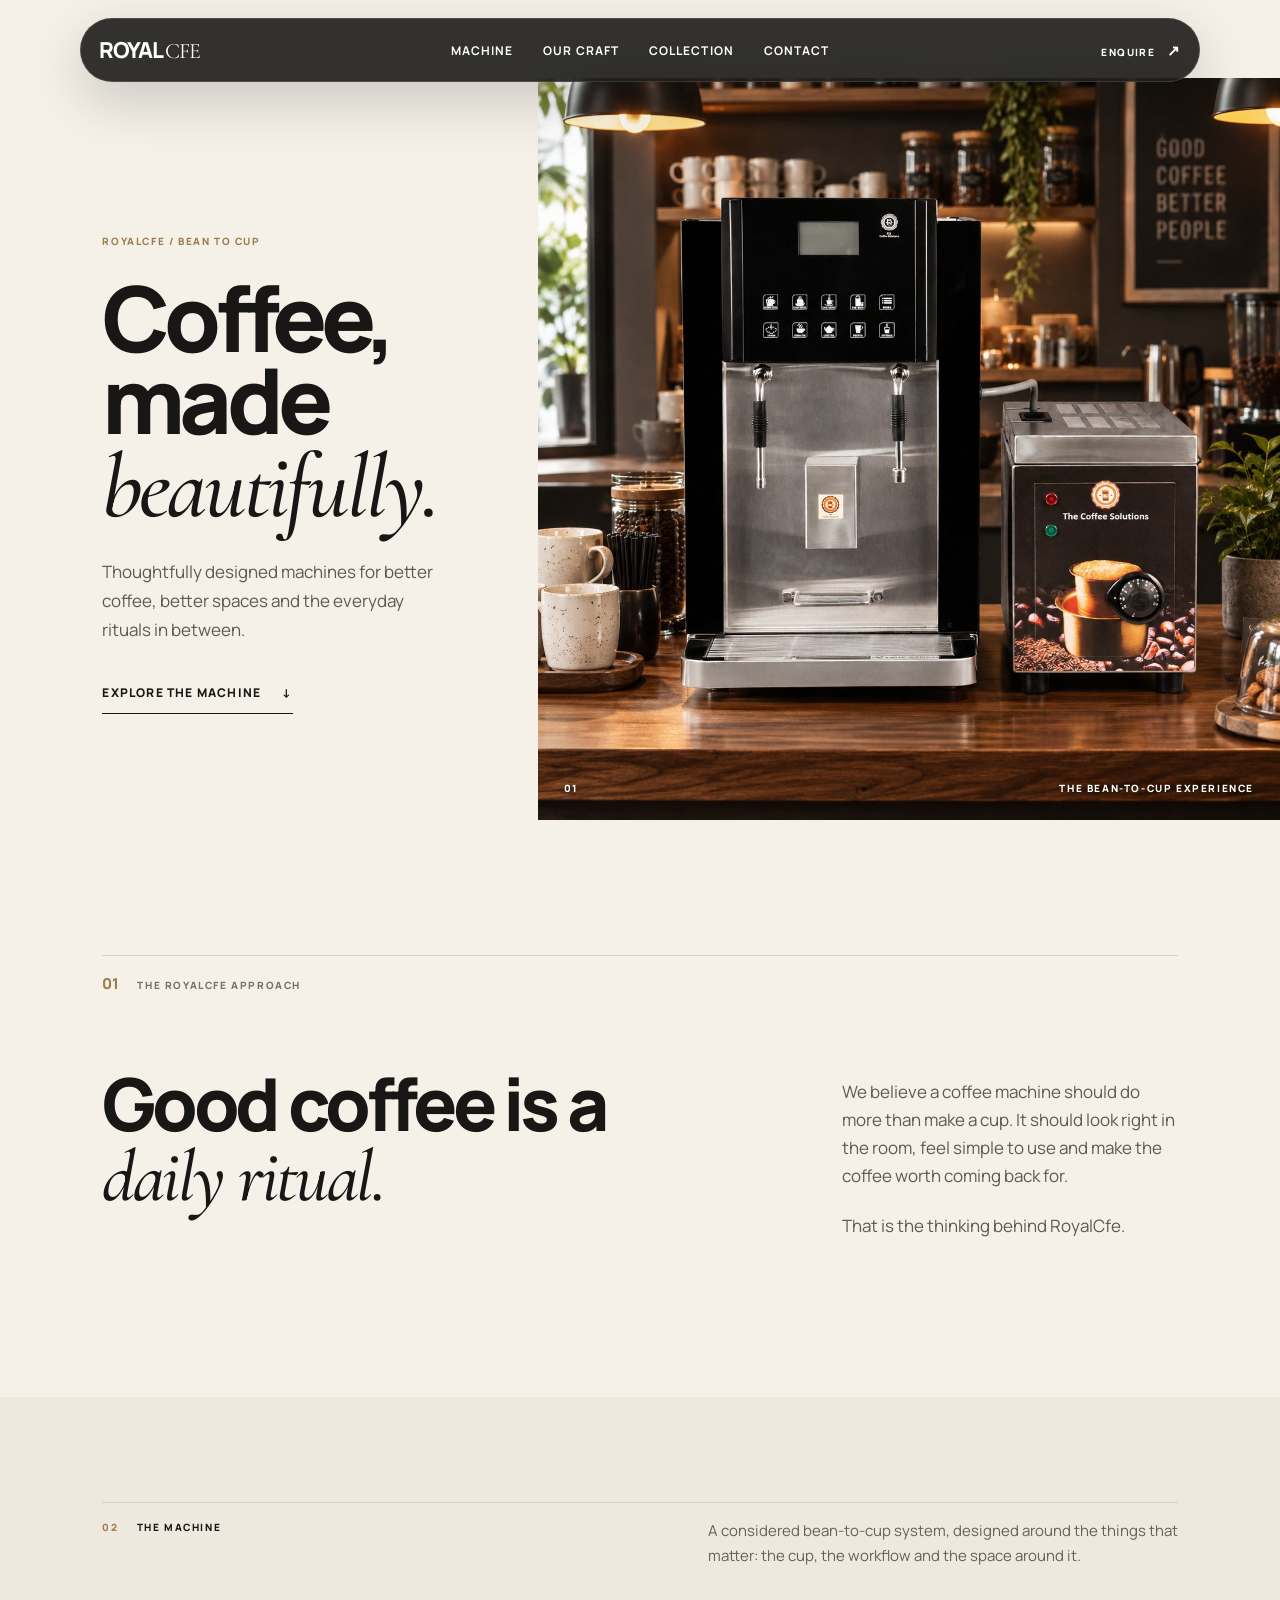
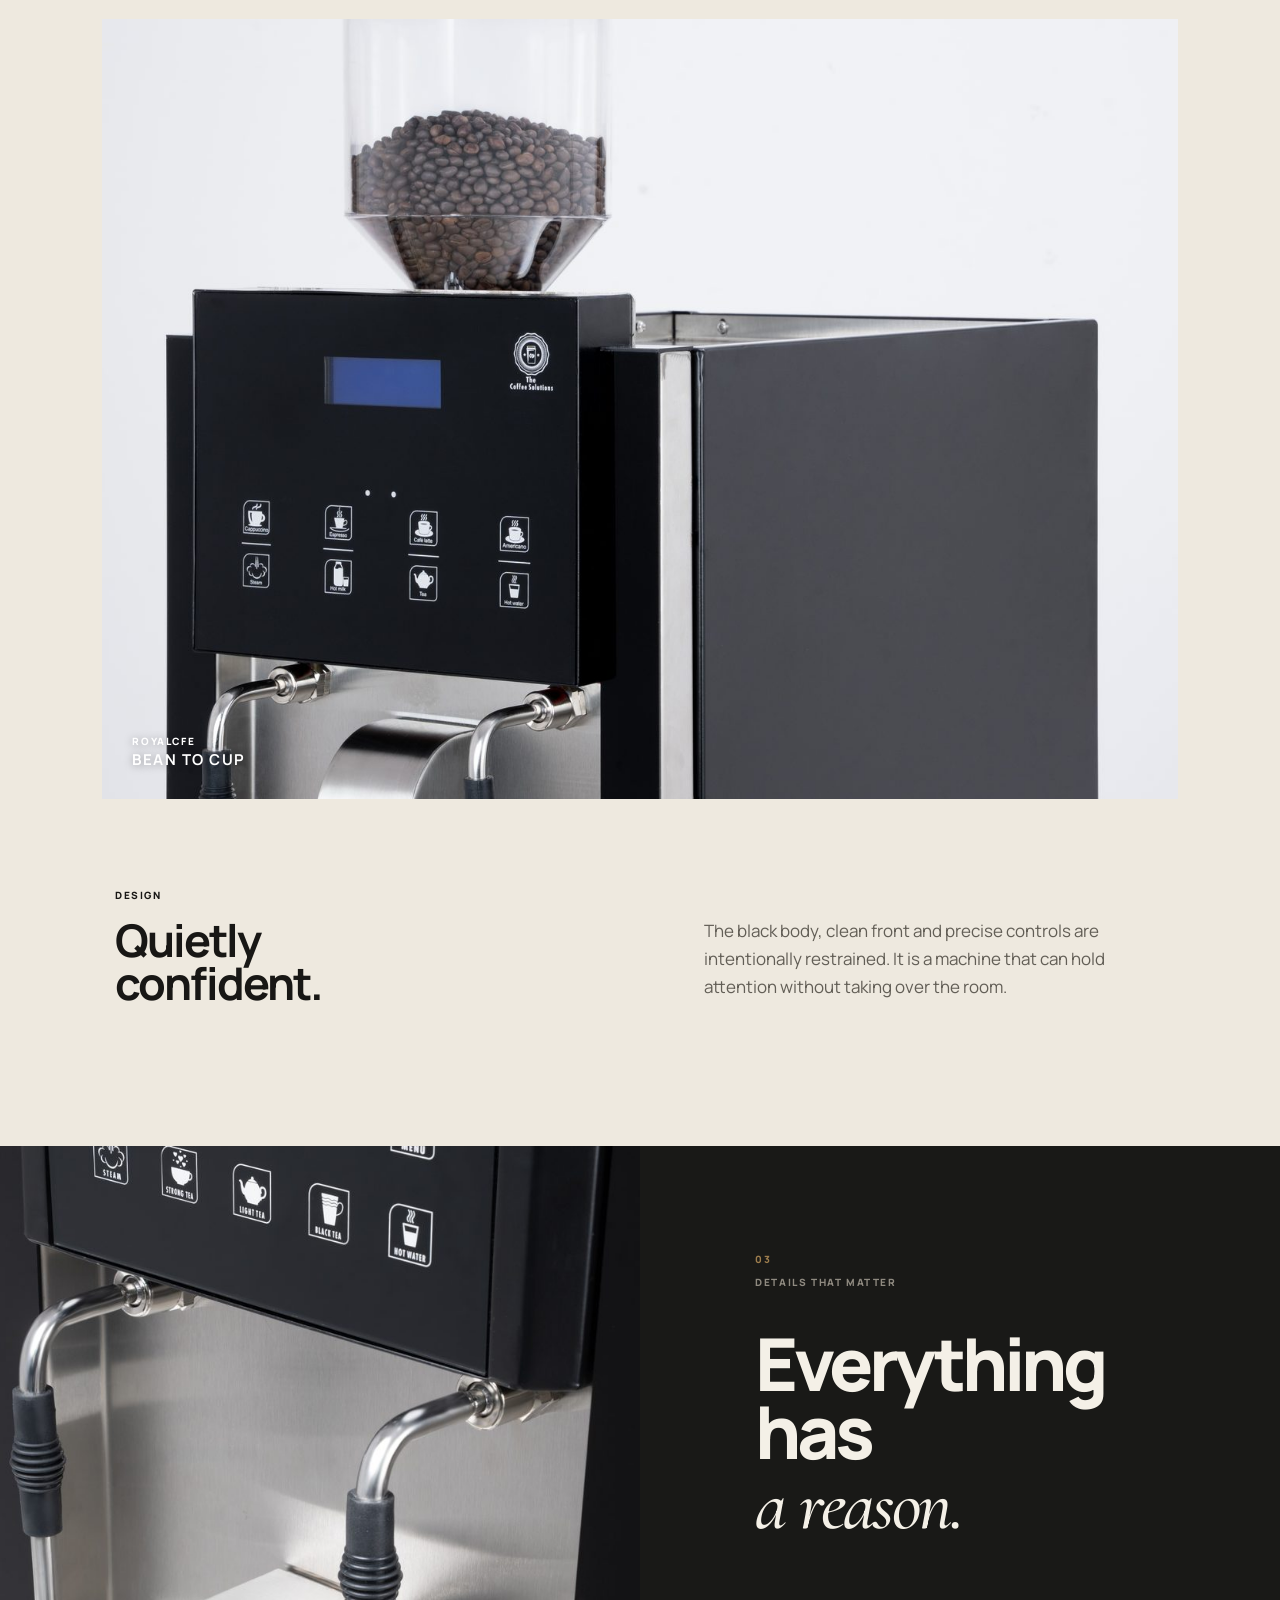
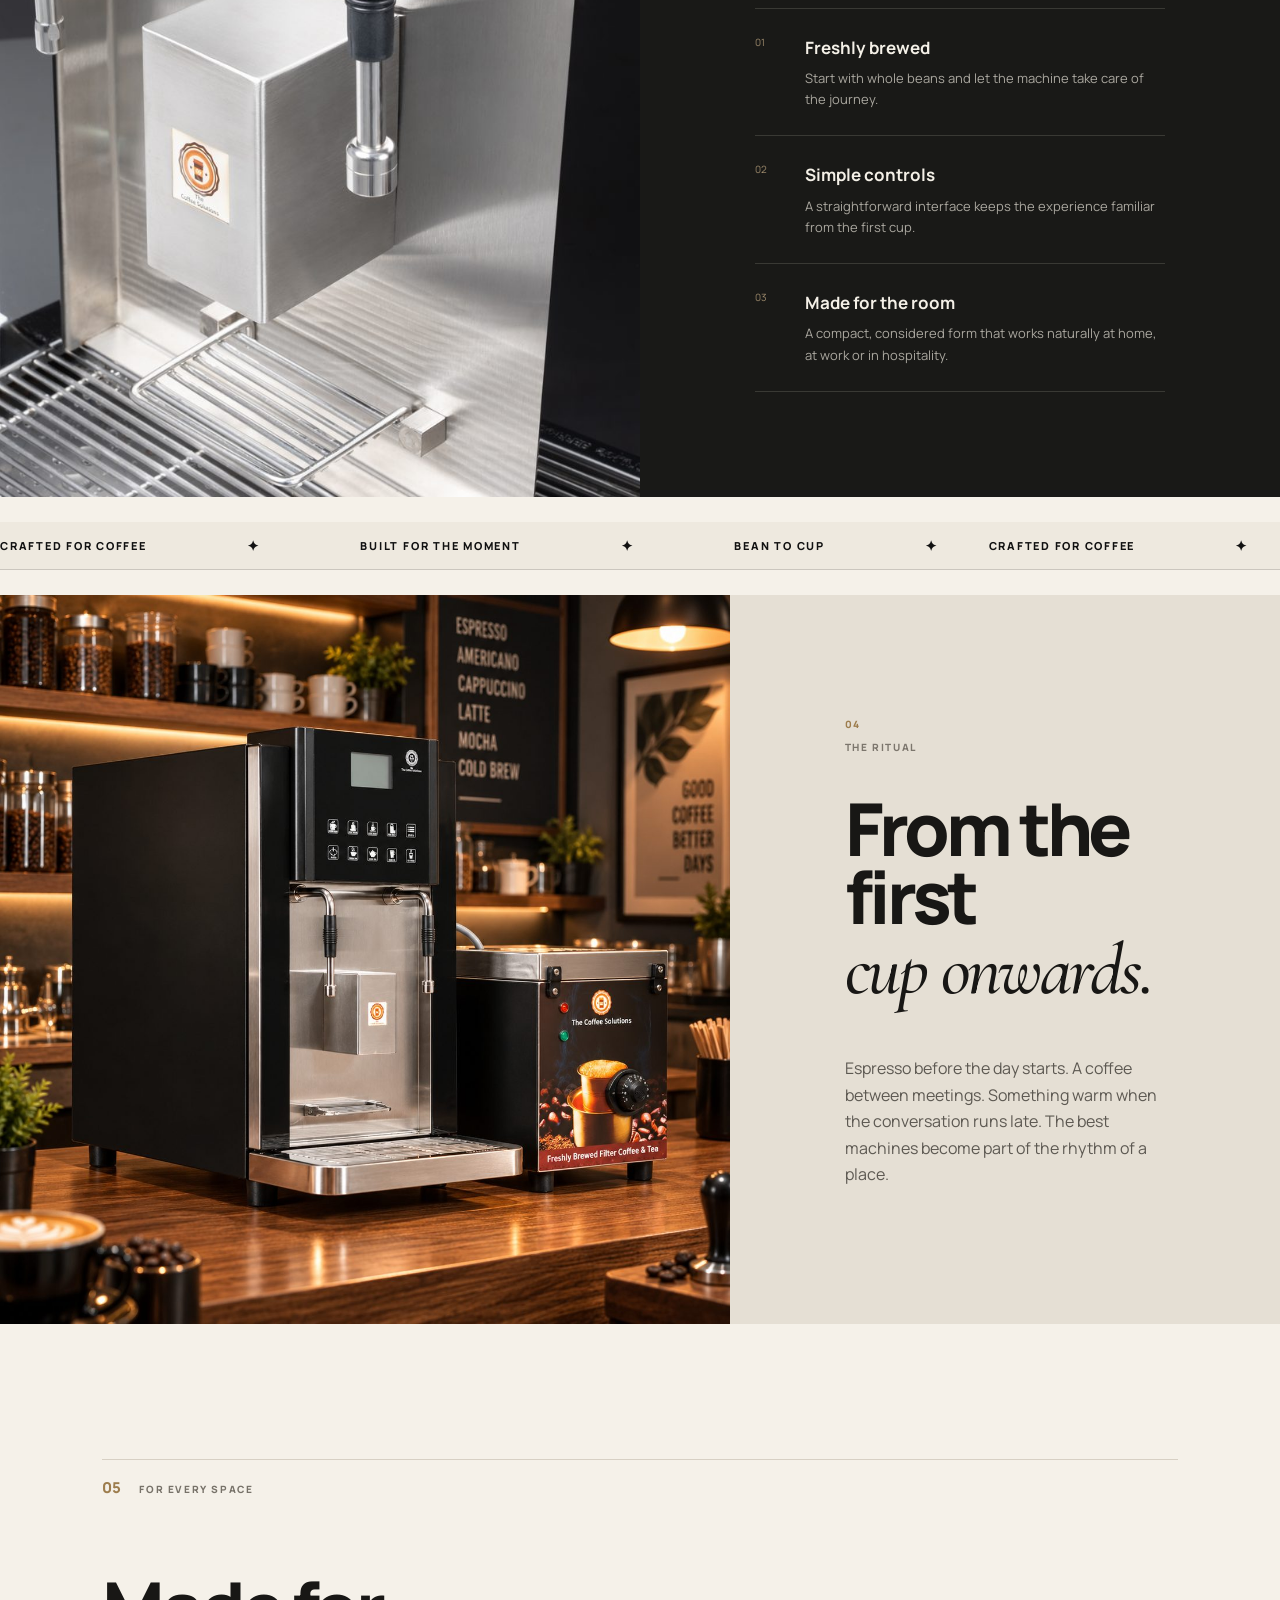
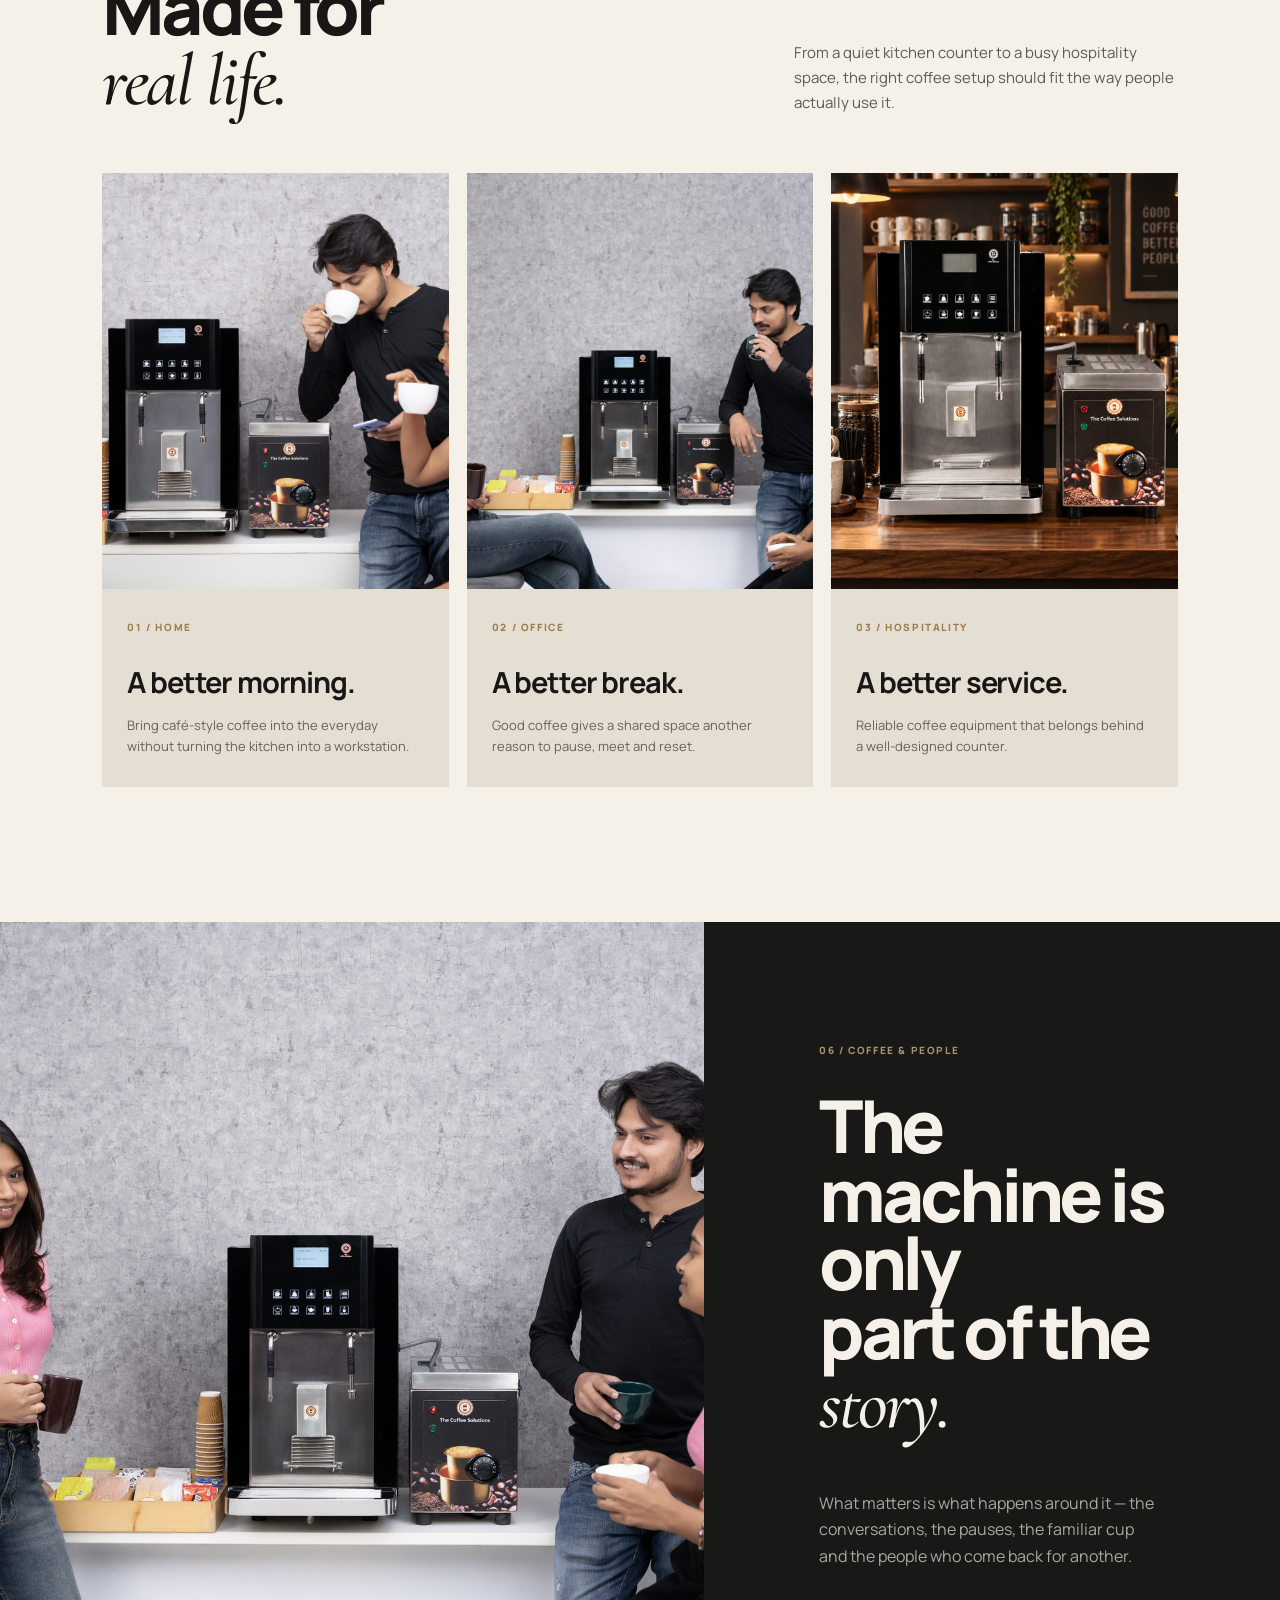
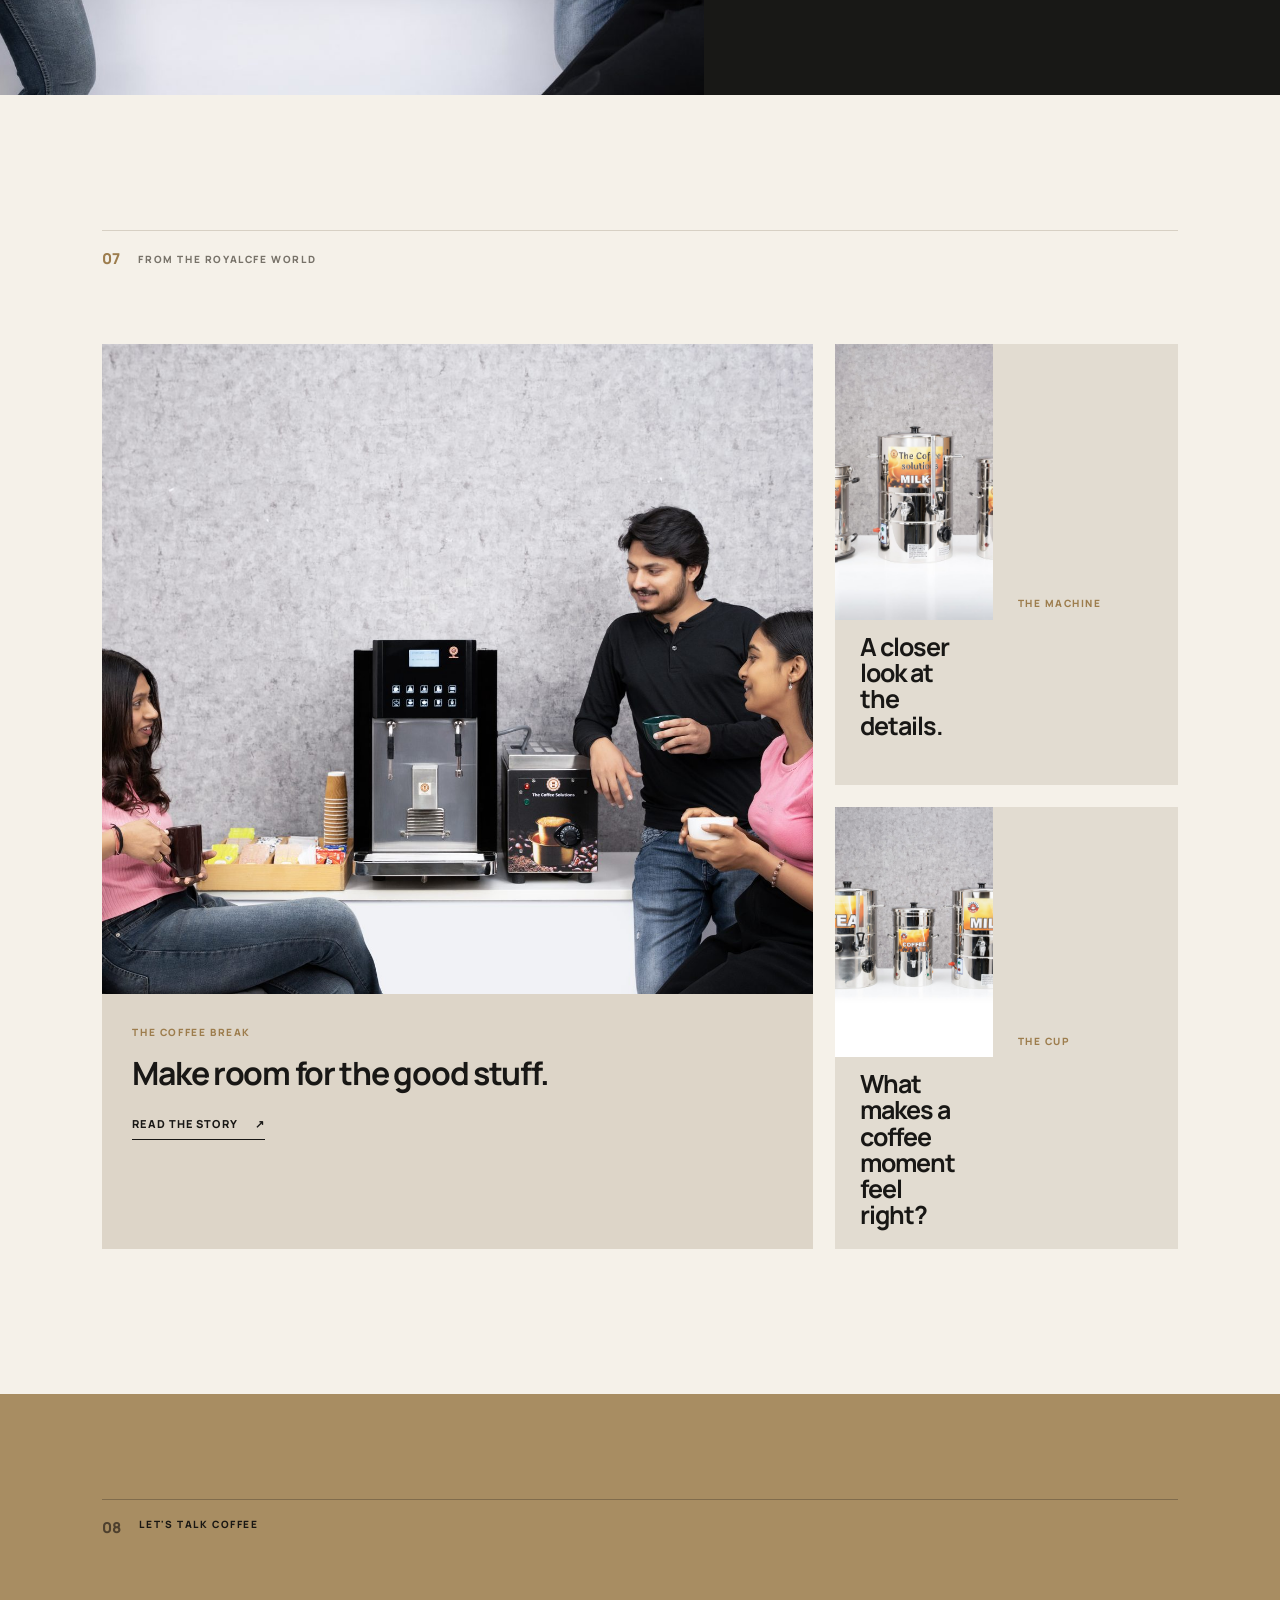
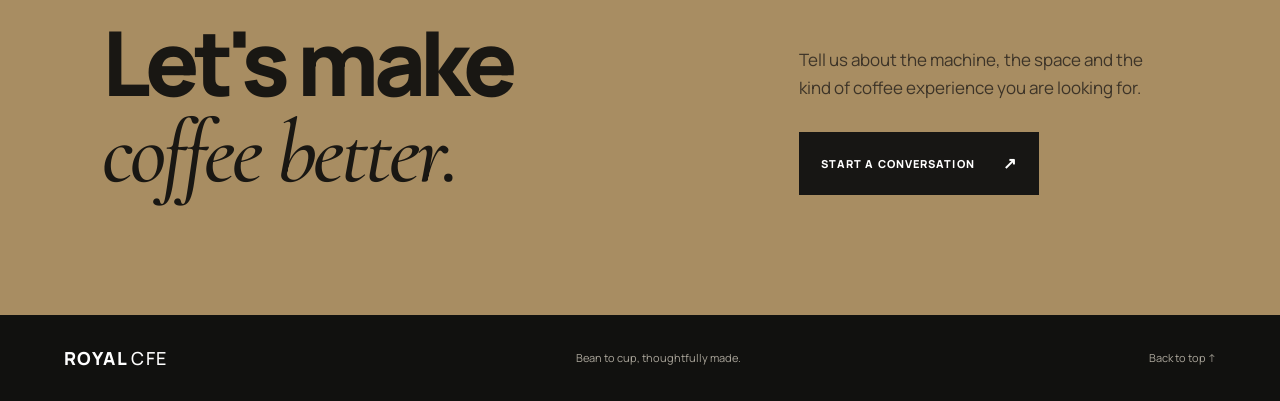
==== index.html @ 47248005 "Add files via upload" ====
<!doctype html>
<html lang="en">
<head>
  <meta charset="utf-8">
  <meta name="viewport" content="width=device-width,initial-scale=1">
  <meta name="description" content="RoyalCfe coffee machines — thoughtfully designed bean-to-cup machines for home, office and hospitality.">
  <title>RoyalCfe — Coffee, made beautifully.</title>
  <link rel="preconnect" href="https://fonts.googleapis.com">
  <link rel="preconnect" href="https://fonts.gstatic.com" crossorigin>
  <link href="https://fonts.googleapis.com/css2?family=Cormorant+Garamond:ital,wght@0,500;0,600;1,500;1,600&family=Manrope:wght@400;500;600;700;800&display=swap" rel="stylesheet">
  <link rel="stylesheet" href="styles.css">
</head>
<body>
  <div class="scroll-progress" aria-hidden="true"></div>
  <div class="cursor-dot" aria-hidden="true"></div><div class="cursor-ring" aria-hidden="true"></div>
  <header class="header" id="top" data-header>
    <a class="logo magnetic" href="#top" aria-label="RoyalCfe home">ROYAL<span>CFE</span></a>
    <nav class="desktop-nav">
      <a href="#machine">Machine</a><a href="#story">Our craft</a><a href="#gallery">Collection</a><a href="#contact">Contact</a>
    </nav>
    <a class="header-cta magnetic" href="#contact">ENQUIRE <span>↗</span></a>
    <button class="menu" aria-label="Open menu" aria-expanded="false"><i></i><i></i></button>
    <nav class="mobile-nav"><a href="#machine">Machine</a><a href="#story">Our craft</a><a href="#gallery">Collection</a><a href="#contact">Contact</a></nav>
  </header>

  <main id="top">
    <section class="hero">
      <div class="hero-copy">
        <p class="eyebrow">ROYALCFE / BEAN TO CUP</p>
        <h1>Coffee, made<br><em>beautifully.</em></h1>
        <p class="hero-text">Thoughtfully designed machines for better coffee, better spaces and the everyday rituals in between.</p>
        <a class="under-link" href="#machine">Explore the machine <span>↓</span></a>
      </div>
      <div class="hero-media">
        <video autoplay muted loop playsinline poster="assets/images/3.jpg">
          <source src="assets/videos/01-Bean-to-cup.mp4" type="video/mp4">
        </video>
        <div class="hero-note"><span>01</span><span>THE BEAN-TO-CUP EXPERIENCE</span></div>
      </div>
    </section>

    <section class="intro" id="story">
      <div class="section-top"><span>01</span><p>THE ROYALCFE APPROACH</p></div>
      <div class="intro-grid">
        <h2>Good coffee is a<br><em>daily ritual.</em></h2>
        <div class="intro-copy">
          <p>We believe a coffee machine should do more than make a cup. It should look right in the room, feel simple to use and make the coffee worth coming back for.</p>
          <p>That is the thinking behind RoyalCfe.</p>
        </div>
      </div>
    </section>

    <section class="machine" id="machine">
      <div class="machine-head">
        <div><span class="section-number">02</span><p>THE MACHINE</p></div>
        <p class="machine-head-copy">A considered bean-to-cup system, designed around the things that matter: the cup, the workflow and the space around it.</p>
      </div>
      <div class="product-stage">
        <img src="assets/images/RoyalCfe-17-9-26-00021-copy.jpg" alt="RoyalCfe coffee machine">
        <div class="product-tag">ROYALCFE<br><strong>BEAN TO CUP</strong></div>
      </div>
      <div class="machine-bottom">
        <div><p class="small-label">DESIGN</p><h3>Quietly<br>confident.</h3></div>
        <p>The black body, clean front and precise controls are intentionally restrained. It is a machine that can hold attention without taking over the room.</p>
      </div>
    </section>

    <section class="details">
      <div class="details-image"><img src="assets/images/RoyalCfe-17-9-26-00011_1-copy.jpg" alt="Close view of RoyalCfe coffee machine"></div>
      <div class="details-copy">
        <span class="section-number">03</span><p class="small-label">DETAILS THAT MATTER</p>
        <h2>Everything has<br><em>a reason.</em></h2>
        <div class="detail-list">
          <div><span>01</span><h4>Freshly brewed</h4><p>Start with whole beans and let the machine take care of the journey.</p></div>
          <div><span>02</span><h4>Simple controls</h4><p>A straightforward interface keeps the experience familiar from the first cup.</p></div>
          <div><span>03</span><h4>Made for the room</h4><p>A compact, considered form that works naturally at home, at work or in hospitality.</p></div>
        </div>
      </div>
    </section>
    <br>
    <section class="ticker" aria-label="RoyalCfe highlights">
      <div class="ticker-track">
        <div class="ticker-group" aria-hidden="true">
          <span>CRAFTED FOR COFFEE</span><b>✦</b>
          <span>BUILT FOR THE MOMENT</span><b>✦</b>
          <span>BEAN TO CUP</span><b>✦</b>
        </div>
        <div class="ticker-group" aria-hidden="true">
          <span>CRAFTED FOR COFFEE</span><b>✦</b>
          <span>BUILT FOR THE MOMENT</span><b>✦</b>
          <span>BEAN TO CUP</span><b>✦</b>
        </div>
      </div>
    </section>
    <br>

    <section class="ritual">
      <div class="ritual-media"><video autoplay muted loop playsinline poster="assets/images/1.jpg"><source src="assets/videos/02-Coffee-and-Tea.mp4" type="video/mp4"></video></div>
      <div class="ritual-copy"><span class="section-number">04</span><p class="small-label">THE RITUAL</p><h2>From the first<br><em>cup onwards.</em></h2><p>Espresso before the day starts. A coffee between meetings. Something warm when the conversation runs late. The best machines become part of the rhythm of a place.</p></div>
    </section>

    <section class="range" id="spaces">
      <div class="section-top"><span>05</span><p>FOR EVERY SPACE</p></div>
      <div class="range-head"><h2>Made for<br><em>real life.</em></h2><p>From a quiet kitchen counter to a busy hospitality space, the right coffee setup should fit the way people actually use it.</p></div>
      <div class="range-grid">
        <article><img src="assets/images/RoyalCfe-17-9-26-00029-copy-2.jpg" alt="RoyalCfe in a hospitality setting"><div><span>01 / HOME</span><h3>A better morning.</h3><p>Bring café-style coffee into the everyday without turning the kitchen into a workstation.</p></div></article>
        <article><img src="assets/images/RoyalCfe-17-9-26-00025-copy.jpg" alt="People enjoying coffee around RoyalCfe machine"><div><span>02 / OFFICE</span><h3>A better break.</h3><p>Good coffee gives a shared space another reason to pause, meet and reset.</p></div></article>
        <article><img src="assets/images/3.jpg" alt="RoyalCfe machine in a cafe"><div><span>03 / HOSPITALITY</span><h3>A better service.</h3><p>Reliable coffee equipment that belongs behind a well-designed counter.</p></div></article>
      </div>
    </section>

    <section class="statement">
      <div class="statement-image"><img src="assets/images/RoyalCfe-17-9-26-00015_1-copy.jpg" alt="People with RoyalCfe coffee machine"></div>
      <div class="statement-copy"><p class="small-label">06 / COFFEE & PEOPLE</p><h2>The machine is only<br>part of the <em>story.</em></h2><p>What matters is what happens around it — the conversations, the pauses, the familiar cup and the people who come back for another.</p></div>
    </section>

    <section class="journal" id="journal">
      <div class="section-top"><span>07</span><p>FROM THE ROYALCFE WORLD</p></div>
      <div class="journal-grid">
        <article class="journal-main"><img src="assets/images/RoyalCfe-17-9-26-00027-copy-2.jpg" alt="People enjoying coffee"><div><span>THE COFFEE BREAK</span><h3>Make room for the good stuff.</h3><a href="#contact">Read the story <b>↗</b></a></div></article>
        <div class="journal-side"><article><img src="assets/images/RoyalCfe-17-9-26-00033-copy-2.jpg" alt="RoyalCfe coffee equipment"><span>THE MACHINE</span><h3>A closer look at the details.</h3></article><article><img src="assets/images/RoyalCfe-17-9-26-00037-copy-2.jpg" alt="Coffee and tea products"><span>THE CUP</span><h3>What makes a coffee moment feel right?</h3></article></div>
      </div>
    </section>

    <section class="contact" id="contact">
      <div class="contact-top"><span>08</span><p>LET'S TALK COFFEE</p></div>
      <div class="contact-grid"><h2>Let's make<br><em>coffee better.</em></h2><div><p>Tell us about the machine, the space and the kind of coffee experience you are looking for.</p><a class="contact-button" href="mailto:REPLACE_WITH_CLIENT_EMAIL">Start a conversation <span>↗</span></a></div></div>
    </section>
  </main>

  <footer><a class="logo" href="#top">ROYAL<span>CFE</span></a><p>Bean to cup, thoughtfully made.</p><a href="#top">Back to top ↑</a></footer>
  <script src="script.js"></script>
</body>
</html>
---- styles.css ----
:root {
  --cream: #f5f1e9;
  --paper: #eee9df;
  --ink: #181715;
  --muted: #777269;
  --line: #d7d0c4;
  --dark: #151514;
  --gold: #9d7d4d;
  --white: #fff;
}

* {
  box-sizing: border-box;
}

html {
  scroll-behavior: smooth;
}

body {
  margin: 0;
  background: var(--cream);
  color: var(--ink);
  font-family: Manrope, Arial, sans-serif;
  font-size: 15px;
  line-height: 1.65;
}

img,
video {
  display: block;
  width: 100%;
}

a {
  color: inherit;
}

.header {
  position: fixed;
  z-index: 100;
  top: 0;
  left: 0;
  width: 100%;
  background: rgba(245, 241, 233, .96);
  border-bottom: 1px solid var(--line);
  backdrop-filter: blur(10px);
}

.header-inner {
  height: 78px;
  max-width: 1440px;
  margin: auto;
  padding: 0 42px;
  display: flex;
  align-items: center;
  gap: 48px;
}

.logo {
  font-size: 18px;
  font-weight: 800;
  letter-spacing: .08em;
  text-decoration: none;
  line-height: 1;
}

.logo span {
  font-weight: 500;
  margin-left: 3px;
}

.desktop-nav {
  display: flex;
  gap: 31px;
  margin-left: auto;
}

.desktop-nav a,
.header-link {
  font-size: 12px;
  text-decoration: none;
}

.desktop-nav a {
  color: #514e48;
}

.desktop-nav a:hover {
  color: var(--ink);
}

.header-link {
  border-left: 1px solid var(--line);
  padding-left: 28px;
  font-weight: 700;
}

.header-link span {
  margin-left: 8px;
}

.menu,
.mobile-menu {
  display: none;
}

.hero {
  padding-top: 78px;
  min-height: 820px;
  display: grid;
  grid-template-columns: 42% 58%;
  background: var(--cream);
}

.hero-copy {
  padding: clamp(80px, 10vw, 155px) 8vw 80px 8vw;
  display: flex;
  flex-direction: column;
  justify-content: center;
}

.eyebrow,
.small-label,
.section-top p,
.section-number,
.hero-note,
.product-tag,
.machine-head>div p,
.range article>div span,
.journal article>div>span {
  font-size: 10px;
  letter-spacing: .16em;
  text-transform: uppercase;
  font-weight: 800;
}

.eyebrow {
  color: var(--gold);
  margin: 0 0 28px;
}

.hero h1 {
  font-size: clamp(62px, 7.1vw, 116px);
  line-height: .9;
  letter-spacing: -.065em;
  margin: 0 0 30px;
  font-weight: 800;
}

.hero h1 em,
h2 em {
  font-family: "Cormorant Garamond", Georgia, serif;
  font-weight: 500;
  letter-spacing: -.035em;
}

.hero-text {
  max-width: 460px;
  color: #5d5951;
  font-size: 17px;
  line-height: 1.7;
  margin: 0 0 38px;
}

.under-link {
  font-size: 12px;
  font-weight: 800;
  text-transform: uppercase;
  letter-spacing: .1em;
  text-decoration: none;
  border-bottom: 1px solid var(--ink);
  padding-bottom: 10px;
  width: max-content;
}

.under-link span {
  margin-left: 18px;
}

.hero-media {
  position: relative;
  min-height: 742px;
  overflow: hidden;
  background: #ddd7cd;
}

.hero-media video {
  height: 100%;
  object-fit: cover;
  object-position: center;
}

.hero-note {
  position: absolute;
  bottom: 24px;
  left: 26px;
  right: 26px;
  display: flex;
  justify-content: space-between;
  color: #fff;
  text-shadow: 0 1px 8px #000;
}

.intro,
.range,
.journal {
  max-width: 1440px;
  margin: auto;
  padding: 135px 8vw;
}

.section-top {
  display: flex;
  align-items: center;
  gap: 18px;
  border-top: 1px solid var(--line);
  padding-top: 16px;
  margin-bottom: 72px;
}

.section-top span,
.section-number {
  color: var(--gold);
  font-weight: 800;
}

.section-top p {
  margin: 0;
  color: var(--muted);
}

.intro-grid {
  display: grid;
  grid-template-columns: 1.3fr .7fr;
  gap: 9vw;
}

.intro h2,
.machine h2,
.details h2,
.ritual h2,
.range h2,
.statement h2,
.journal h2,
.contact h2 {
  font-size: clamp(48px, 5.7vw, 88px);
  line-height: .94;
  letter-spacing: -.06em;
  margin: 0;
  font-weight: 800;
}

.intro-copy {
  max-width: 500px;
  padding-top: 9px;
}

.intro-copy p {
  font-size: 17px;
  color: #5e5a53;
  margin: 0 0 22px;
}

.machine {
  background: var(--paper);
  padding: 105px 8vw 125px;
}

.machine-head {
  max-width: 1440px;
  margin: auto;
  display: flex;
  justify-content: space-between;
  gap: 80px;
  border-top: 1px solid var(--line);
  padding-top: 16px;
  margin-bottom: 50px;
}

.machine-head>div {
  display: flex;
  gap: 18px;
}

.machine-head>div p {
  margin: 0;
}

.machine-head-copy {
  max-width: 470px;
  color: #666158;
  margin: 0;
}

.product-stage {
  max-width: 1440px;
  margin: auto;
  height: min(65vw, 780px);
  position: relative;
  overflow: hidden;
  background: #ddd8cf;
}

.product-stage img {
  height: 100%;
  object-fit: cover;
  object-position: center;
}

.product-tag {
  position: absolute;
  left: 30px;
  bottom: 27px;
  color: #fff;
  line-height: 1.5;
  text-shadow: 0 1px 8px rgba(0, 0, 0, .35);
}

.product-tag strong {
  font-size: 15px;
  letter-spacing: .1em;
}

.machine-bottom {
  max-width: 1050px;
  margin: 78px auto 0;
  display: grid;
  grid-template-columns: 1fr 1fr;
  gap: 10vw;
}

.machine-bottom h3 {
  font-size: 45px;
  line-height: .95;
  letter-spacing: -.045em;
  margin: 16px 0;
}

.machine-bottom>p {
  color: #625e56;
  font-size: 17px;
  margin: 40px 0 0;
  max-width: 480px;
}

.details {
  display: grid;
  grid-template-columns: 50% 50%;
  background: #191917;
  color: #f4f0e7;
}

.details-image {
  min-height: 760px;
}

.details-image img {
  height: 100%;
  object-fit: cover;
}

.details-copy {
  padding: 105px 9vw;
}

.details-copy .section-number {
  display: block;
  margin-bottom: 7px;
}

.details-copy .small-label {
  color: #8f8a80;
  margin: 0 0 38px;
}

.details h2 {
  margin-bottom: 68px;
}

.detail-list {
  border-top: 1px solid #393934;
}

.detail-list>div {
  display: grid;
  grid-template-columns: 35px 1fr;
  column-gap: 15px;
  border-bottom: 1px solid #393934;
  padding: 25px 0;
}

.detail-list span {
  font-size: 10px;
  color: #9d8a6c;
}

.detail-list h4 {
  font-size: 17px;
  margin: 0 0 6px;
}

.detail-list p {
  grid-column: 2;
  color: #aaa79f;
  margin: 0;
  max-width: 430px;
  font-size: 13px;
}

.ritual {
  display: grid;
  grid-template-columns: 57% 43%;
  min-height: 720px;
  background: #e5dfd4;
}

.ritual-media {
  min-height: 600px;
}

.ritual-media video {
  height: 100%;
  object-fit: cover;
}

.ritual-copy {
  padding: 100px 9vw;
  display: flex;
  flex-direction: column;
  justify-content: center;
}

.ritual-copy .section-number {
  margin-bottom: 7px;
}

.ritual-copy .small-label {
  color: #7c766d;
  margin: 0 0 38px;
}

.ritual-copy h2 {
  margin-bottom: 35px;
}

.ritual-copy>p:last-child {
  max-width: 450px;
  color: #5d5952;
  font-size: 16px;
}

.range-head {
  display: grid;
  grid-template-columns: 1.2fr .8fr;
  gap: 9vw;
  align-items: end;
  margin-bottom: 58px;
}

.range-head>p {
  max-width: 450px;
  color: #5e5a53;
  margin: 0;
}

.range-grid {
  display: grid;
  grid-template-columns: repeat(3, 1fr);
  gap: 18px;
}

.range article {
  background: #e4ded3;
}

.range article img {
  aspect-ratio: 4/4.8;
  object-fit: cover;
}

.range article>div {
  padding: 25px 25px 30px;
}

.range article>div span {
  color: var(--gold);
}

.range article h3 {
  font-size: 29px;
  letter-spacing: -.04em;
  margin: 20px 0 8px;
}

.range article p {
  color: #676158;
  margin: 0;
  font-size: 13px;
}

.statement {
  display: grid;
  grid-template-columns: 55% 45%;
  background: #181816;
  color: #f5f1e9;
}

.statement-image {
  min-height: 730px;
}

.statement-image img {
  height: 100%;
  object-fit: cover;
}

.statement-copy {
  padding: 110px 9vw;
  display: flex;
  flex-direction: column;
  justify-content: center;
}

.statement-copy .small-label {
  color: #a89270;
}

.statement-copy h2 {
  margin: 22px 0 35px;
}

.statement-copy>p:last-child {
  max-width: 450px;
  color: #aaa79f;
  font-size: 16px;
}

.journal {
  padding-bottom: 145px;
}

.journal-grid {
  display: grid;
  grid-template-columns: 1.35fr .65fr;
  gap: 22px;
}

.journal-main {
  position: relative;
  background: #ddd5c8;
}

.journal-main img {
  height: 650px;
  object-fit: cover;
}

.journal-main>div {
  padding: 25px 30px 35px;
}

.journal-main span,
.journal-side span {
  font-size: 10px;
  letter-spacing: .15em;
  font-weight: 800;
  color: var(--gold);
}

.journal h3 {
  font-size: 32px;
  line-height: 1.05;
  letter-spacing: -.04em;
  margin: 14px 0 20px;
}

.journal-main a {
  font-size: 11px;
  text-transform: uppercase;
  letter-spacing: .1em;
  font-weight: 800;
  text-decoration: none;
  border-bottom: 1px solid var(--ink);
  padding-bottom: 8px;
}

.journal-main b {
  margin-left: 14px;
}

.journal-side {
  display: grid;
  grid-template-rows: 1fr 1fr;
  gap: 22px;
}

.journal-side article {
  display: grid;
  grid-template-columns: 46% 54%;
  background: #e2dcd1;
}

.journal-side img {
  height: 100%;
  min-height: 250px;
  object-fit: cover;
}

.journal-side article>span,
.journal-side article>h3 {
  margin-left: 25px;
  margin-right: 20px;
}

.journal-side article>span {
  align-self: end;
  margin-bottom: 8px;
}

.journal-side h3 {
  align-self: start;
  font-size: 25px;
}

.contact {
  background: #a88d62;
  color: #191713;
  padding: 105px 8vw 120px;
}

.contact-top {
  max-width: 1440px;
  margin: auto;
  border-top: 1px solid rgba(25, 23, 19, .28);
  padding-top: 16px;
  display: flex;
  gap: 18px;
}

.contact-top span {
  color: #4e402e;
  font-weight: 800;
}

.contact-top p {
  font-size: 10px;
  letter-spacing: .16em;
  font-weight: 800;
  margin: 0;
}

.contact-grid {
  max-width: 1100px;
  margin: 80px auto 0;
  display: grid;
  grid-template-columns: 1.2fr .8fr;
  gap: 10vw;
  align-items: end;
}

.contact h2 {
  font-size: clamp(58px, 7vw, 105px);
}

.contact-grid>div p {
  font-size: 17px;
  color: #3d3428;
  max-width: 410px;
  margin: 0 0 30px;
}

.contact-button {
  display: inline-flex;
  gap: 28px;
  align-items: center;
  background: #171614;
  color: #fff;
  text-decoration: none;
  padding: 18px 22px;
  text-transform: uppercase;
  letter-spacing: .1em;
  font-size: 11px;
  font-weight: 800;
}

.contact-button span {
  font-size: 16px;
}

footer {
  background: #11110f;
  color: #aaa59a;
  padding: 34px 5vw;
  display: flex;
  align-items: center;
  justify-content: space-between;
  font-size: 11px;
}

footer .logo {
  color: #fff;
}

footer a {
  text-decoration: none;
}

footer p {
  margin: 0;
}

.reveal {
  opacity: 0;
  transform: translateY(24px);
  transition: opacity .7s ease, transform .7s cubic-bezier(.2, .7, .2, 1);
}

.reveal.is-visible {
  opacity: 1;
  transform: none;
}

@media(max-width: 900px) {
  .header-inner {
    padding: 0 24px;
  }
  .desktop-nav,
  .header-link {
    display: none;
  }
  .menu {
    display: flex;
    margin-left: auto;
    background: none;
    border: 0;
    width: 34px;
    height: 34px;
    flex-direction: column;
    justify-content: center;
    gap: 6px;
    padding: 0;
  }
  .menu i {
    display: block;
    height: 1px;
    width: 24px;
    background: var(--ink);
  }
  .mobile-menu {
    display: none;
    padding: 25px 24px 30px;
    border-top: 1px solid var(--line);
    background: var(--cream);
  }
  .mobile-menu.open {
    display: grid;
    gap: 18px;
  }
  .mobile-menu a {
    text-decoration: none;
    font-size: 16px;
  }
  .hero {
    grid-template-columns: 1fr;
    padding-top: 78px;
  }
  .hero-copy {
    padding: 80px 8vw 55px;
  }
  .hero-media {
    min-height: 610px;
  }
  .intro,
  .range,
  .journal {
    padding: 100px 7vw;
  }
  .intro-grid,
  .range-head,
  .contact-grid {
    grid-template-columns: 1fr;
    gap: 35px;
  }
  .machine {
    padding: 85px 7vw 100px;
  }
  .machine-head,
  .machine-bottom {
    grid-template-columns: 1fr;
    display: grid;
    gap: 30px;
  }
  .product-stage {
    height: 600px;
  }
  .machine-bottom>p {
    margin-top: 0;
  }
  .details,
  .ritual,
  .statement {
    grid-template-columns: 1fr;
  }
  .details-image,
  .statement-image {
    min-height: 560px;
  }
  .details-copy,
  .ritual-copy,
  .statement-copy {
    padding: 80px 8vw;
  }
  .ritual-media {
    min-height: 500px;
  }
  .range-grid {
    grid-template-columns: 1fr;
  }
  .range article img {
    aspect-ratio: 1.25;
  }
  .journal-grid {
    grid-template-columns: 1fr;
  }
  .journal-side {
    grid-template-rows: auto;
  }
  .journal-side article {
    min-height: 260px;
  }
  .contact {
    padding: 90px 7vw 105px;
  }
}

@media(max-width: 600px) {
  body {
    font-size: 14px;
  }
  .header-inner {
    height: 68px;
  }
  .hero {
    padding-top: 68px;
  }
  .hero-copy {
    padding: 70px 7vw 45px;
  }
  .hero h1 {
    font-size: 58px;
  }
  .hero-text {
    font-size: 15px;
  }
  .hero-media {
    min-height: 500px;
  }
  .hero-note {
    left: 18px;
    right: 18px;
    bottom: 18px;
    font-size: 8px;
  }
  .intro,
  .range,
  .journal {
    padding: 80px 7vw;
  }
  .section-top {
    margin-bottom: 48px;
  }
  .intro h2,
  .machine h2,
  .details h2,
  .ritual h2,
  .range h2,
  .statement h2,
  .journal h2 {
    font-size: 50px;
  }
  .machine {
    padding: 75px 7vw 85px;
  }
  .machine-head {
    gap: 25px;
    margin-bottom: 35px;
  }
  .product-stage {
    height: 470px;
  }
  .machine-bottom {
    margin-top: 55px;
  }
  .machine-bottom h3 {
    font-size: 38px;
  }
  .details-image,
  .statement-image {
    min-height: 430px;
  }
  .details-copy,
  .ritual-copy,
  .statement-copy {
    padding: 70px 7vw;
  }
  .details h2 {
    margin-bottom: 45px;
  }
  .ritual-media {
    min-height: 390px;
  }
  .range-head {
    margin-bottom: 40px;
  }
  .range article h3 {
    font-size: 26px;
  }
  .statement-copy h2 {
    font-size: 48px;
  }
  .journal-main img {
    height: 430px;
  }
  .journal-main>div {
    padding: 22px;
  }
  .journal h3 {
    font-size: 27px;
  }
  .journal-side article {
    grid-template-columns: 42% 58%;
    min-height: 210px;
  }
  .journal-side img {
    min-height: 210px;
  }
  .journal-side article>span,
  .journal-side article>h3 {
    margin-left: 18px;
    margin-right: 14px;
  }
  .journal-side h3 {
    font-size: 20px;
  }
  .contact {
    padding: 75px 7vw 85px;
  }
  .contact-grid {
    margin-top: 55px;
  }
  .contact h2 {
    font-size: 57px;
  }
  footer {
    padding: 28px 7vw;
    gap: 15px;
    flex-wrap: wrap;
  }
  footer p {
    display: none;
  }
}

@media(prefers-reduced-motion: reduce) {
  html {
    scroll-behavior: auto;
  }
  .reveal {
    opacity: 1;
    transform: none;
    transition: none;
  }
}

/* V5-preserving enhancement layer: navbar + cursor + scroll only */
:root {
  --display: Manrope, Arial, sans-serif;
  --serif: "Cormorant Garamond", Georgia, serif;
  --ease: cubic-bezier(.16, 1, .3, 1);
}

.scroll-progress {
  position: fixed;
  left: 0;
  top: 0;
  width: 0;
  height: 3px;
  background: var(--gold);
  z-index: 1001;
  transition: width .08s linear;
}

.cursor-dot,
.cursor-ring {
  position: fixed;
  pointer-events: none;
  z-index: 10000;
  transform: translate(-50%, -50%);
  opacity: 0;
}

.cursor-dot {
  width: 5px;
  height: 5px;
  background: #fff;
  border-radius: 50%;
  mix-blend-mode: difference;
}

.cursor-ring {
  width: 34px;
  height: 34px;
  border: 1px solid rgba(255, 255, 255, .75);
  border-radius: 50%;
  transition: width .3s var(--ease), height .3s var(--ease), background .3s var(--ease);
}

.cursor-ring.active {
  width: 58px;
  height: 58px;
  background: rgba(255, 255, 255, .06);
}

.header {
  height: 64px;
  padding: 0 18px;
  position: fixed;
  left: 50%;
  top: 18px;
  transform: translateX(-50%);
  width: min(1120px, calc(100% - 32px));
  z-index: 1000;
  display: grid;
  grid-template-columns: 1fr auto 1fr;
  align-items: center;
  color: #fff;
  background: rgba(12, 12, 11, .84);
  border: 1px solid rgba(255, 255, 255, .12);
  border-radius: 999px;
  box-shadow: 0 18px 55px rgba(0, 0, 0, .18);
  backdrop-filter: blur(18px) saturate(1.2);
  -webkit-backdrop-filter: blur(18px) saturate(1.2);
  transition: top .45s var(--ease), width .45s var(--ease), background .45s var(--ease), box-shadow .45s var(--ease);
}

.header.scrolled {
  top: 12px;
  background: rgba(12, 12, 11, .94);
  box-shadow: 0 14px 45px rgba(0, 0, 0, .24);
}

.header .logo {
  font: 900 22px/1 var(--display);
  letter-spacing: -.06em;
  color: #fff;
  text-decoration: none;
}

.header .logo span {
  font-family: var(--serif);
  font-weight: 400;
  margin-left: 3px;
}

.header .desktop-nav {
  display: flex;
  gap: 30px;
  font: 700 9px var(--display);
  letter-spacing: .12em;
  text-transform: uppercase;
  margin: 0;
}

.header .desktop-nav a,
.header .header-cta {
  transition: opacity .25s;
  text-decoration: none;
  color: #fff;
}

.header .desktop-nav a:hover {
  opacity: .55;
}

.header .header-cta {
  justify-self: end;
  font: 800 10px var(--display);
  letter-spacing: .14em;
}

.header .header-cta span {
  font-size: 15px;
  margin-left: 8px;
}

.header .menu {
  display: none;
  background: none;
  border: 0;
  color: #fff;
}

.header .mobile-nav {
  display: none;
}

@media(max-width: 950px) {
  .header {
    grid-template-columns: 1fr auto;
  }
  .header .desktop-nav,
  .header .header-cta {
    display: none;
  }
  .header .menu {
    display: block;
    justify-self: end;
    width: 40px;
    height: 40px;
    position: relative;
    z-index: 101;
  }
  .header .menu i {
    display: block;
    width: 24px;
    height: 1px;
    background: #fff;
    margin: 6px 0;
    transition: .3s;
  }
  .header .mobile-nav {
    position: absolute;
    display: flex;
    visibility: hidden;
    opacity: 0;
    transform: translateY(-15px);
    left: 0;
    right: 0;
    top: 82px;
    padding: 30px 7vw 35px;
    background: rgba(18, 18, 16, .96);
    backdrop-filter: blur(18px);
    -webkit-backdrop-filter: blur(18px);
    flex-direction: column;
    gap: 22px;
    font: 800 12px var(--display);
    letter-spacing: .14em;
    text-transform: uppercase;
    transition: .35s var(--ease);
    border: 1px solid rgba(255, 255, 255, .08);
    border-radius: 28px;
  }
  .header .mobile-nav.open {
    visibility: visible;
    opacity: 1;
    transform: none;
  }
  .header .mobile-nav a {
    color: #fff;
    text-decoration: none;
  }
}

@media(max-width: 650px) {
  .header {
    height: 60px;
    top: 12px;
    width: calc(100% - 24px);
    padding: 0 15px;
  }
  .header.scrolled {
    top: 8px;
  }
  .header .mobile-nav {
    top: 70px;
  }
  .cursor-dot,
  .cursor-ring {
    display: none;
  }
  body {
    cursor: auto;
  }
}

@media(prefers-reduced-motion: reduce) {
  html {
    scroll-behavior: auto;
  }
  .cursor-dot,
  .cursor-ring {
    display: none;
  }

  .ticker-track {
    animation: none;
  }
}


.ticker {
  background: var(--warm, var(--paper));
  color: #111;
  overflow: hidden;
  border-bottom: 1px solid rgba(0, 0, 0, .15);
}

.ticker-track {
  width: max-content;
  display: flex;
  align-items: center;
  flex-wrap: nowrap;
  gap: 0;
  will-change: transform;
  animation: ticker 18s linear infinite;
}

.ticker-group {
  flex: 0 0 auto;
  display: flex;
  align-items: center;
  gap: 100px;
  padding: 14px 50px 14px 0;
  white-space: nowrap;
  font: 900 11px var(--display);
  letter-spacing: .16em;
}

.ticker b {
  flex: 0 0 auto;
  font-size: 14px;
}

@keyframes ticker {
  from {
    transform: translate3d(0, 0, 0);
  }
  to {
    transform: translate3d(-50%, 0, 0);
  }
}

@media (max-width: 650px) {
  .ticker-group {
    gap: 55px;
    padding-right: 28px;
    font-size: 10px;
  }

  .ticker-track {
    animation-duration: 14s;
  }
}
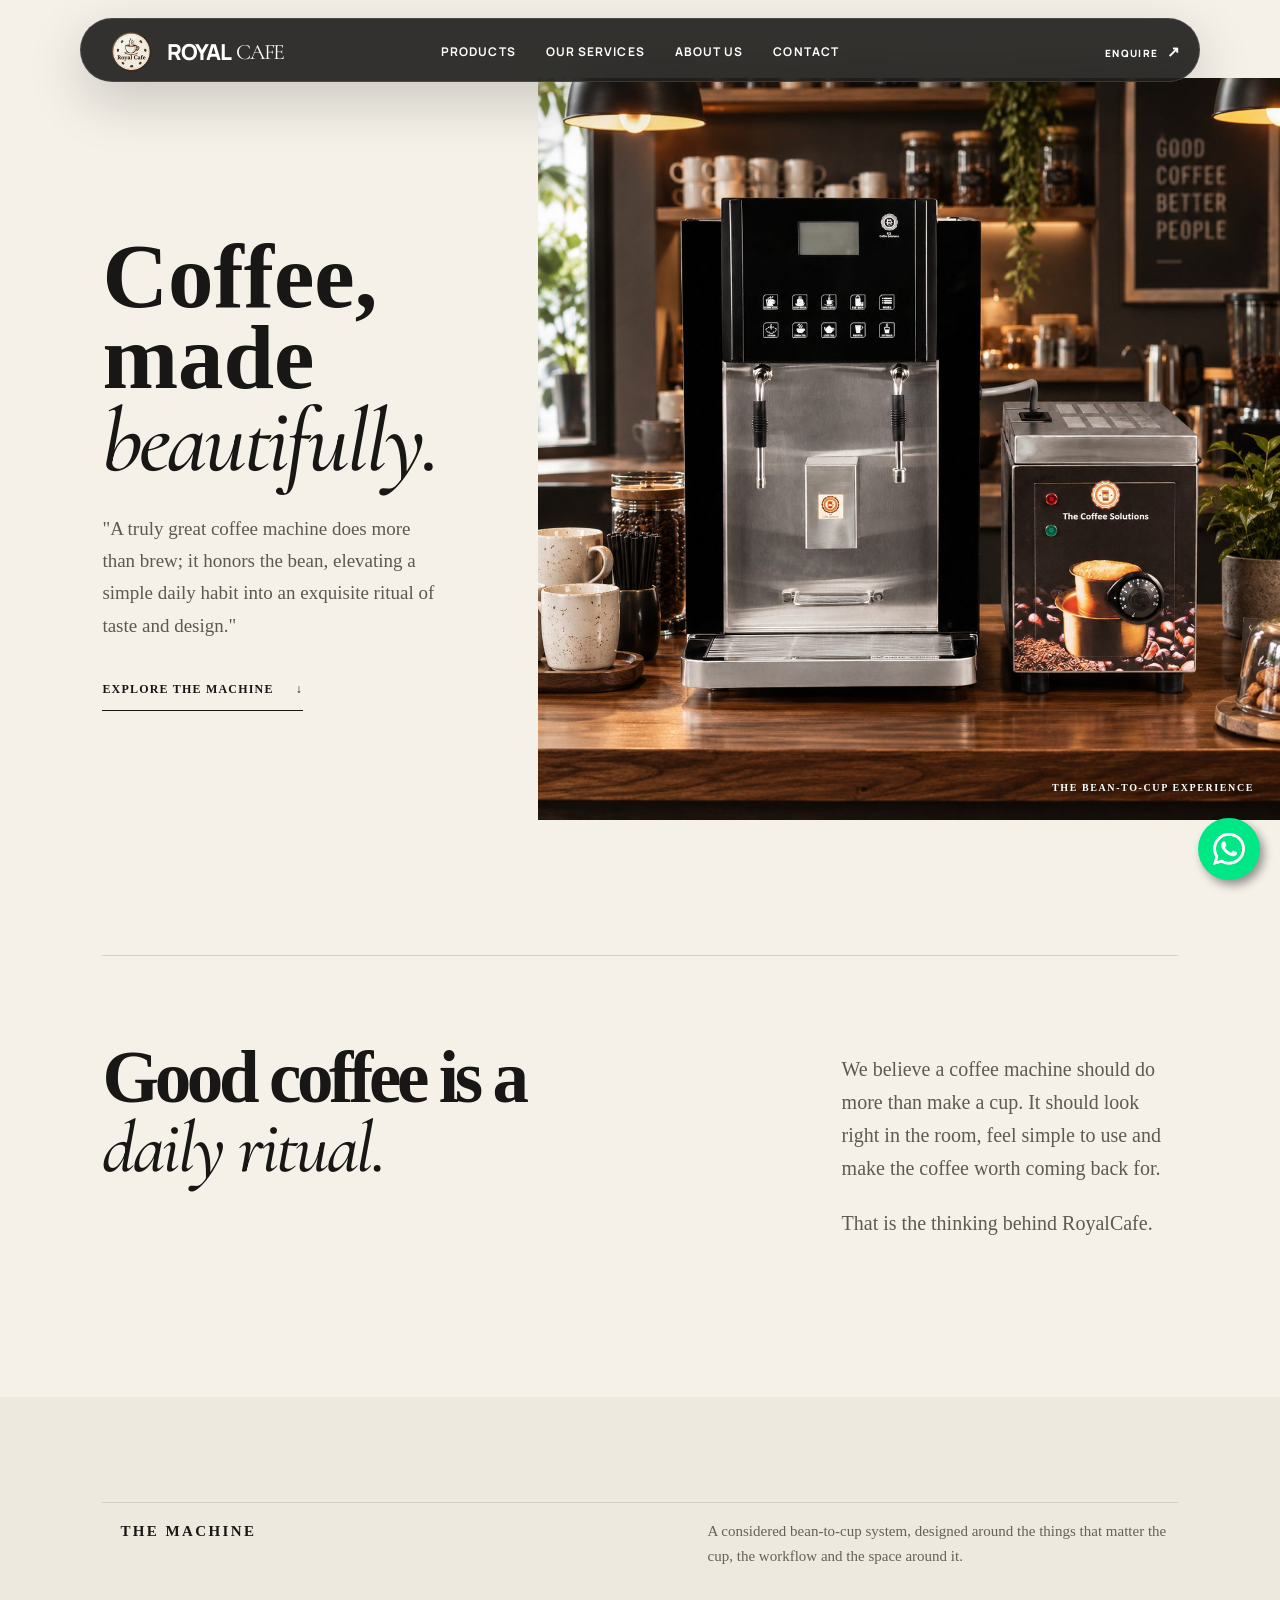
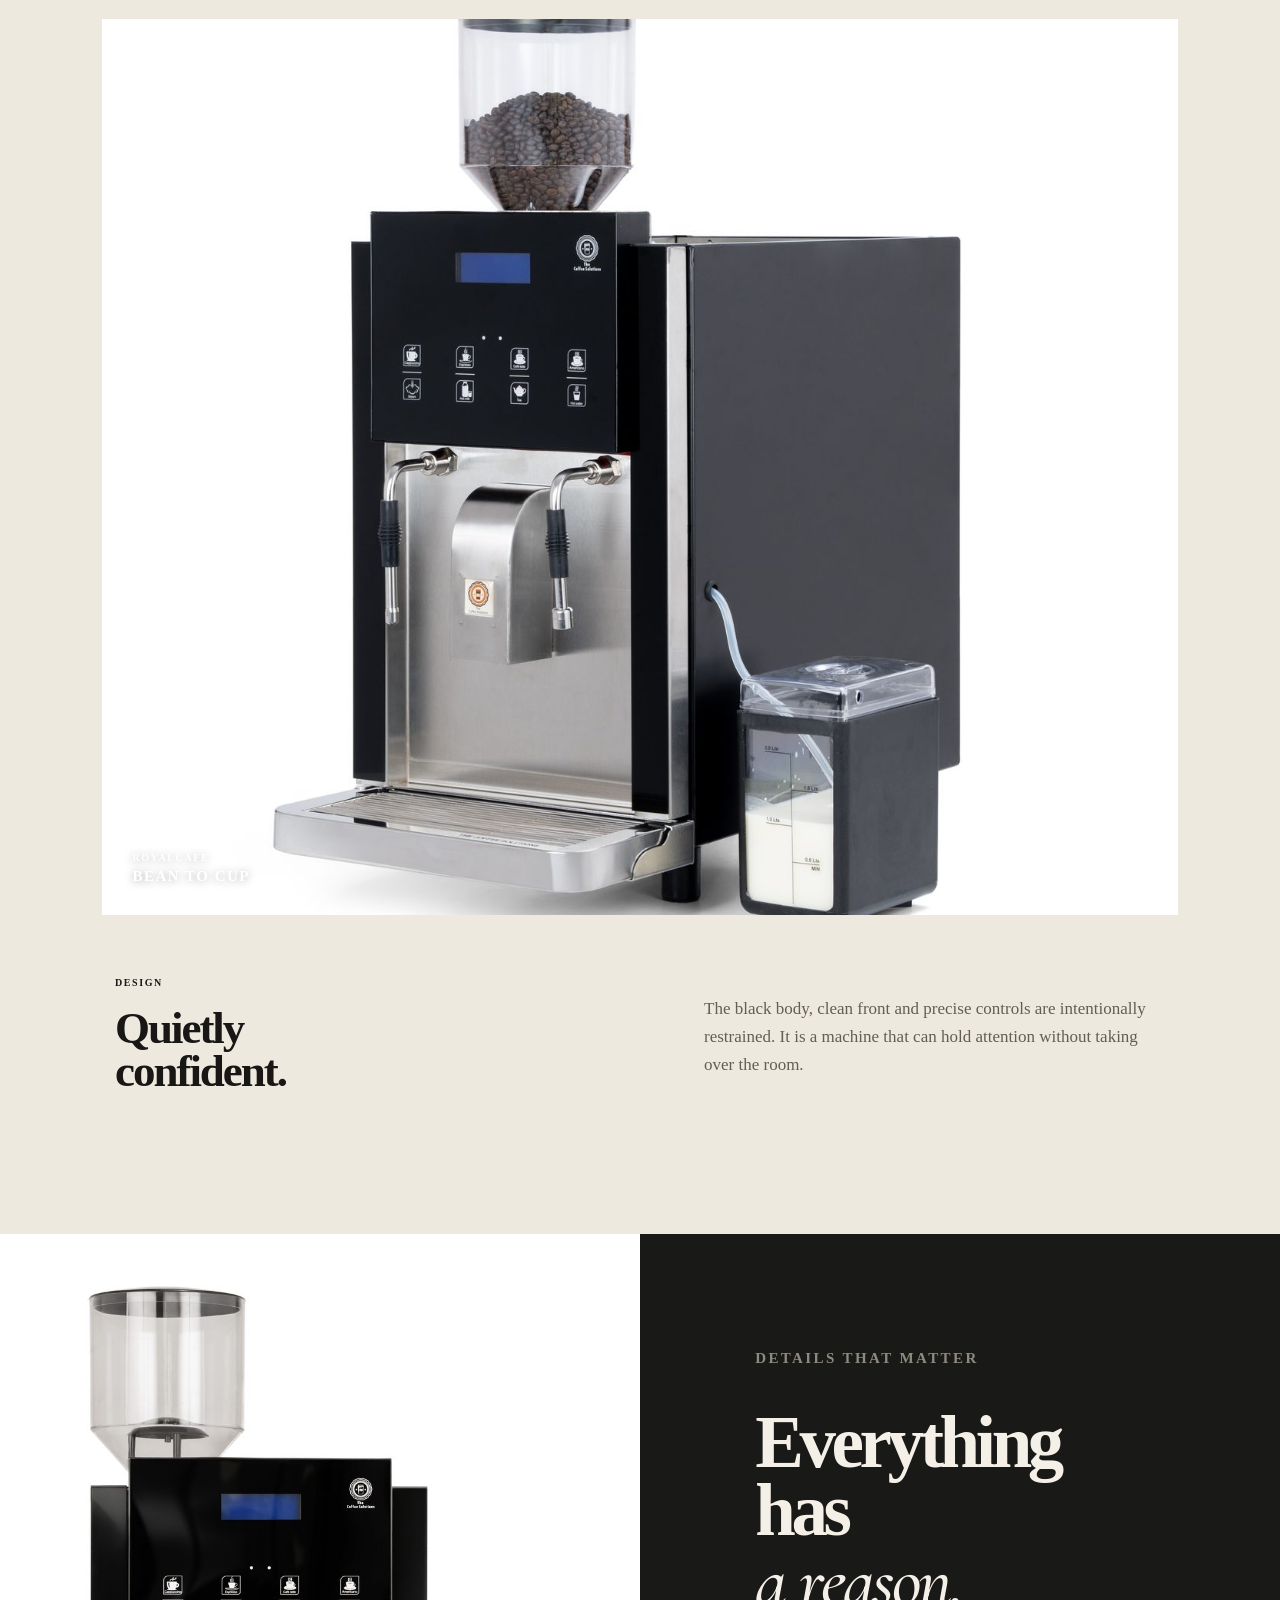
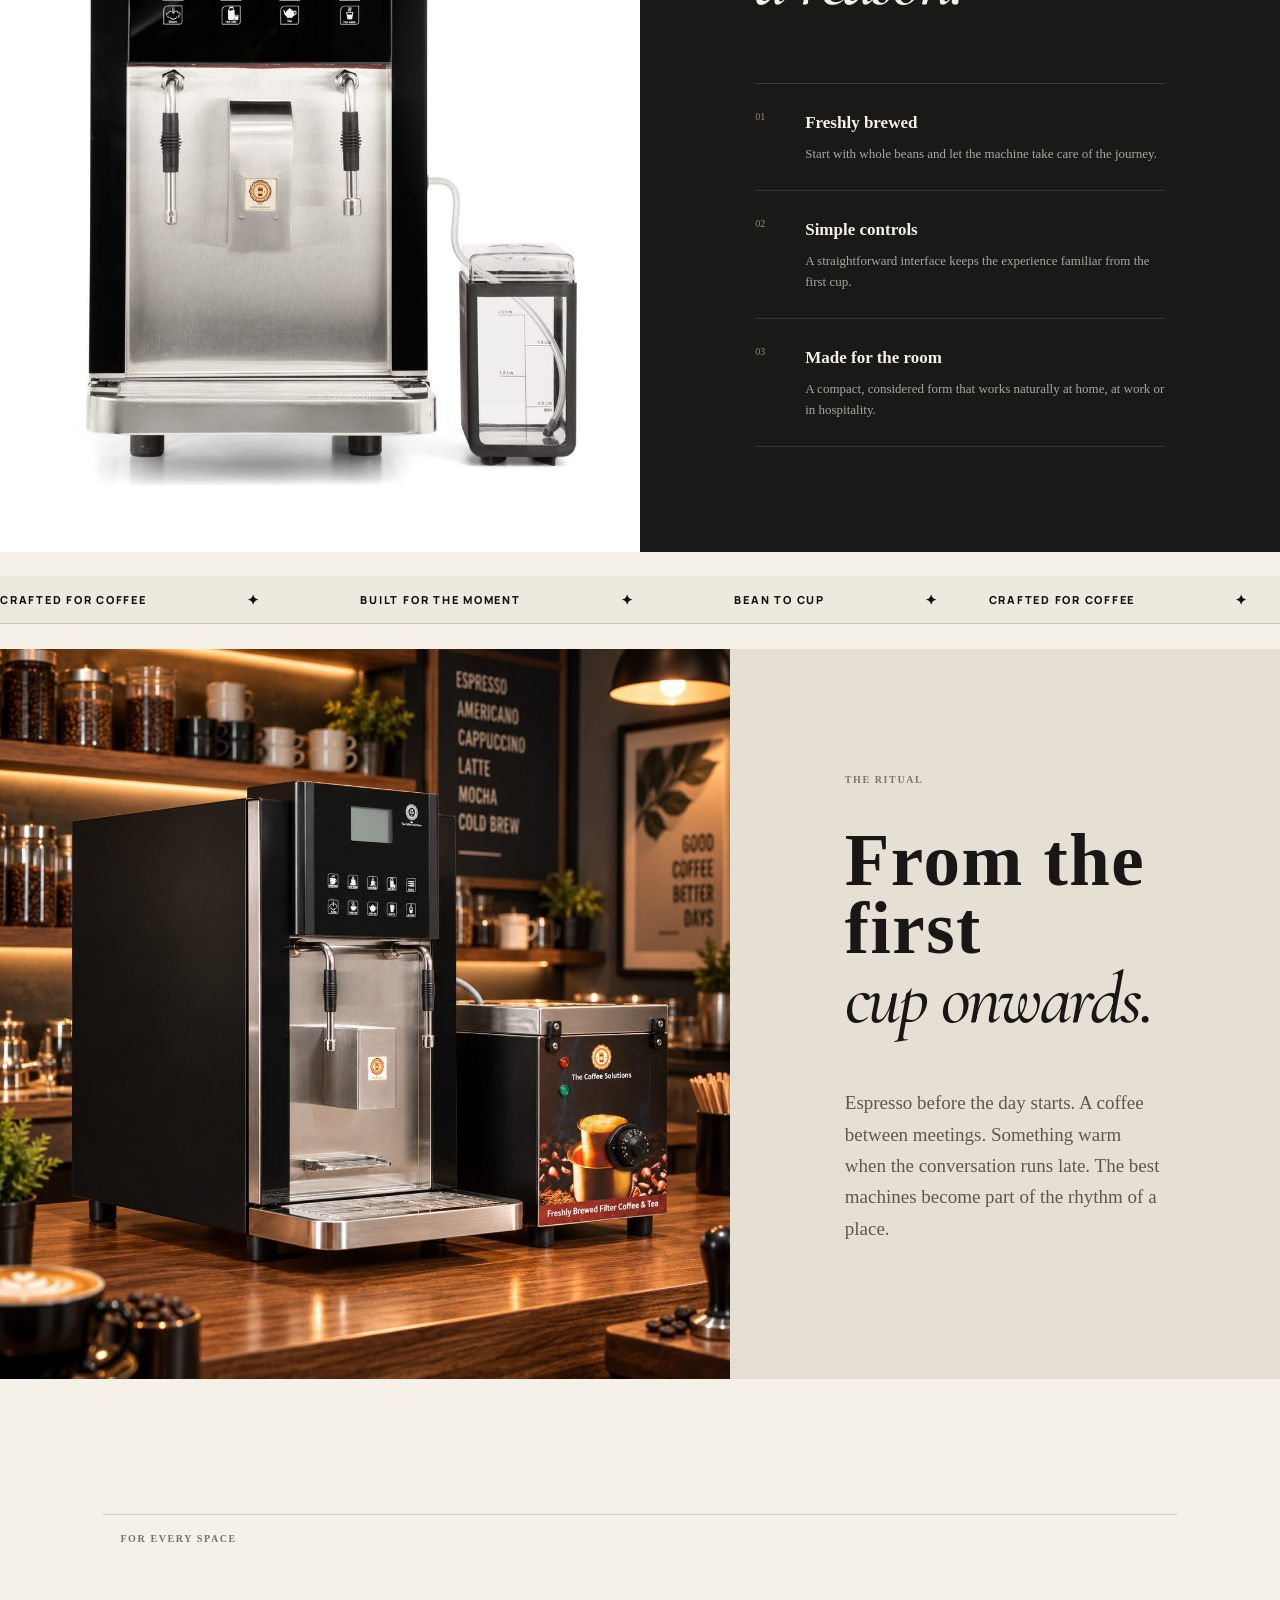
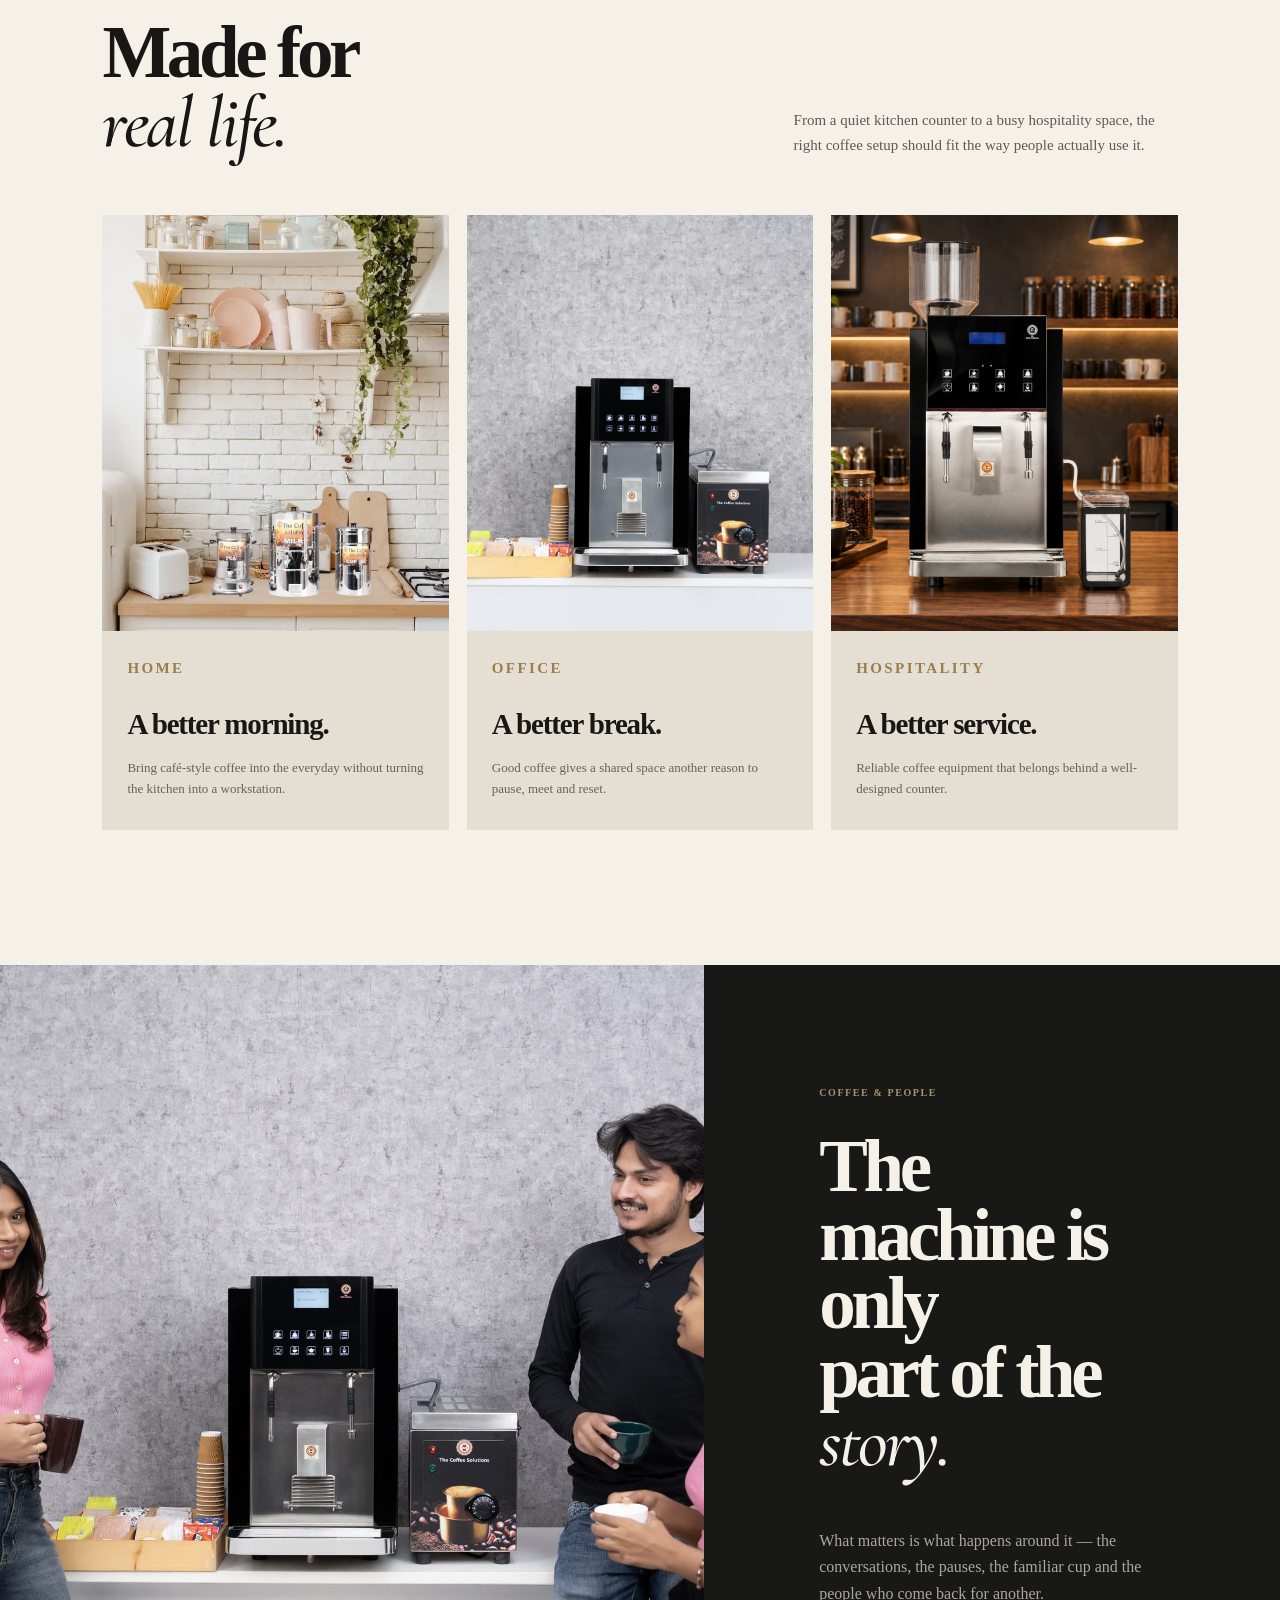
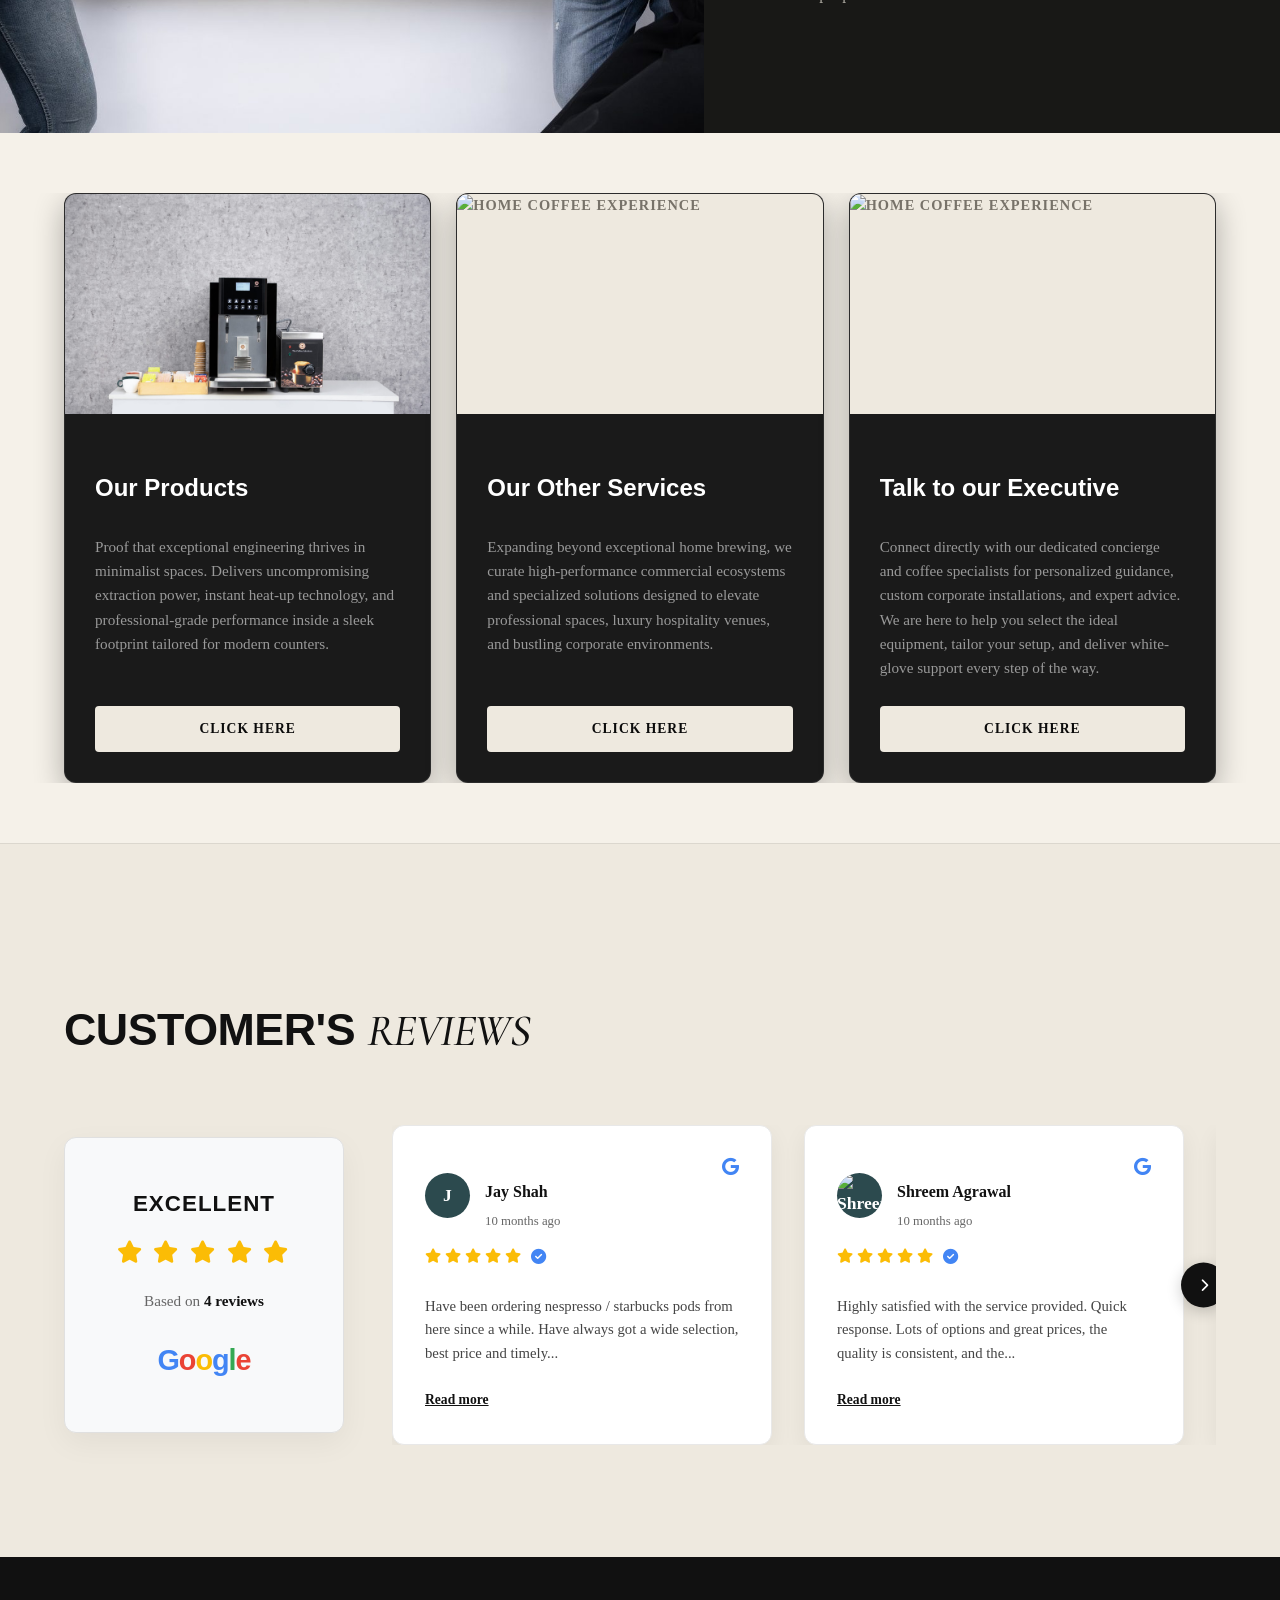
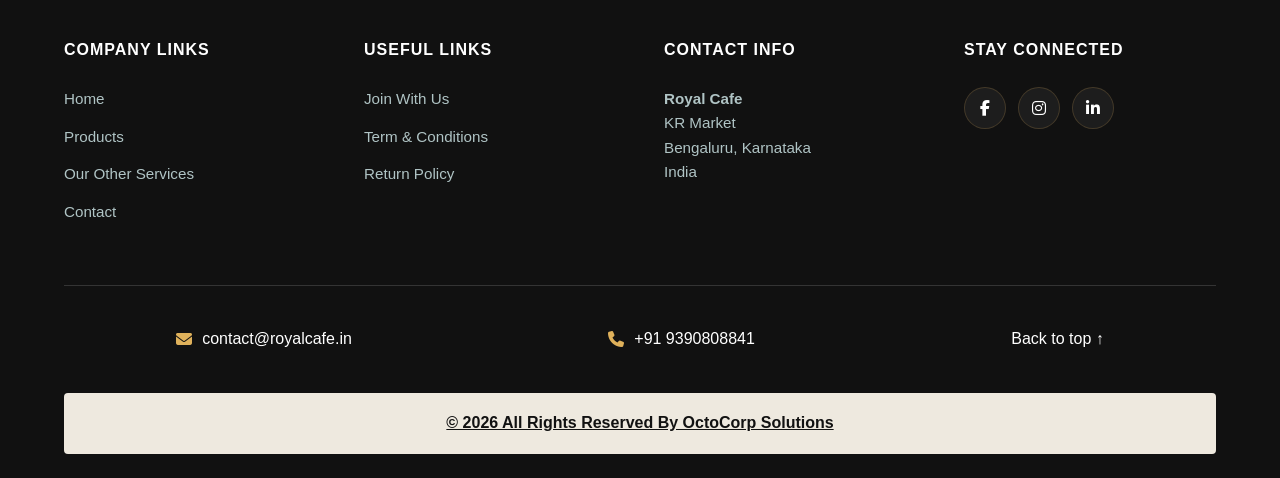
==== commit ee33541f: "complte" ====
--- a/index.html
+++ b/index.html
@@ -3,61 +3,96 @@
 <head>
   <meta charset="utf-8">
   <meta name="viewport" content="width=device-width,initial-scale=1">
-  <meta name="description" content="RoyalCfe coffee machines — thoughtfully designed bean-to-cup machines for home, office and hospitality.">
-  <title>RoyalCfe — Coffee, made beautifully.</title>
+  <meta name="description" content="RoyalCafe coffee machines — thoughtfully designed bean-to-cup machines for home, office and hospitality.">
+  <title>RoyalCafe — Coffee, made beautifully.</title>
   <link rel="preconnect" href="https://fonts.googleapis.com">
   <link rel="preconnect" href="https://fonts.gstatic.com" crossorigin>
   <link href="https://fonts.googleapis.com/css2?family=Cormorant+Garamond:ital,wght@0,500;0,600;1,500;1,600&family=Manrope:wght@400;500;600;700;800&display=swap" rel="stylesheet">
   <link rel="stylesheet" href="styles.css">
+
+
+  <link rel="stylesheet" href="[https://cdnjs.cloudflare.com/ajax/libs/font-awesome/6.4.0/css/all.min.css](https://cdnjs.cloudflare.com/ajax/libs/font-awesome/6.4.0/css/all.min.css)">
+
+ <link rel="stylesheet" href="https://cdnjs.cloudflare.com/ajax/libs/font-awesome/6.4.0/css/all.min.css">
+
+
+
+
 </head>
 <body>
+
+
+
+ 
+
+
+
+
+
+
+
   <div class="scroll-progress" aria-hidden="true"></div>
   <div class="cursor-dot" aria-hidden="true"></div><div class="cursor-ring" aria-hidden="true"></div>
+
+
+
+
+
   <header class="header" id="top" data-header>
-    <a class="logo magnetic" href="#top" aria-label="RoyalCfe home">ROYAL<span>CFE</span></a>
+    <a class="logo magnetic" href="#top" aria-label="RoyalCafe home">
+      <img src="assets/images/logo.png" alt="RoyalCafe Logo" height="30">
+      ROYAL<span>CAFE</span>
+    </a>
     <nav class="desktop-nav">
-      <a href="#machine">Machine</a><a href="#story">Our craft</a><a href="#gallery">Collection</a><a href="#contact">Contact</a>
+      <a href="products.html">Products</a><a href="services.html">Our Services</a><a href="about.html">About Us</a><a href="contact.html">Contact</a>
     </nav>
-    <a class="header-cta magnetic" href="#contact">ENQUIRE <span>↗</span></a>
+    <a class="header-cta magnetic" href="contact.html">ENQUIRE<span>↗</span></a>
     <button class="menu" aria-label="Open menu" aria-expanded="false"><i></i><i></i></button>
-    <nav class="mobile-nav"><a href="#machine">Machine</a><a href="#story">Our craft</a><a href="#gallery">Collection</a><a href="#contact">Contact</a></nav>
+    <nav class="mobile-nav"><a href="products.html">Products</a><a href="services.html">Our Services</a><a href="about.html">About Us</a><a href="contact.html">Contact</a></nav>
   </header>
+
+
+
+
+
+
+
 
   <main id="top">
     <section class="hero">
       <div class="hero-copy">
-        <p class="eyebrow">ROYALCFE / BEAN TO CUP</p>
+        
         <h1>Coffee, made<br><em>beautifully.</em></h1>
-        <p class="hero-text">Thoughtfully designed machines for better coffee, better spaces and the everyday rituals in between.</p>
-        <a class="under-link" href="#machine">Explore the machine <span>↓</span></a>
+        <p class="hero-text">"A truly great coffee machine does more than brew; it honors the bean, elevating a simple daily habit into an exquisite ritual of taste and design."</p>
+        <a class="under-link" href="products.html">Explore the machine <span>↓</span></a>
       </div>
       <div class="hero-media">
         <video autoplay muted loop playsinline poster="assets/images/3.jpg">
           <source src="assets/videos/01-Bean-to-cup.mp4" type="video/mp4">
         </video>
-        <div class="hero-note"><span>01</span><span>THE BEAN-TO-CUP EXPERIENCE</span></div>
+        <div class="hero-note"><span></span><span>THE BEAN-TO-CUP EXPERIENCE</span></div>
       </div>
     </section>
 
     <section class="intro" id="story">
-      <div class="section-top"><span>01</span><p>THE ROYALCFE APPROACH</p></div>
+      <div class="section-top"></div>
       <div class="intro-grid">
         <h2>Good coffee is a<br><em>daily ritual.</em></h2>
         <div class="intro-copy">
           <p>We believe a coffee machine should do more than make a cup. It should look right in the room, feel simple to use and make the coffee worth coming back for.</p>
-          <p>That is the thinking behind RoyalCfe.</p>
+          <p>That is the thinking behind RoyalCafe.</p>
         </div>
       </div>
     </section>
 
     <section class="machine" id="machine">
       <div class="machine-head">
-        <div><span class="section-number">02</span><p>THE MACHINE</p></div>
-        <p class="machine-head-copy">A considered bean-to-cup system, designed around the things that matter: the cup, the workflow and the space around it.</p>
+        <div><span class="section-number"></span><p>THE MACHINE</p></div>
+        <p class="machine-head-copy">A considered bean-to-cup system, designed around the things that matter the cup, the workflow and the space around it.</p>
       </div>
       <div class="product-stage">
-        <img src="assets/images/RoyalCfe-17-9-26-00021-copy.jpg" alt="RoyalCfe coffee machine">
-        <div class="product-tag">ROYALCFE<br><strong>BEAN TO CUP</strong></div>
+        <img src="assets/images/RoyalCfe-17-9-26-00020-copy.jpg" alt="RoyalCafe coffee machine">
+        <div class="product-tag">ROYALCAFE<br><strong>BEAN TO CUP</strong></div>
       </div>
       <div class="machine-bottom">
         <div><p class="small-label">DESIGN</p><h3>Quietly<br>confident.</h3></div>
@@ -66,9 +101,9 @@
     </section>
 
     <section class="details">
-      <div class="details-image"><img src="assets/images/RoyalCfe-17-9-26-00011_1-copy.jpg" alt="Close view of RoyalCfe coffee machine"></div>
+      <div class="details-image"><img src="assets/images/RoyalCfe-17-9-26-00007-copy.jpg" alt="Close view of RoyalCafe coffee machine"></div>
       <div class="details-copy">
-        <span class="section-number">03</span><p class="small-label">DETAILS THAT MATTER</p>
+        <span class="section-number"></span><p class="small-label">DETAILS THAT MATTER</p>
         <h2>Everything has<br><em>a reason.</em></h2>
         <div class="detail-list">
           <div><span>01</span><h4>Freshly brewed</h4><p>Start with whole beans and let the machine take care of the journey.</p></div>
@@ -78,7 +113,7 @@
       </div>
     </section>
     <br>
-    <section class="ticker" aria-label="RoyalCfe highlights">
+    <section class="ticker" aria-label="RoyalCafe highlights">
       <div class="ticker-track">
         <div class="ticker-group" aria-hidden="true">
           <span>CRAFTED FOR COFFEE</span><b>✦</b>
@@ -96,39 +131,248 @@
 
     <section class="ritual">
       <div class="ritual-media"><video autoplay muted loop playsinline poster="assets/images/1.jpg"><source src="assets/videos/02-Coffee-and-Tea.mp4" type="video/mp4"></video></div>
-      <div class="ritual-copy"><span class="section-number">04</span><p class="small-label">THE RITUAL</p><h2>From the first<br><em>cup onwards.</em></h2><p>Espresso before the day starts. A coffee between meetings. Something warm when the conversation runs late. The best machines become part of the rhythm of a place.</p></div>
+      <div class="ritual-copy"><span class="section-number"></span><p class="small-label">THE RITUAL</p><h2>From the first<br><em>cup onwards.</em></h2><p>Espresso before the day starts. A coffee between meetings. Something warm when the conversation runs late. The best machines become part of the rhythm of a place.</p></div>
     </section>
 
     <section class="range" id="spaces">
-      <div class="section-top"><span>05</span><p>FOR EVERY SPACE</p></div>
+      <div class="section-top"><span></span><p>FOR EVERY SPACE</p></div>
       <div class="range-head"><h2>Made for<br><em>real life.</em></h2><p>From a quiet kitchen counter to a busy hospitality space, the right coffee setup should fit the way people actually use it.</p></div>
       <div class="range-grid">
-        <article><img src="assets/images/RoyalCfe-17-9-26-00029-copy-2.jpg" alt="RoyalCfe in a hospitality setting"><div><span>01 / HOME</span><h3>A better morning.</h3><p>Bring café-style coffee into the everyday without turning the kitchen into a workstation.</p></div></article>
-        <article><img src="assets/images/RoyalCfe-17-9-26-00025-copy.jpg" alt="People enjoying coffee around RoyalCfe machine"><div><span>02 / OFFICE</span><h3>A better break.</h3><p>Good coffee gives a shared space another reason to pause, meet and reset.</p></div></article>
-        <article><img src="assets/images/3.jpg" alt="RoyalCfe machine in a cafe"><div><span>03 / HOSPITALITY</span><h3>A better service.</h3><p>Reliable coffee equipment that belongs behind a well-designed counter.</p></div></article>
+        <article><img src="assets/images/4.png" alt="RoyalCafe in a hospitality setting"><div><span>HOME</span><h3>A better morning.</h3><p>Bring café-style coffee into the everyday without turning the kitchen into a workstation.</p></div></article>
+        <article><img src="assets/images/RoyalCfe-17-9-26-00031-copy-2.jpg" alt="People enjoying coffee around RoyalCafe machine"><div><span>OFFICE</span><h3>A better break.</h3><p>Good coffee gives a shared space another reason to pause, meet and reset.</p></div></article>
+        <article><img src="assets/images/3.png" alt="RoyalCafe machine in a cafe"><div><span>HOSPITALITY</span><h3>A better service.</h3><p>Reliable coffee equipment that belongs behind a well-designed counter.</p></div></article>
       </div>
     </section>
 
     <section class="statement">
-      <div class="statement-image"><img src="assets/images/RoyalCfe-17-9-26-00015_1-copy.jpg" alt="People with RoyalCfe coffee machine"></div>
-      <div class="statement-copy"><p class="small-label">06 / COFFEE & PEOPLE</p><h2>The machine is only<br>part of the <em>story.</em></h2><p>What matters is what happens around it — the conversations, the pauses, the familiar cup and the people who come back for another.</p></div>
-    </section>
-
-    <section class="journal" id="journal">
-      <div class="section-top"><span>07</span><p>FROM THE ROYALCFE WORLD</p></div>
-      <div class="journal-grid">
-        <article class="journal-main"><img src="assets/images/RoyalCfe-17-9-26-00027-copy-2.jpg" alt="People enjoying coffee"><div><span>THE COFFEE BREAK</span><h3>Make room for the good stuff.</h3><a href="#contact">Read the story <b>↗</b></a></div></article>
-        <div class="journal-side"><article><img src="assets/images/RoyalCfe-17-9-26-00033-copy-2.jpg" alt="RoyalCfe coffee equipment"><span>THE MACHINE</span><h3>A closer look at the details.</h3></article><article><img src="assets/images/RoyalCfe-17-9-26-00037-copy-2.jpg" alt="Coffee and tea products"><span>THE CUP</span><h3>What makes a coffee moment feel right?</h3></article></div>
-      </div>
-    </section>
-
-    <section class="contact" id="contact">
-      <div class="contact-top"><span>08</span><p>LET'S TALK COFFEE</p></div>
-      <div class="contact-grid"><h2>Let's make<br><em>coffee better.</em></h2><div><p>Tell us about the machine, the space and the kind of coffee experience you are looking for.</p><a class="contact-button" href="mailto:REPLACE_WITH_CLIENT_EMAIL">Start a conversation <span>↗</span></a></div></div>
-    </section>
-  </main>
-
-  <footer><a class="logo" href="#top">ROYAL<span>CFE</span></a><p>Bean to cup, thoughtfully made.</p><a href="#top">Back to top ↑</a></footer>
+      <div class="statement-image"><img src="assets/images/RoyalCfe-17-9-26-00015_1-copy.jpg" alt="People with RoyalCafe coffee machine"></div>
+      <div class="statement-copy"><p class="small-label">COFFEE & PEOPLE</p><h2>The machine is only<br>part of the <em>story.</em></h2><p>What matters is what happens around it — the conversations, the pauses, the familiar cup and the people who come back for another.</p></div>
+    </section>
+
+ <div class="card-container">
+    <!-- Card 1 -->
+    <div class="card">
+        <div class="card-image"><img src="assets/images/RoyalCfe-17-9-26-00031-copy-2.jpg" alt="Home Coffee Experience"></div>
+        <div class="card-content">
+          
+            <h3 class="card-title">Our Products</h3>
+            <p class="card-text">Proof that exceptional engineering thrives in minimalist spaces. Delivers uncompromising extraction power, instant heat-up technology, and professional-grade performance inside a sleek footprint tailored for modern counters.</p>
+            <a href="products.html" class="card-button">Click Here</a>
+        </div>
+    </div>
+
+    <!-- Card 2 -->
+    <div class="card">
+        <div class="card-image"><img src="https://thumbs.dreamstime.com/b/conceptual-hand-writing-showing-our-services-concept-meaning-occupation-function-serving-intangible-products-male-wear-160644151.jpg" alt="Home Coffee Experience"></div>
+        <div class="card-content">
+            <h3 class="card-title">Our Other Services</h3>
+            <p class="card-text">Expanding beyond exceptional home brewing, we curate high-performance commercial ecosystems and specialized solutions designed to elevate professional spaces, luxury hospitality venues, and bustling corporate environments.</p>
+            <a href="services.html" class="card-button">Click Here</a>
+        </div>
+    </div>
+
+    <!-- Card 3 -->
+    <div class="card">
+        <div class="card-image"><img src="https://content.jdmagicbox.com/comp/def_content/call_centres/default-call-centres-7-250.jpg" alt="Home Coffee Experience"></div>
+        <div class="card-content">
+            <h3 class="card-title">Talk to our Executive</h3>
+            <p class="card-text">Connect directly with our dedicated concierge and coffee specialists for personalized guidance, custom corporate installations, and expert advice. We are here to help you select the ideal equipment, tailor your setup, and deliver white-glove support every step of the way.</p>
+            <a href="contact.html" class="card-button">Click Here</a>
+        </div>
+    </div>
+</div>
+
+
+<!-- Customer Reviews Section -->
+<section class="reviews-section" id="reviews">
+    <div class="reviews-container">
+        <!-- Section Header -->
+        <div class="reviews-header">
+            <h2>Customer's <em>Reviews</em></h2>
+        </div>
+
+        <div class="reviews-content-wrapper">
+            <!-- Left Fixed Summary Box -->
+            <div class="reviews-summary-card">
+                <span class="excellent-label">EXCELLENT</span>
+                <div class="star-rating">
+                    <i class="fa-solid fa-star"></i>
+                    <i class="fa-solid fa-star"></i>
+                    <i class="fa-solid fa-star"></i>
+                    <i class="fa-solid fa-star"></i>
+                    <i class="fa-solid fa-star"></i>
+                </div>
+                <p class="review-count">Based on <strong>4 reviews</strong></p>
+                <div class="google-brand">
+                    <span class="g-blue">G</span><span class="g-red">o</span><span class="g-yellow">o</span><span class="g-blue">g</span><span class="g-green">l</span><span class="g-red">e</span>
+                </div>
+            </div>
+
+            <!-- Right Slider Wrapper with Arrow Controls -->
+            <div class="reviews-slider-container">
+                <div class="review-cards-track" id="reviewTrack">
+                    <!-- Review 1 -->
+                    <div class="review-card">
+                        <div class="review-card-header">
+                            <div class="reviewer-avatar avatar-1">J</div>
+                            <div class="reviewer-meta">
+                                <h4>Jay Shah</h4>
+                                <span>10 months ago</span>
+                            </div>
+                            <i class="fa-brands fa-google google-icon"></i>
+                        </div>
+                        <div class="review-stars">
+                            <i class="fa-solid fa-star"></i><i class="fa-solid fa-star"></i><i class="fa-solid fa-star"></i><i class="fa-solid fa-star"></i><i class="fa-solid fa-star"></i>
+                            <i class="fa-solid fa-circle-check verified-badge"></i>
+                        </div>
+                        <p class="review-text">Have been ordering nespresso / starbucks pods from here since a while. Have always got a wide selection, best price and timely...</p>
+                        <a href="#" class="read-more">Read more</a>
+                    </div>
+
+                    <!-- Review 2 -->
+                    <div class="review-card">
+                        <div class="review-card-header">
+                            <div class="reviewer-avatar avatar-2">
+                                <img src="https://images.unsplash.com/photo-1543466835-00a7907e9de1?q=80&w=100" alt="Shreem Agrawal">
+                            </div>
+                            <div class="reviewer-meta">
+                                <h4>Shreem Agrawal</h4>
+                                <span>10 months ago</span>
+                            </div>
+                            <i class="fa-brands fa-google google-icon"></i>
+                        </div>
+                        <div class="review-stars">
+                            <i class="fa-solid fa-star"></i><i class="fa-solid fa-star"></i><i class="fa-solid fa-star"></i><i class="fa-solid fa-star"></i><i class="fa-solid fa-star"></i>
+                            <i class="fa-solid fa-circle-check verified-badge"></i>
+                        </div>
+                        <p class="review-text">Highly satisfied with the service provided. Quick response. Lots of options and great prices, the quality is consistent, and the...</p>
+                        <a href="#" class="read-more">Read more</a>
+                    </div>
+
+                    <!-- Review 3 -->
+                    <div class="review-card">
+                        <div class="review-card-header">
+                            <div class="reviewer-avatar avatar-3">N</div>
+                            <div class="reviewer-meta">
+                                <h4>nikhil tyagi</h4>
+                                <span>10 months ago</span>
+                            </div>
+                            <i class="fa-brands fa-google google-icon"></i>
+                        </div>
+                        <div class="review-stars">
+                            <i class="fa-solid fa-star"></i><i class="fa-solid fa-star"></i><i class="fa-solid fa-star"></i><i class="fa-solid fa-star"></i><i class="fa-solid fa-star"></i>
+                            <i class="fa-solid fa-circle-check verified-badge"></i>
+                        </div>
+                        <p class="review-text">I have been a regular customer for the past year..... and this company never disappoints..... genuine products and great service</p>
+                        <a href="#" class="read-more">Read more</a>
+                    </div>
+
+                    <!-- Review 4 (Extra for sliding demonstration) -->
+                    <div class="review-card">
+                        <div class="review-card-header">
+                            <div class="reviewer-avatar avatar-1">R</div>
+                            <div class="reviewer-meta">
+                                <h4>Rahul Sharma</h4>
+                                <span>1 year ago</span>
+                            </div>
+                            <i class="fa-brands fa-google google-icon"></i>
+                        </div>
+                        <div class="review-stars">
+                            <i class="fa-solid fa-star"></i><i class="fa-solid fa-star"></i><i class="fa-solid fa-star"></i><i class="fa-solid fa-star"></i><i class="fa-solid fa-star"></i>
+                            <i class="fa-solid fa-circle-check verified-badge"></i>
+                        </div>
+                        <p class="review-text">Exceptional quality and quick shipping. The customer service team helped me choose the exact model I needed for my office.</p>
+                        <a href="#" class="read-more">Read more</a>
+                    </div>
+                </div>
+
+                <!-- Navigation Arrow Button -->
+                <button class="slider-arrow" id="nextReviewBtn" aria-label="Next review">
+                    <i class="fa-solid fa-chevron-right"></i>
+                </button>
+            </div>
+        </div>
+    </div>
+</section>
+
+  <!-- Footer Section -->
+<footer class="site-footer">
+    <div class="footer-container">
+        <!-- Column 1: Company Links -->
+        <div class="footer-col">
+            <h3>Company Links</h3>
+            <ul>
+                <li><a href="#">Home</a></li>
+                <li><a href="products.html">Products</a></li>
+                <li><a href="services.html">Our Other Services</a></li>
+                <li><a href="contact.html">Contact</a></li>
+            </ul>
+        </div>
+
+        <!-- Column 2: Useful Links -->
+        <div class="footer-col">
+            <h3>Useful Links</h3>
+            <ul>
+                <li><a href="careers.html">Join With Us</a></li>
+                
+                
+                <li><a href="terms.html">Term & Conditions</a></li>
+                <li><a href="return.html">Return Policy</a></li>
+                
+            </ul>
+        </div>
+
+        <!-- Column 3: Contact Info -->
+        <div class="footer-col">
+            <h3>Contact Info</h3>
+            <p><strong>Royal Cafe</strong><br>
+            KR Market<br>
+            Bengaluru, Karnataka<br>
+            India</p>
+        </div>
+
+        <!-- Column 4: Stay Connected -->
+        <!-- Column 4: Stay Connected -->
+        <div class="footer-col">
+            <h3>Stay Connected</h3>
+            <div class="social-icons">
+                <a href="https://facebook.com" target="_blank" rel="noopener" aria-label="Facebook"><i class="fa-brands fa-facebook-f"></i></a>
+                <a href="https://instagram.com" target="_blank" rel="noopener" aria-label="Instagram"><i class="fa-brands fa-instagram"></i></a>
+                <a href="https://linkedin.com" target="_blank" rel="noopener" aria-label="LinkedIn"><i class="fa-brands fa-linkedin-in"></i></a>
+            </div>
+        </div>
+    </div>
+
+    <!-- Contact details bar -->
+    <div class="footer-contact-bar">
+        <div class="contact-item">
+            <i class="fa-solid fa-envelope"></i><a href="mailto:contact@royalcafe.in"> contact@royalcafe.in </a>
+        </div>
+        <div class="contact-item">
+            <i class="fa-solid fa-phone"></i><a href="tel:9390808841"> +91 9390808841</a>
+        </div>
+        <a href="#">Back to top ↑</a>
+    </div>
+
+    
+
+    <!-- Copyright Bottom Bar -->
+    <div class="footer-bottom"><a href="https://octo-corp.github.io/octo-corp/">
+        <p>&copy; 2026 All Rights Reserved By OctoCorp Solutions</p></a>
+    </div>
+</footer>
+
+
+<div class="wabtn" id="wabutton">
+  <style> [wa-tooltip] { position: relative; cursor: default;  &:hover { &::before { content: attr(wa-tooltip); font-size: 16px; text-align: center; position: absolute; display: block; right: calc(0% - 100px); left: null; min-width: 200px; max-width: 200px; bottom: calc(100% + 40px); transform: translate(-50%); animation: fade-in 500ms ease; background: #00E785; border-radius: 4px; padding: 10px; color: #ffffff; z-index: 1; } } }  @keyframes pulse { 0% { transform: scale(1); } 50% { transform: scale(1.1); } 100% { transform: scale(1); } }  [wa-tooltip] {  }  @keyframes fade-in { from { opacity: 0; } to { opacity: 1; } }</style>
+  <a wa-tooltip="We are available! Click here to chat" target="_self" href="https://wa.me/919390808841?text=Hi!%20I'm%20interested%20in%20your%20services%20and%20would%20love%20to%20know%20more%20about%20it.%20Could%20you%20please%20send%20me%20more%20information?%20Thank%20you!" style=" cursor: pointer;height: auto;width: auto;padding: 10px 10px 10px 10px;position: fixed !important;color: #fff;bottom: 20px;right: 20px;;display: flex;text-decoration: none;font-size: 18px;font-weight: 600;font-family: sans-serif;align-items: center;z-index: 999999999 !important;background-color: #00E785;box-shadow: 4px 5px 10px rgba(0, 0, 0, 0.4);border-radius: 100px;animation: pulse 2.5s ease infinite;">
+    <svg width="42" height="42" style="padding: 5px;" viewBox="0 0 28 28" fill="none" xmlns="http://www.w3.org/2000/svg"><g clip-path="url(#clip0_1024_354)"><path d="M23.8759 4.06939C21.4959 1.68839 18.3316 0.253548 14.9723 0.0320463C11.613 -0.189455 8.28774 0.817483 5.61565 2.86535C2.94357 4.91323 1.10682 7.86244 0.447451 11.1638C-0.21192 14.4652 0.351026 17.8937 2.03146 20.8109L0.0625 28.0004L7.42006 26.0712C9.45505 27.1794 11.7353 27.7601 14.0524 27.7602H14.0583C16.8029 27.7599 19.4859 26.946 21.768 25.4212C24.0502 23.8965 25.829 21.7294 26.8798 19.1939C27.9305 16.6583 28.206 13.8682 27.6713 11.1761C27.1367 8.48406 25.8159 6.01095 23.8759 4.06939ZM14.0583 25.4169H14.0538C11.988 25.417 9.96008 24.8617 8.1825 23.8091L7.7611 23.5593L3.3945 24.704L4.56014 20.448L4.28546 20.0117C2.92594 17.8454 2.32491 15.2886 2.57684 12.7434C2.82877 10.1982 3.91938 7.80894 5.67722 5.95113C7.43506 4.09332 9.76045 2.87235 12.2878 2.48017C14.8152 2.08799 17.4013 2.54684 19.6395 3.78457C21.8776 5.02231 23.641 6.96875 24.6524 9.3179C25.6638 11.6671 25.8659 14.2857 25.2268 16.7622C24.5877 19.2387 23.1438 21.4326 21.122 22.999C19.1001 24.5655 16.6151 25.4156 14.0575 25.4157L14.0583 25.4169Z" fill="#E0E0E0"></path><path fill-rule="evenodd" clip-rule="evenodd" d="M10.6291 7.98363C10.3723 7.41271 10.1019 7.40123 9.85771 7.39143C9.65779 7.38275 9.42903 7.38331 9.20083 7.38331C9.0271 7.3879 8.8562 7.42837 8.69887 7.5022C8.54154 7.57602 8.40119 7.68159 8.28663 7.81227C7.899 8.17929 7.59209 8.62305 7.38547 9.11526C7.17884 9.60747 7.07704 10.1373 7.08655 10.6711C7.08655 12.3578 8.31519 13.9877 8.48655 14.2164C8.65791 14.4452 10.8581 18.0169 14.3425 19.3908C17.2382 20.5327 17.8276 20.3056 18.4562 20.2485C19.0848 20.1913 20.4843 19.4194 20.7701 18.6189C21.056 17.8183 21.0557 17.1323 20.9701 16.989C20.8844 16.8456 20.6559 16.7605 20.3129 16.5889C19.9699 16.4172 18.2849 15.5879 17.9704 15.4736C17.656 15.3594 17.4275 15.3023 17.199 15.6455C16.9705 15.9888 16.3139 16.7602 16.1137 16.9895C15.9135 17.2189 15.7136 17.2471 15.3709 17.0758C14.3603 16.6729 13.4275 16.0972 12.6143 15.3745C11.8648 14.6818 11.2221 13.8819 10.7072 13.0007C10.5073 12.6579 10.6857 12.472 10.8579 12.3007C11.0119 12.1472 11.2006 11.9005 11.3722 11.7003C11.5129 11.5271 11.6282 11.3346 11.7147 11.1289C11.7603 11.0343 11.7817 10.9299 11.7768 10.825C11.7719 10.7201 11.7409 10.6182 11.6867 10.5283C11.6001 10.3566 10.9337 8.66151 10.6291 7.98363Z" fill="white"></path><path d="M23.7628 4.02445C21.4107 1.66917 18.2825 0.249336 14.9611 0.0294866C11.6397 -0.190363 8.35161 0.804769 5.70953 2.82947C3.06745 4.85417 1.25154 7.77034 0.600156 11.0346C-0.051233 14.299 0.506321 17.6888 2.16894 20.5724L0.222656 27.6808L7.49566 25.7737C9.50727 26.8692 11.7613 27.4432 14.0519 27.4434H14.0577C16.7711 27.4436 19.4235 26.6392 21.6798 25.1321C23.936 23.6249 25.6947 21.4825 26.7335 18.9759C27.7722 16.4693 28.0444 13.711 27.5157 11.0497C26.9869 8.38835 25.6809 5.94358 23.7628 4.02445ZM14.0577 25.1269H14.0547C12.0125 25.1271 10.0078 24.5782 8.25054 23.5377L7.8339 23.2907L3.51686 24.4222L4.66906 20.2143L4.39774 19.7831C3.05387 17.6415 2.4598 15.1141 2.70892 12.598C2.95804 10.082 4.03622 7.72013 5.77398 5.88366C7.51173 4.04719 9.81051 2.84028 12.3089 2.45266C14.8074 2.06505 17.3638 2.5187 19.5763 3.74232C21.7888 4.96593 23.5319 6.89011 24.5317 9.21238C25.5314 11.5346 25.7311 14.1233 25.0993 16.5714C24.4675 19.0195 23.0401 21.1883 21.0414 22.7367C19.0427 24.2851 16.5861 25.1254 14.0577 25.1255V25.1269Z" fill="white"></path></g><defs><clipPath id="clip0_1024_354"><rect width="27.8748" height="28" fill="white" transform="translate(0.0625)"></rect></clipPath></defs></svg>
+    <span class="button-text"></span>
+  </a>
+</div>
+
+
+    
   <script src="script.js"></script>
 </body>
 </html>
--- a/styles.css
+++ b/styles.css
@@ -21,10 +21,19 @@
   margin: 0;
   background: var(--cream);
   color: var(--ink);
-  font-family: Manrope, Arial, sans-serif;
+ 
   font-size: 15px;
   line-height: 1.65;
-}
+ 
+
+
+
+
+}
+
+
+
+
 
 img,
 video {
@@ -57,6 +66,19 @@
   gap: 48px;
 }
 
+
+.header .logo {
+  display: flex;
+  align-items: center;
+  gap: 3px;
+}
+
+.header .logo img {
+  height: 65px; 
+  width: auto;
+  display: block;
+}
+
 .logo {
   font-size: 18px;
   font-weight: 800;
@@ -66,8 +88,9 @@
 }
 
 .logo span {
+  font-family: serif;
   font-weight: 500;
-  margin-left: 3px;
+  margin-left: 1px;
 }
 
 .desktop-nav {
@@ -143,7 +166,7 @@
 .hero h1 {
   font-size: clamp(62px, 7.1vw, 116px);
   line-height: .9;
-  letter-spacing: -.065em;
+  
   margin: 0 0 30px;
   font-weight: 800;
 }
@@ -158,7 +181,7 @@
 .hero-text {
   max-width: 460px;
   color: #5d5951;
-  font-size: 17px;
+  font-size: 19px;
   line-height: 1.7;
   margin: 0 0 38px;
 }
@@ -257,7 +280,7 @@
 }
 
 .intro-copy p {
-  font-size: 17px;
+  font-size: 20px;
   color: #5e5a53;
   margin: 0 0 22px;
 }
@@ -285,9 +308,11 @@
 
 .machine-head>div p {
   margin: 0;
+  font-size: 15px;
 }
 
 .machine-head-copy {
+  font-size: 15px;
   max-width: 470px;
   color: #666158;
   margin: 0;
@@ -296,7 +321,7 @@
 .product-stage {
   max-width: 1440px;
   margin: auto;
-  height: min(65vw, 780px);
+  height: min(70vw, 950px);
   position: relative;
   overflow: hidden;
   background: #ddd8cf;
@@ -324,7 +349,7 @@
 
 .machine-bottom {
   max-width: 1050px;
-  margin: 78px auto 0;
+  margin: 50px auto 0;
   display: grid;
   grid-template-columns: 1fr 1fr;
   gap: 10vw;
@@ -340,7 +365,7 @@
 .machine-bottom>p {
   color: #625e56;
   font-size: 17px;
-  margin: 40px 0 0;
+  margin: 30px 0 0;
   max-width: 480px;
 }
 
@@ -372,6 +397,7 @@
 .details-copy .small-label {
   color: #8f8a80;
   margin: 0 0 38px;
+  font-size: 15px;
 }
 
 .details h2 {
@@ -442,12 +468,13 @@
 
 .ritual-copy h2 {
   margin-bottom: 35px;
+  letter-spacing: 1.5px;
 }
 
 .ritual-copy>p:last-child {
   max-width: 450px;
   color: #5d5952;
-  font-size: 16px;
+  font-size: 19px;
 }
 
 .range-head {
@@ -485,6 +512,7 @@
 
 .range article>div span {
   color: var(--gold);
+  font-size: 15px;
 }
 
 .range article h3 {
@@ -536,179 +564,521 @@
   font-size: 16px;
 }
 
-.journal {
-  padding-bottom: 145px;
-}
-
-.journal-grid {
-  display: grid;
-  grid-template-columns: 1.35fr .65fr;
-  gap: 22px;
-}
-
-.journal-main {
-  position: relative;
-  background: #ddd5c8;
-}
-
-.journal-main img {
-  height: 650px;
-  object-fit: cover;
-}
-
-.journal-main>div {
-  padding: 25px 30px 35px;
-}
-
-.journal-main span,
-.journal-side span {
-  font-size: 10px;
-  letter-spacing: .15em;
-  font-weight: 800;
-  color: var(--gold);
-}
-
-.journal h3 {
-  font-size: 32px;
-  line-height: 1.05;
-  letter-spacing: -.04em;
-  margin: 14px 0 20px;
-}
-
-.journal-main a {
-  font-size: 11px;
-  text-transform: uppercase;
-  letter-spacing: .1em;
-  font-weight: 800;
-  text-decoration: none;
-  border-bottom: 1px solid var(--ink);
-  padding-bottom: 8px;
-}
-
-.journal-main b {
-  margin-left: 14px;
-}
-
-.journal-side {
-  display: grid;
-  grid-template-rows: 1fr 1fr;
-  gap: 22px;
-}
-
-.journal-side article {
-  display: grid;
-  grid-template-columns: 46% 54%;
-  background: #e2dcd1;
-}
-
-.journal-side img {
-  height: 100%;
-  min-height: 250px;
-  object-fit: cover;
-}
-
-.journal-side article>span,
-.journal-side article>h3 {
-  margin-left: 25px;
-  margin-right: 20px;
-}
-
-.journal-side article>span {
-  align-self: end;
-  margin-bottom: 8px;
-}
-
-.journal-side h3 {
-  align-self: start;
-  font-size: 25px;
-}
-
-.contact {
-  background: #a88d62;
-  color: #191713;
-  padding: 105px 8vw 120px;
-}
-
-.contact-top {
-  max-width: 1440px;
-  margin: auto;
-  border-top: 1px solid rgba(25, 23, 19, .28);
-  padding-top: 16px;
-  display: flex;
-  gap: 18px;
-}
-
-.contact-top span {
-  color: #4e402e;
-  font-weight: 800;
-}
-
-.contact-top p {
-  font-size: 10px;
-  letter-spacing: .16em;
-  font-weight: 800;
-  margin: 0;
-}
-
-.contact-grid {
-  max-width: 1100px;
-  margin: 80px auto 0;
-  display: grid;
-  grid-template-columns: 1.2fr .8fr;
-  gap: 10vw;
-  align-items: end;
-}
-
-.contact h2 {
-  font-size: clamp(58px, 7vw, 105px);
-}
-
-.contact-grid>div p {
-  font-size: 17px;
-  color: #3d3428;
-  max-width: 410px;
-  margin: 0 0 30px;
-}
-
-.contact-button {
-  display: inline-flex;
-  gap: 28px;
-  align-items: center;
-  background: #171614;
-  color: #fff;
-  text-decoration: none;
-  padding: 18px 22px;
-  text-transform: uppercase;
-  letter-spacing: .1em;
-  font-size: 11px;
-  font-weight: 800;
-}
-
-.contact-button span {
-  font-size: 16px;
-}
-
-footer {
-  background: #11110f;
-  color: #aaa59a;
-  padding: 34px 5vw;
-  display: flex;
-  align-items: center;
-  justify-content: space-between;
-  font-size: 11px;
-}
-
-footer .logo {
-  color: #fff;
-}
-
-footer a {
-  text-decoration: none;
-}
-
-footer p {
-  margin: 0;
-}
+       /* Card Container layout - Forces a single row on desktop and handles spacing */
+.card-container {
+    display: flex;
+    flex-wrap: nowrap; /* Forces them to stay in a single row */
+    gap: 25px;
+    justify-content: center;
+    max-width: 1400px;
+    margin: 60px auto;
+    padding: 0 5vw;
+    overflow-x: auto; /* Allows horizontal scrolling smoothly on smaller screens if needed */
+}
+
+/* Individual Card Design matching your dark/luxury theme */
+.card {
+    background-color: var(--bg-card, #1a1a1a);
+    color: var(--text-main, #ffffff);
+    border: 1px solid rgba(255, 255, 255, 0.08);
+    border-radius: 12px;
+    box-shadow: 0 10px 30px rgba(0, 0, 0, 0.3);
+    flex: 1;
+    min-width: 320px;
+    max-width: 400px;
+    overflow: hidden;
+    display: flex;
+    flex-direction: column;
+    transition: transform 0.3s cubic-bezier(0.16, 1, 0.3, 1), border-color 0.3s ease;
+}
+
+/* Hover Effect */
+.card:hover {
+    transform: translateY(-8px);
+    border-color: var(--gold, #dfb15b);
+}
+
+/* Card Image Box */
+.card-image {
+    width: 100%;
+    height: 220px;
+    background-color: #222;
+    display: flex;
+    justify-content: center;
+    align-items: center;
+    color: var(--muted, #999);
+    font-weight: 600;
+    letter-spacing: 1px;
+    font-size: 0.9rem;
+    text-transform: uppercase;
+}
+
+/* Card Content Box */
+.card-content {
+    padding: 30px;
+    display: flex;
+    flex-direction: column;
+    flex-grow: 1;
+}
+
+.card-title {
+    font-family: 'Syne', sans-serif;
+    font-size: 1.5rem;
+    color: var(--text-main, #ffffff);
+    margin-bottom: 12px;
+    font-weight: 700;
+}
+
+.card-text {
+    font-size: 0.95rem;
+    color: var(--text-muted, #999);
+    line-height: 1.6;
+    margin-bottom: 25px;
+    flex-grow: 1; 
+}
+
+/* Action Button styled to match your gold/modern theme */
+.card-button {
+    display: inline-block;
+    text-align: center;
+    background-color: var(--paper);
+    color: var(--bg-base, #0b0b0b);
+    padding: 12px 20px;
+    border: none;
+    border-radius: 4px;
+    font-size: 0.85rem;
+    font-weight: 700;
+    text-transform: uppercase;
+    letter-spacing: 1px;
+    text-decoration: none;
+    cursor: pointer;
+    transition: background-color 0.2s ease;
+}
+
+.card-button:hover {
+    background-color: #f1c46f;
+}
+
+/* Responsive adjustment for mobile screens so they stack nicely when space is tight */
+@media(max-width: 1024px) {
+    .card-container {
+        flex-wrap: wrap; /* Stacks on tablets/mobile */
+        justify-content: center;
+    }
+}
+
+
+
+/* Card Image Container */
+.card-image {
+    width: 100%;
+    height: 220px;
+    background-color: var(--paper);
+    overflow: hidden;
+    position: relative;
+}
+
+/* Ensure the actual image covers the container nicely */
+.card-image img {
+    width: 100%;
+    height: 100%;
+    object-fit: cover;
+    display: block;
+    transition: transform 0.4s ease;
+}
+
+/* Smooth zoom effect on hover */
+.card:hover .card-image img {
+    transform: scale(1.05);
+}
+
+
+
+
+/* Reviews Section with Full White Background */
+.reviews-section {
+    background-color: var(--paper); /* Full white background for the section */
+    color: #111111;
+    padding: 7rem 5%;
+    border-top: 1px solid rgba(0, 0, 0, 0.08);
+}
+
+.reviews-container {
+    max-width: 1500px;
+    margin: 0 auto;
+}
+
+.reviews-header h2 {
+    font-family: 'Syne', sans-serif;
+    font-size: clamp(2rem, 3.5vw, 3rem);
+    font-weight: 800;
+    text-transform: uppercase;
+    color: #111111;
+    margin-bottom: 3.5rem;
+    letter-spacing: -0.5px;
+}
+
+.reviews-content-wrapper {
+    display: flex;
+    align-items: center;
+    gap: 3rem;
+}
+
+/* Left Fixed Summary Card (Styled clean for white background) */
+.reviews-summary-card {
+    background: #f8f9fa;
+    border: 1px solid #e0e0e0;
+    border-radius: 12px;
+    padding: 3rem 2.5rem;
+    text-align: center;
+    min-width: 280px;
+    flex-shrink: 0;
+    box-shadow: 0 10px 30px rgba(0,0,0,0.05);
+}
+
+.excellent-label {
+    font-family: 'Syne', sans-serif;
+    font-size: 1.4rem;
+    font-weight: 800;
+    letter-spacing: 1px;
+    color: #111111;
+    display: block;
+    margin-bottom: 0.8rem;
+}
+
+.star-rating {
+    color: #fbbc05;
+    font-size: 1.4rem;
+    margin-bottom: 0.8rem;
+    letter-spacing: 3px;
+}
+
+.review-count {
+    color: #666666;
+    font-size: 0.95rem;
+    margin-bottom: 1.5rem;
+}
+
+.review-count strong {
+    color: #111111;
+}
+
+.google-brand {
+    font-family: 'Syne', sans-serif;
+    font-size: 1.8rem;
+    font-weight: 800;
+    letter-spacing: -1px;
+}
+
+.g-blue { color: #4285F4; }
+.g-red { color: #EA4335; }
+.g-yellow { color: #FBBC05; }
+.g-green { color: #34A853; }
+
+/* Right Slider Track & Viewport */
+.reviews-slider-container {
+    position: relative;
+    overflow: hidden;
+    flex: 1;
+}
+
+.review-cards-track {
+    display: flex;
+    gap: 2rem;
+    transition: transform 0.4s cubic-bezier(0.16, 1, 0.3, 1);
+}
+
+/* White Review Cards */
+.review-card {
+    background: #ffffff; 
+    color: #111111;
+    border: 1px solid #e8e8e8;
+    border-radius: 12px;
+    padding: 2rem;
+    min-width: 340px;
+    max-width: 380px;
+    flex: 0 0 auto;
+    display: flex;
+    flex-direction: column;
+    justify-content: space-between;
+    box-shadow: 0 8px 25px rgba(0,0,0,0.06);
+}
+
+.review-card-header {
+    display: flex;
+    align-items: center;
+    gap: 15px;
+    margin-bottom: 1rem;
+    position: relative;
+}
+
+.reviewer-avatar {
+    width: 45px;
+    height: 45px;
+    border-radius: 50%;
+    background-color: #2c4a4e;
+    color: #fff;
+    display: flex;
+    align-items: center;
+    justify-content: center;
+    font-weight: 700;
+    font-size: 1.1rem;
+    overflow: hidden;
+}
+
+.reviewer-avatar img {
+    width: 100%;
+    height: 100%;
+    object-fit: cover;
+}
+
+.avatar-3 { background-color: #8b1e41; }
+
+.reviewer-meta h4 {
+    font-size: 1rem;
+    font-weight: 700;
+    color: #111111;
+    margin-bottom: 2px;
+}
+
+.reviewer-meta span {
+    font-size: 0.8rem;
+    color: #666666;
+}
+
+.google-icon {
+    position: absolute;
+    top: 0;
+    right: 0;
+    color: #4285F4;
+    font-size: 1.1rem;
+}
+
+.review-stars {
+    color: #fbbc05;
+    font-size: 0.9rem;
+    margin-bottom: 1rem;
+    display: flex;
+    align-items: center;
+    gap: 4px;
+}
+
+.verified-badge {
+    color: #4285F4;
+    font-size: 0.95rem;
+    margin-left: 6px;
+}
+
+.review-text {
+    color: #444444;
+    font-size: 0.92rem;
+    line-height: 1.6;
+    margin-bottom: 1.5rem;
+    flex-grow: 1;
+}
+
+.read-more {
+    color: #111111;
+    font-size: 0.85rem;
+    font-weight: 600;
+    text-decoration: underline;
+    transition: color 0.3s ease;
+}
+
+.read-more:hover {
+    color: var(--gold, #dfb15b);
+}
+
+/* Small Arrow Navigation Button */
+.slider-arrow {
+    position: absolute;
+    top: 50%;
+    right: -10px;
+    transform: translateY(-50%);
+    width: 45px;
+    height: 45px;
+    background-color: #111111;
+    color: #ffffff;
+    border: none;
+    border-radius: 50%;
+    display: flex;
+    align-items: center;
+    justify-content: center;
+    box-shadow: 0 4px 15px rgba(0,0,0,0.2);
+    cursor: pointer;
+    z-index: 10;
+    transition: all 0.3s ease;
+}
+
+.slider-arrow:hover {
+    background-color: var(--gold, #dfb15b);
+    color: #0b0b0b;
+    transform: translateY(-50%) scale(1.05);
+}
+
+/* Responsive adjustment */
+@media(max-width: 968px) {
+    .reviews-content-wrapper {
+        flex-direction: column;
+    }
+    .reviews-summary-card {
+        width: 100%;
+    }
+    .slider-arrow {
+        right: 5px;
+    }
+}
+
+
+
+/* Footer Styles */
+.site-footer {
+    background-color: #111111; /* Deep teal/green tone from your reference */
+    color: #ffffff;
+    padding: 4rem 5% 1.5rem;
+    font-family: 'Plus Jakarta Sans', sans-serif;
+}
+
+.footer-container {
+    max-width: 1400px;
+    margin: 0 auto;
+    display: grid;
+    grid-template-columns: repeat(auto-fit, minmax(220px, 1fr));
+    gap: 3rem;
+    padding-bottom: 3rem;
+    border-bottom: 1px solid rgba(255, 255, 255, 0.15);
+}
+
+.footer-col h3 {
+    font-family: 'Syne', sans-serif;
+    font-size: 1rem;
+    font-weight: 700;
+    text-transform: uppercase;
+    letter-spacing: 1px;
+    margin-bottom: 1.5rem;
+    color: #ffffff;
+}
+
+.footer-col ul {
+    list-style: none;
+    padding: 0;
+    margin: 0;
+}
+
+.footer-col ul li {
+    margin-bottom: 0.8rem;
+}
+
+.footer-col ul li a, 
+.footer-col p {
+    color: #b0c4c5;
+    text-decoration: none;
+    font-size: 0.95rem;
+    line-height: 1.6;
+    transition: color 0.3s ease;
+}
+
+.footer-col ul li a:hover {
+    color: #ffffff;
+}
+
+/* Social Icons */
+/* Social Icons Styling */
+.social-icons {
+    display: flex;
+    gap: 12px;
+}
+
+.social-icons a {
+    display: flex;
+    align-items: center;
+    justify-content: center;
+    width: 42px;
+    height: 42px;
+    background-color: rgba(255, 255, 255, 0.05);
+    border: 1px solid rgba(223, 177, 91, 0.2); /* Soft gold border */
+    border-radius: 50%;
+    color: #ffffff;
+    font-size: 1rem;
+    text-decoration: none;
+    transition: all 0.3s ease;
+}
+
+.social-icons a:hover {
+    background-color: #dfb15b; /* Gold fill on hover */
+    color: #0b0b0b;
+    border-color: #dfb15b;
+    transform: translateY(-3px);
+}
+
+/* Footer Contact Bar (Email & Phone) */
+.footer-contact-bar {
+    max-width: 1400px;
+    margin: 2.5rem auto;
+    display: flex;
+    justify-content: space-around;
+    flex-wrap: wrap;
+    gap: 2rem;
+    font-size: 1rem;
+    color: #ffffff;
+}
+
+.contact-item {
+    display: flex;
+    align-items: center;
+    gap: 10px;
+}
+
+.contact-item i {
+    color: #dfb15b; /* Accent gold touch */
+}
+
+/* Copyright Bottom Bar */
+.footer-bottom {
+    background-color: var(--paper);
+    color: #111111;
+    text-align: center;
+    padding: 0.1rem;
+    margin-top: 2rem;
+    border-radius: 4px;
+    font-size: 1rem;
+    font-weight: 600;
+}
+
+/* Responsive adjustments */
+@media(max-width: 768px) {
+    .footer-container {
+        grid-template-columns: 1fr;
+        gap: 2rem;
+    }
+    .footer-contact-bar {
+        flex-direction: column;
+        align-items: flex-start;
+    }
+}
+
+/* Ensure footer contact links are fully interactive */
+.footer-contact-bar a {
+    color: inherit;
+    text-decoration: none;
+    transition: color 0.3s ease;
+    pointer-events: auto !important; /* Forces clickability */
+}
+
+.footer-contact-bar a:hover {
+    color: var(--gold, #9d7d4d);
+    text-decoration: underline;
+}
+
+
+
+
+
+
+
+
+
+
 
 .reveal {
   opacity: 0;
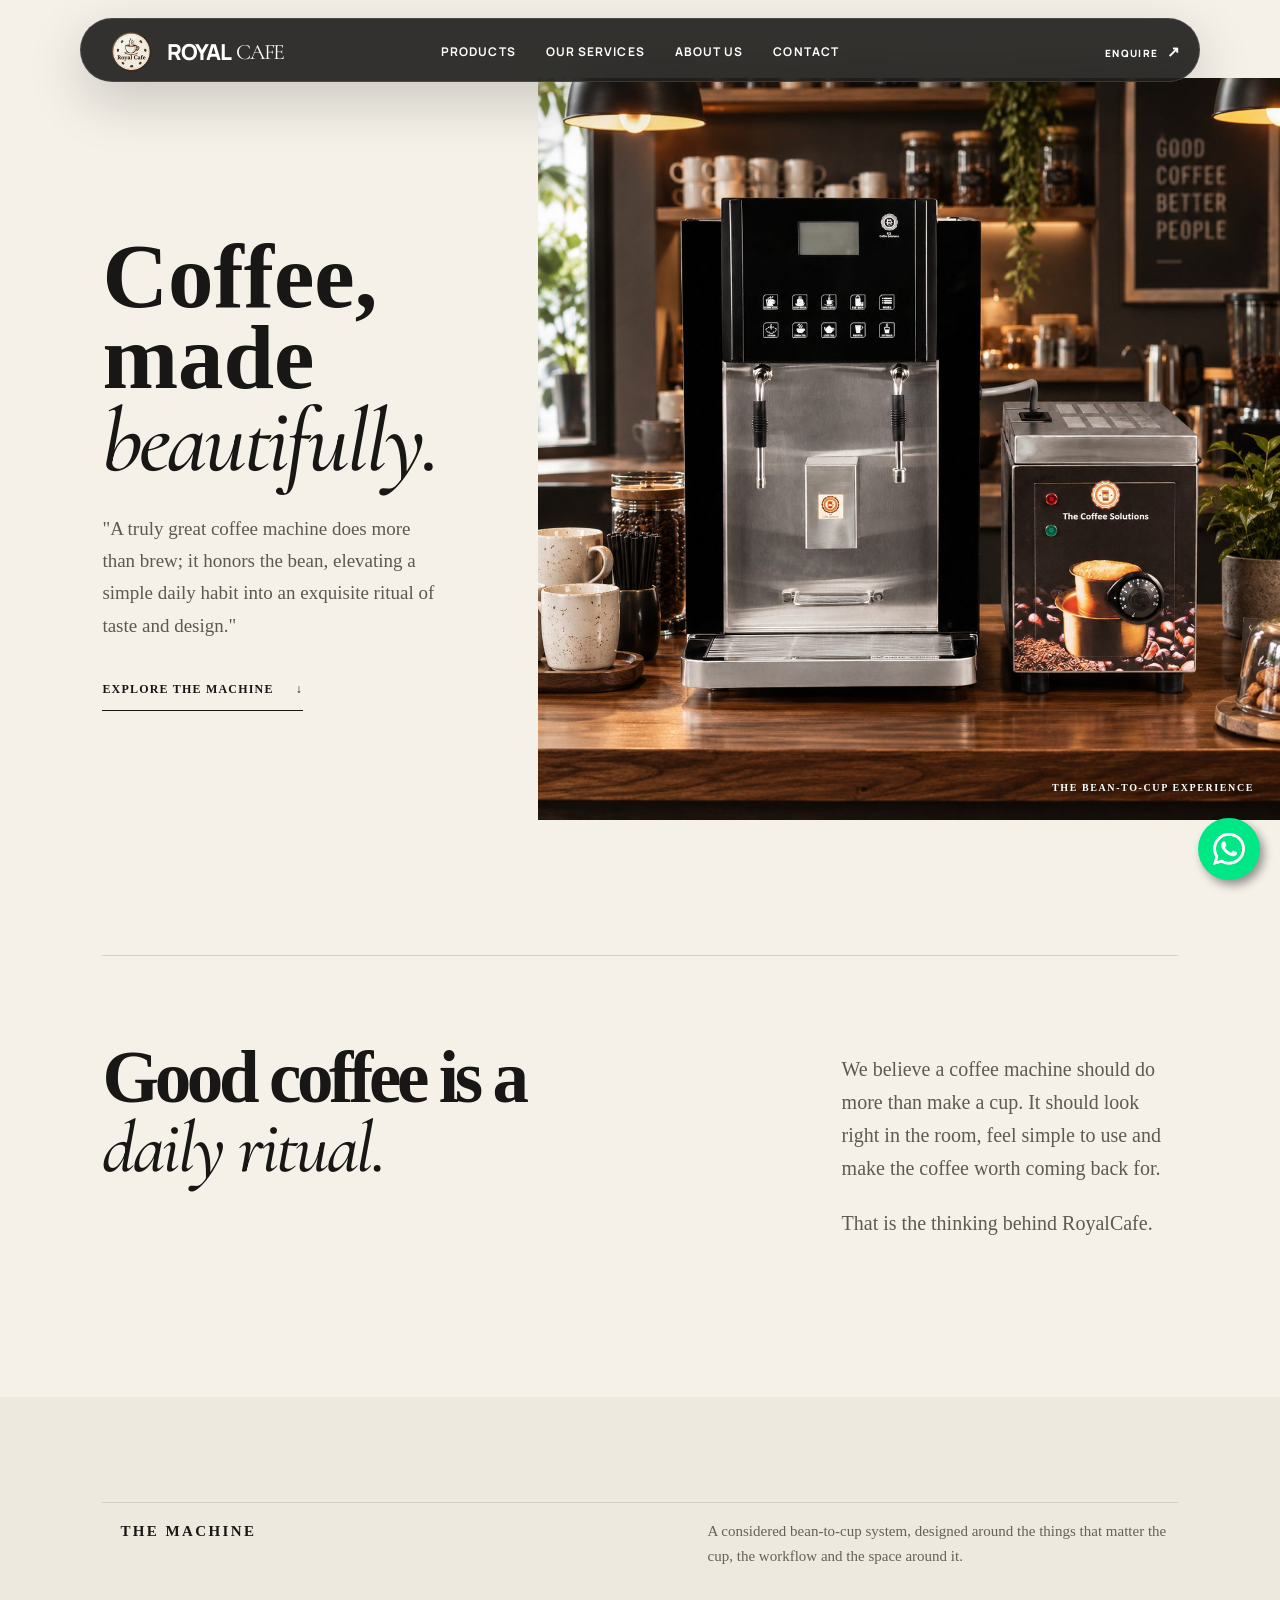
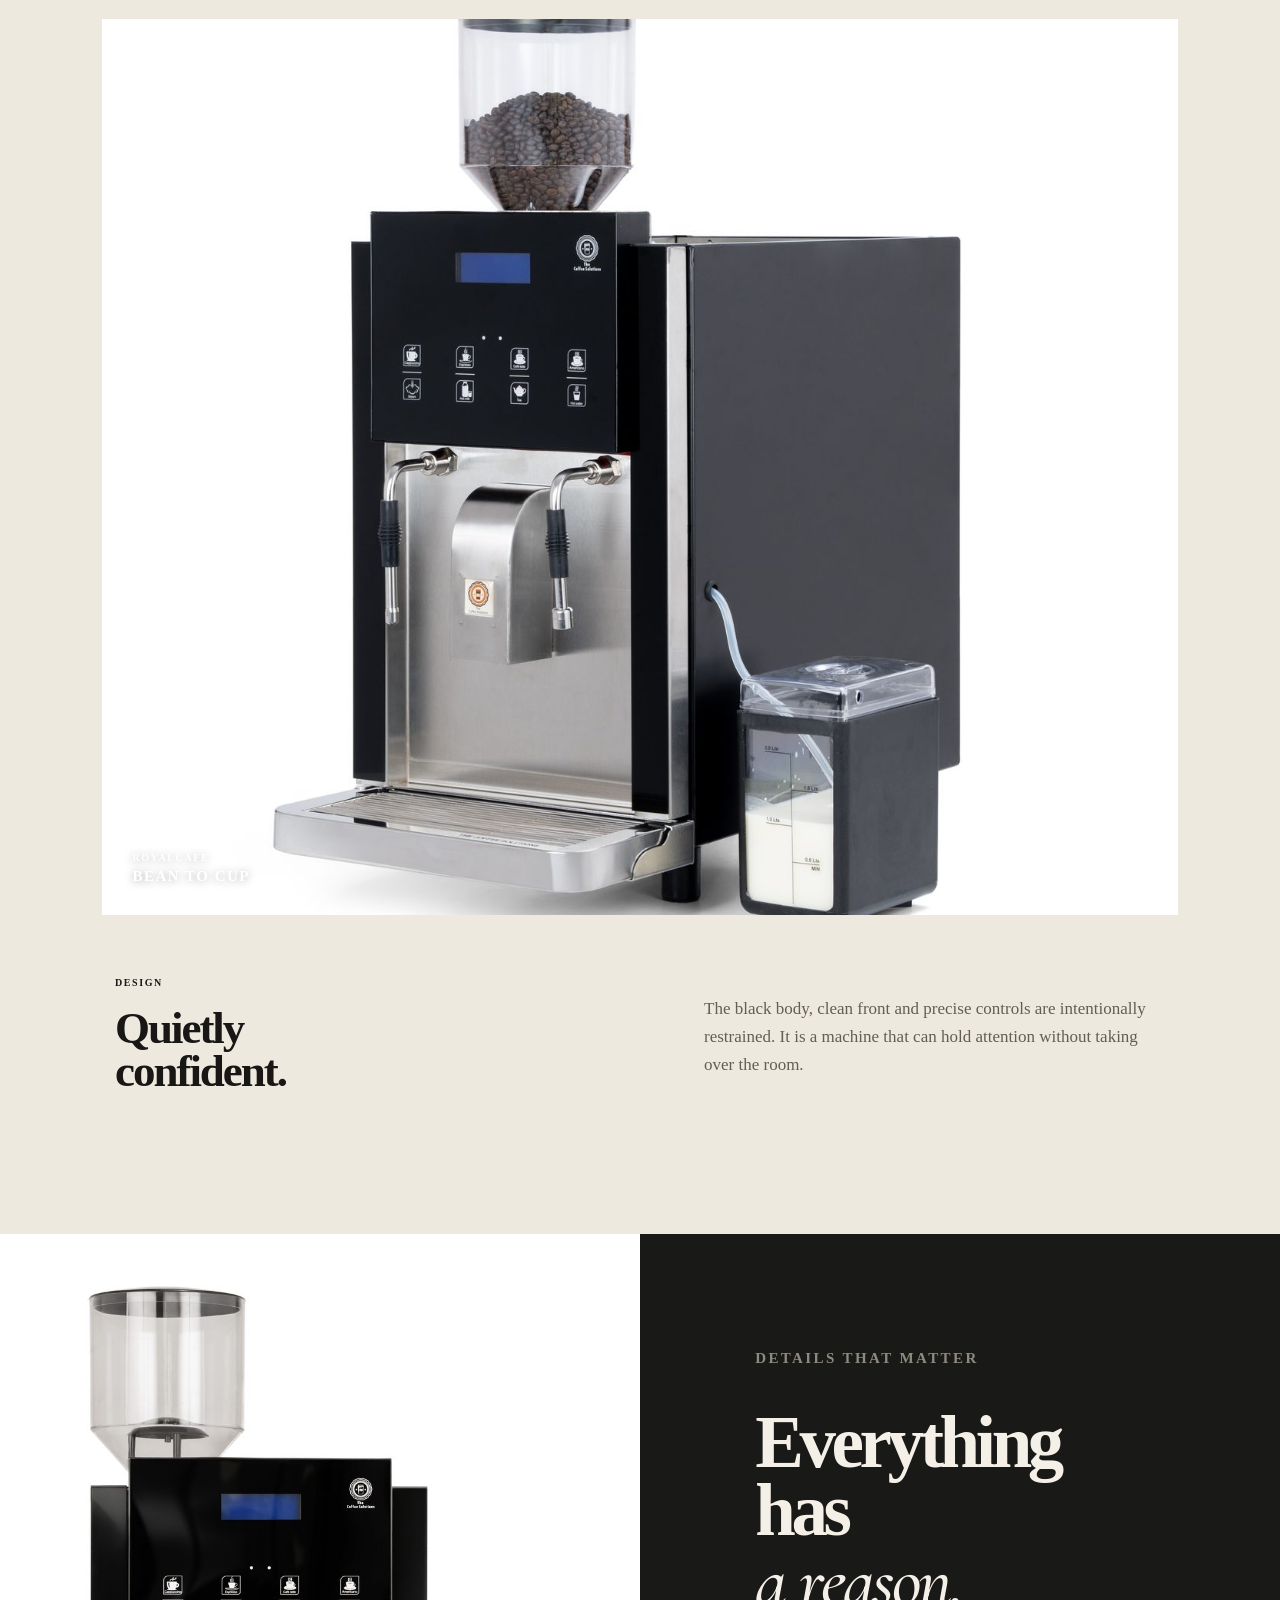
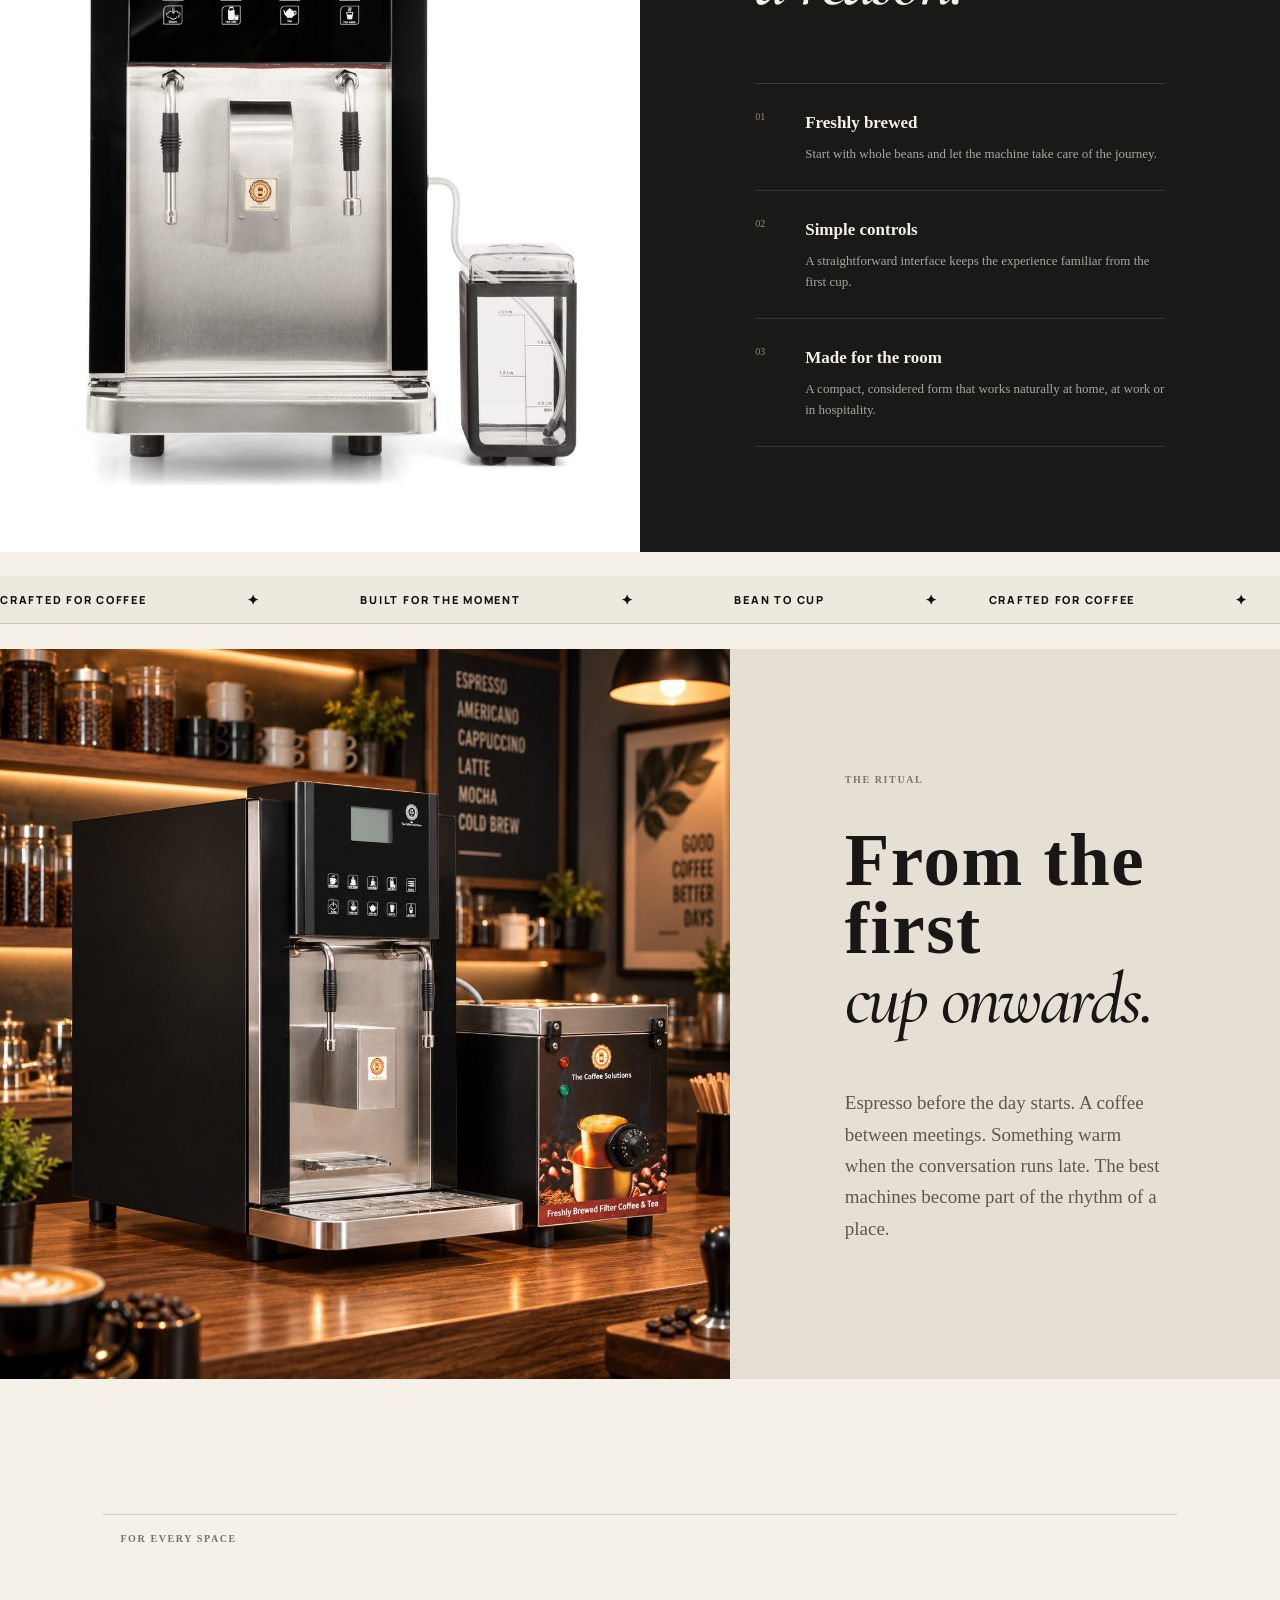
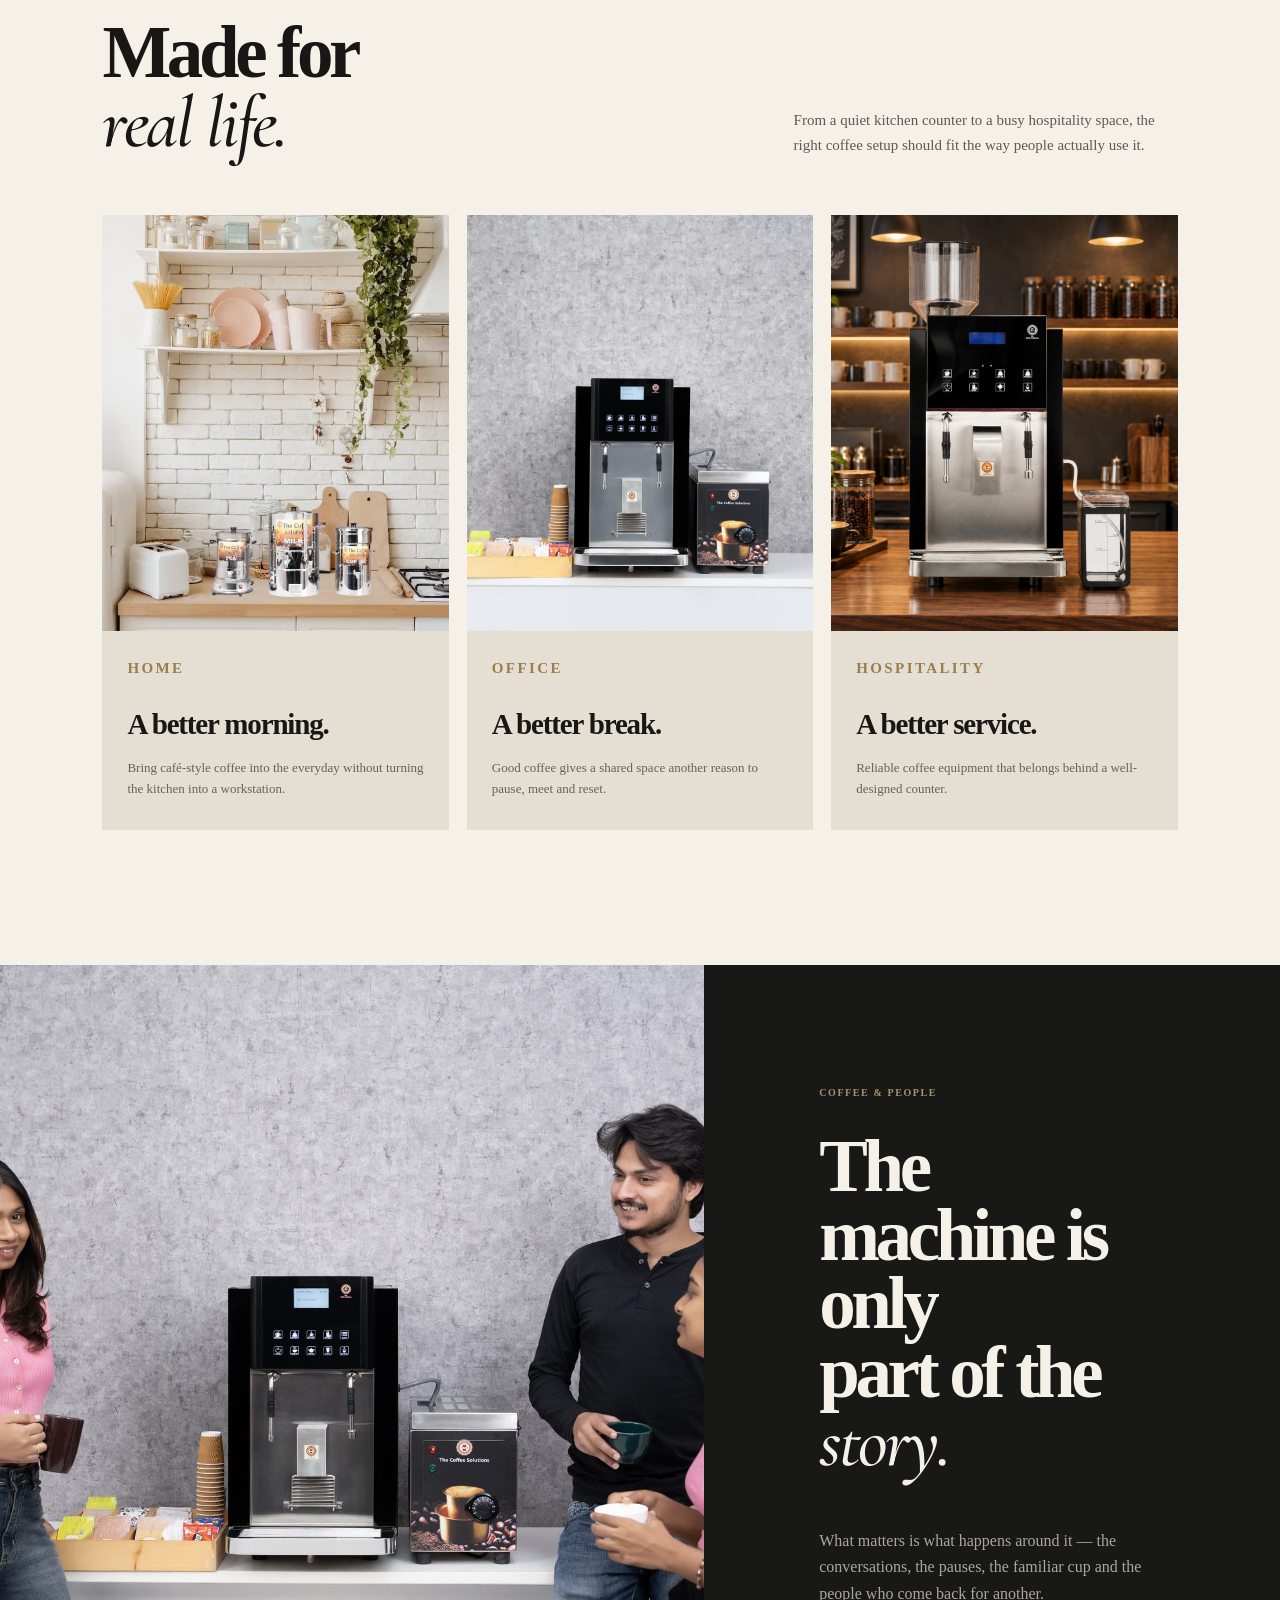
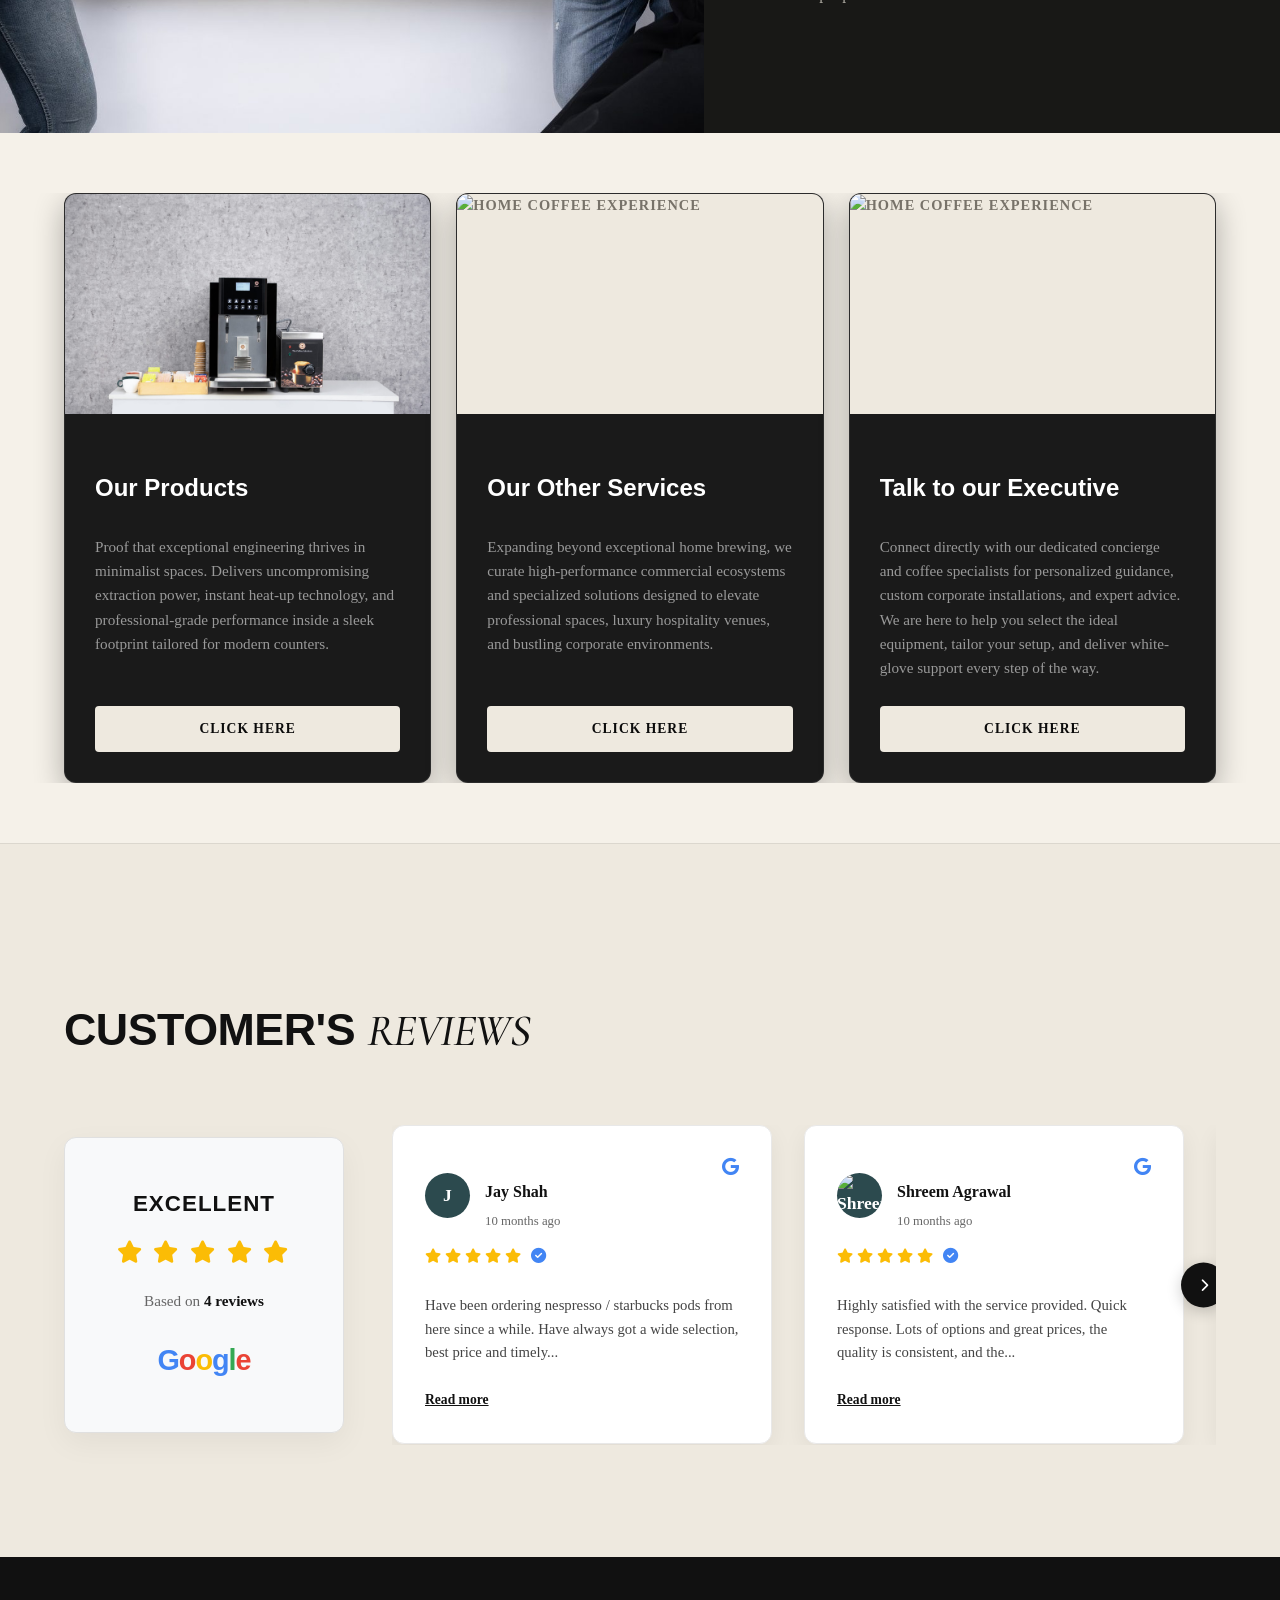
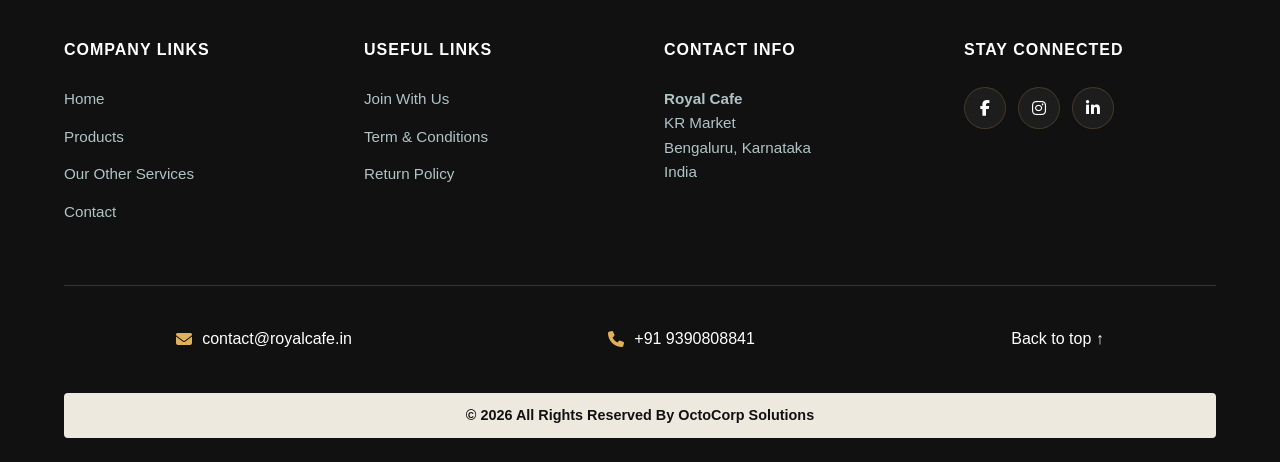
==== commit 030ede7a: "Fix home navigation and mobile footer links/layout" ====
--- a/index.html
+++ b/index.html
@@ -9,11 +9,7 @@
   <link rel="preconnect" href="https://fonts.gstatic.com" crossorigin>
   <link href="https://fonts.googleapis.com/css2?family=Cormorant+Garamond:ital,wght@0,500;0,600;1,500;1,600&family=Manrope:wght@400;500;600;700;800&display=swap" rel="stylesheet">
   <link rel="stylesheet" href="styles.css">
-
-
-  <link rel="stylesheet" href="[https://cdnjs.cloudflare.com/ajax/libs/font-awesome/6.4.0/css/all.min.css](https://cdnjs.cloudflare.com/ajax/libs/font-awesome/6.4.0/css/all.min.css)">
-
- <link rel="stylesheet" href="https://cdnjs.cloudflare.com/ajax/libs/font-awesome/6.4.0/css/all.min.css">
+<link rel="stylesheet" href="https://cdnjs.cloudflare.com/ajax/libs/font-awesome/6.4.0/css/all.min.css">
 
 
 
@@ -39,7 +35,7 @@
 
 
   <header class="header" id="top" data-header>
-    <a class="logo magnetic" href="#top" aria-label="RoyalCafe home">
+    <a class="logo magnetic" href="index.html" aria-label="RoyalCafe home">
       <img src="assets/images/logo.png" alt="RoyalCafe Logo" height="30">
       ROYAL<span>CAFE</span>
     </a>
--- a/styles.css
+++ b/styles.css
@@ -1622,3 +1622,357 @@
     animation-duration: 14s;
   }
 }
+
+
+/* Mobile responsiveness patch — preserves the existing RoyalCafe visual direction. */
+img, video {
+  max-width: 100%;
+}
+.hero-media video,
+.ritual-media video {
+  display: block;
+  width: 100%;
+  height: 100%;
+  object-fit: cover;
+}
+.card-container,
+.reviews-content-wrapper,
+.reviews-slider-container,
+.review-cards-track {
+  min-width: 0;
+}
+.card-container {
+  width: min(100% - 2rem, 1400px);
+  margin-inline: auto;
+}
+.card,
+.card-image,
+.card-content {
+  min-width: 0;
+}
+.card-image img {
+  display: block;
+  width: 100%;
+  height: 100%;
+  object-fit: cover;
+}
+.review-cards-track {
+  will-change: transform;
+}
+.review-card {
+  box-sizing: border-box;
+}
+.header .mobile-nav {
+  max-height: min(70vh, 520px);
+  overflow-y: auto;
+  overscroll-behavior: contain;
+  z-index: 1002;
+}
+.header .menu {
+  align-items: center;
+  justify-content: center;
+  cursor: pointer;
+  touch-action: manipulation;
+}
+.header .mobile-nav a,
+.header .menu {
+  -webkit-tap-highlight-color: transparent;
+}
+@media (max-width: 768px) {
+  .hero-media {
+    min-height: clamp(260px, 75vw, 500px);
+    height: auto;
+  }
+  .product-stage {
+    height: auto;
+    min-height: 0;
+    aspect-ratio: 4 / 5;
+  }
+  .product-stage > img {
+    width: 100%;
+    height: 100%;
+    object-fit: contain;
+  }
+  .details-image,
+  .statement-image {
+    min-height: 0;
+    aspect-ratio: 4 / 3;
+  }
+  .details-image img,
+  .statement-image img {
+    display: block;
+    width: 100%;
+    height: 100%;
+    object-fit: cover;
+  }
+  .ritual-media {
+    min-height: 0;
+    aspect-ratio: 4 / 3;
+  }
+  .range-grid {
+    gap: 1.25rem;
+  }
+  .card-container {
+    width: calc(100% - 2rem);
+    gap: 1rem;
+  }
+  .reviews-section {
+    padding-inline: 1rem;
+  }
+  .reviews-content-wrapper {
+    gap: 1.5rem;
+  }
+  .reviews-summary-card {
+    box-sizing: border-box;
+  }
+  .review-card {
+    min-width: min(82vw, 340px);
+    max-width: min(82vw, 340px);
+    padding: 1.25rem;
+  }
+  .review-cards-track {
+    gap: 1rem;
+  }
+  .slider-arrow {
+    right: 4px;
+    width: 40px;
+    height: 40px;
+  }
+  .footer-container {
+    grid-template-columns: repeat(2, minmax(0, 1fr));
+    gap: 1.75rem 1rem;
+  }
+  .footer-contact-bar {
+    gap: 1rem;
+    overflow-wrap: anywhere;
+  }
+}
+@media (max-width: 480px) {
+  .header .logo {
+    font-size: 18px;
+  }
+  .hero h1 {
+    font-size: clamp(2.5rem, 12vw, 3.6rem);
+    overflow-wrap: anywhere;
+  }
+  .intro h2,
+  .machine h2,
+  .details h2,
+  .ritual h2,
+  .range h2,
+  .statement h2,
+  .journal h2 {
+    font-size: clamp(2.25rem, 10vw, 3.1rem);
+  }
+  .hero-copy,
+  .details-copy,
+  .ritual-copy,
+  .statement-copy {
+    padding-inline: 6vw;
+  }
+  .footer-container {
+    grid-template-columns: 1fr;
+  }
+  .review-card {
+    min-width: calc(100vw - 4rem);
+    max-width: calc(100vw - 4rem);
+  }
+  .ticker-group {
+    gap: 2rem;
+  }
+}
+@media (prefers-reduced-motion: reduce) {
+  .header,
+  .header *,
+  .review-cards-track,
+  .slider-arrow,
+  .ticker-track {
+    scroll-behavior: auto !important;
+    animation-duration: 0.01ms !important;
+    transition-duration: 0.01ms !important;
+  }
+}
+
+
+/* Contact page mobile layout: stack concierge card and enquiry form. */
+.contact-page-main { width: 100%; min-width: 0; }
+.contact-page-grid {
+  display: grid;
+  grid-template-columns: minmax(0, 1fr) minmax(0, 1fr);
+  align-items: stretch;
+  gap: clamp(24px, 4vw, 60px);
+  min-width: 0;
+}
+.contact-concierge-card, .contact-page-form { min-width: 0; width: 100%; }
+.contact-concierge-card { overflow-wrap: anywhere; }
+.contact-page-form input, .contact-page-form textarea {
+  display: block; max-width: 100%; min-width: 0; box-sizing: border-box; font-size: 16px;
+}
+.contact-page-form textarea { resize: vertical; }
+@media (max-width: 768px) {
+  .contact-page-main { padding: 112px 1.25rem 4rem !important; }
+  .contact-page-main .section-top { margin-bottom: 2.5rem; }
+  .contact-page-main h1 { font-size: clamp(2.75rem, 11vw, 4rem) !important; line-height: 1.02; overflow-wrap: normal; }
+  .contact-page-main > p { font-size: 1.05rem !important; line-height: 1.65; margin-bottom: 2rem !important; }
+  .contact-page-grid { grid-template-columns: minmax(0, 1fr); gap: 1.5rem; }
+  .contact-concierge-card { padding: 1.5rem !important; border-radius: 12px; }
+  .contact-concierge-card h3 { font-size: 1.55rem !important; line-height: 1.2; }
+  .contact-concierge-card p { overflow-wrap: anywhere; }
+  .contact-page-form { gap: 1.1rem !important; }
+  .contact-page-form label { font-size: 0.8rem !important; }
+  .contact-page-form input, .contact-page-form textarea { width: 100% !important; padding: 14px !important; }
+  .contact-page-form .card-button { width: 100%; min-height: 48px; }
+}
+@media (max-width: 380px) {
+  .contact-page-main { padding-inline: 1rem !important; }
+  .contact-concierge-card { padding: 1.2rem !important; }
+}
+
+
+/* Final mobile viewport corrections: enforce full-width sections and readable cards. */
+html, body {
+  width: 100%;
+  max-width: 100%;
+}
+body { overflow-x: clip; }
+.card-container, .reviews-section, .site-footer {
+  width: 100%;
+  max-width: 100%;
+  min-width: 0;
+  box-sizing: border-box;
+}
+@media (max-width: 768px) {
+  .card-container {
+    display: grid !important;
+    grid-template-columns: minmax(0, 1fr) !important;
+    flex-wrap: initial !important;
+    width: calc(100% - 2rem) !important;
+    max-width: 680px !important;
+    margin: 2rem auto !important;
+    padding: 0 !important;
+    gap: 1rem !important;
+    overflow: visible !important;
+  }
+  .card {
+    width: 100% !important;
+    min-width: 0 !important;
+    max-width: none !important;
+    box-sizing: border-box;
+  }
+  .card-content { padding: 1.25rem !important; }
+  .card-title, .card-text { overflow-wrap: break-word; word-break: normal; }
+  .reviews-section {
+    width: 100% !important;
+    padding: 3rem 1rem !important;
+    box-sizing: border-box;
+  }
+  .reviews-content-wrapper {
+    display: flex !important;
+    flex-direction: column !important;
+    align-items: stretch !important;
+    width: 100% !important;
+    gap: 1.25rem !important;
+  }
+  .reviews-summary-card {
+    width: 100% !important;
+    min-width: 0 !important;
+    box-sizing: border-box;
+    padding: 1.75rem 1rem !important;
+  }
+  .reviews-slider-container {
+    width: 100% !important;
+    min-width: 0 !important;
+    overflow: hidden !important;
+  }
+  .review-cards-track {
+    display: flex;
+    gap: 1rem !important;
+    width: max-content;
+  }
+  .review-card {
+    flex: 0 0 calc(100vw - 4rem) !important;
+    width: calc(100vw - 4rem) !important;
+    min-width: 0 !important;
+    max-width: calc(100vw - 4rem) !important;
+    box-sizing: border-box;
+  }
+  .site-footer {
+    width: 100% !important;
+    padding: 2.5rem 1rem 1rem !important;
+    box-sizing: border-box;
+  }
+  .footer-container {
+    grid-template-columns: minmax(0, 1fr) !important;
+    width: 100% !important;
+    gap: 1.5rem !important;
+  }
+  .footer-contact-bar { width: 100%; min-width: 0; flex-wrap: wrap; }
+  .site-footer .footer-bottom { width: 100%; box-sizing: border-box; }
+}
+
+
+/* Ensure the copyright remains visible even though the mobile footer hides other paragraphs. */
+.site-footer .footer-bottom,
+.site-footer .footer-bottom a,
+.site-footer .footer-bottom p {
+  display: block !important;
+  visibility: visible !important;
+  opacity: 1 !important;
+}
+.site-footer .footer-bottom {
+  width: 100%;
+  box-sizing: border-box;
+  text-align: center;
+  color: #111;
+}
+.site-footer .footer-bottom a {
+  color: inherit;
+  text-decoration: none;
+}
+.site-footer .footer-bottom p {
+  margin: 0;
+  padding: 0.65rem 0.5rem;
+  color: #111 !important;
+  font-size: 0.9rem;
+  line-height: 1.5;
+  overflow-wrap: anywhere;
+}
+
+
+/* Alignment refinements for Services and Terms pages. */
+.services-page-main,
+.terms-page-main { width: 100%; box-sizing: border-box; min-width: 0; }
+.services-page-main h1,
+.terms-page-main h1 { max-width: 100%; overflow-wrap: break-word; }
+.services-page-main > p { line-height: 1.7; }
+.services-page-grid { grid-template-columns: repeat(3, minmax(0, 1fr)) !important; align-items: stretch; }
+.service-page-card { min-width: 0; height: 100%; }
+.service-page-image img { display: block; width: 100%; height: 100%; object-fit: contain; }
+.service-page-card-content { min-width: 0; }
+.service-page-card-content h3 { line-height: 1.25; }
+.service-page-card-content p { line-height: 1.7 !important; }
+.terms-page-content section { min-width: 0; }
+.terms-page-content h3 { line-height: 1.35; }
+.terms-page-content p { margin-top: 0; line-height: 1.8; overflow-wrap: break-word; }
+@media (max-width: 1000px) {
+  .services-page-grid { grid-template-columns: repeat(2, minmax(0, 1fr)) !important; gap: 24px !important; }
+  .services-page-main { padding-left: 5vw !important; padding-right: 5vw !important; }
+  .service-page-card-content { padding: 26px !important; }
+}
+@media (max-width: 650px) {
+  .services-page-main { padding: 108px 1rem 4rem !important; }
+  .services-page-main .section-top,
+  .terms-page-main .section-top { margin-bottom: 2rem; }
+  .services-page-main h1 { font-size: clamp(2.35rem, 10vw, 3.5rem) !important; line-height: 1.04; letter-spacing: -.035em; margin-bottom: 1.1rem !important; }
+  .services-page-main > p { font-size: 1rem !important; line-height: 1.7; margin-bottom: 2rem !important; }
+  .services-page-grid { grid-template-columns: minmax(0, 1fr) !important; gap: 1.25rem !important; }
+  .service-page-image { height: auto !important; aspect-ratio: 4 / 3; }
+  .service-page-card-content { padding: 1.25rem !important; }
+  .service-page-card-content h3 { font-size: 1.55rem !important; }
+  .service-page-card-content p { margin-bottom: 1.25rem !important; }
+  .terms-page-main { padding: 108px 1.25rem 4rem !important; }
+  .terms-page-title { font-size: clamp(2.25rem, 9vw, 3.25rem) !important; line-height: 1.08; letter-spacing: -.03em; margin-bottom: 1.5rem !important; }
+  .terms-page-content { gap: 1.5rem !important; font-size: .98rem; }
+  .terms-page-content h3 { font-size: 1.15rem !important; margin-bottom: .5rem !important; }
+  .terms-page-content p { line-height: 1.75; }
+}
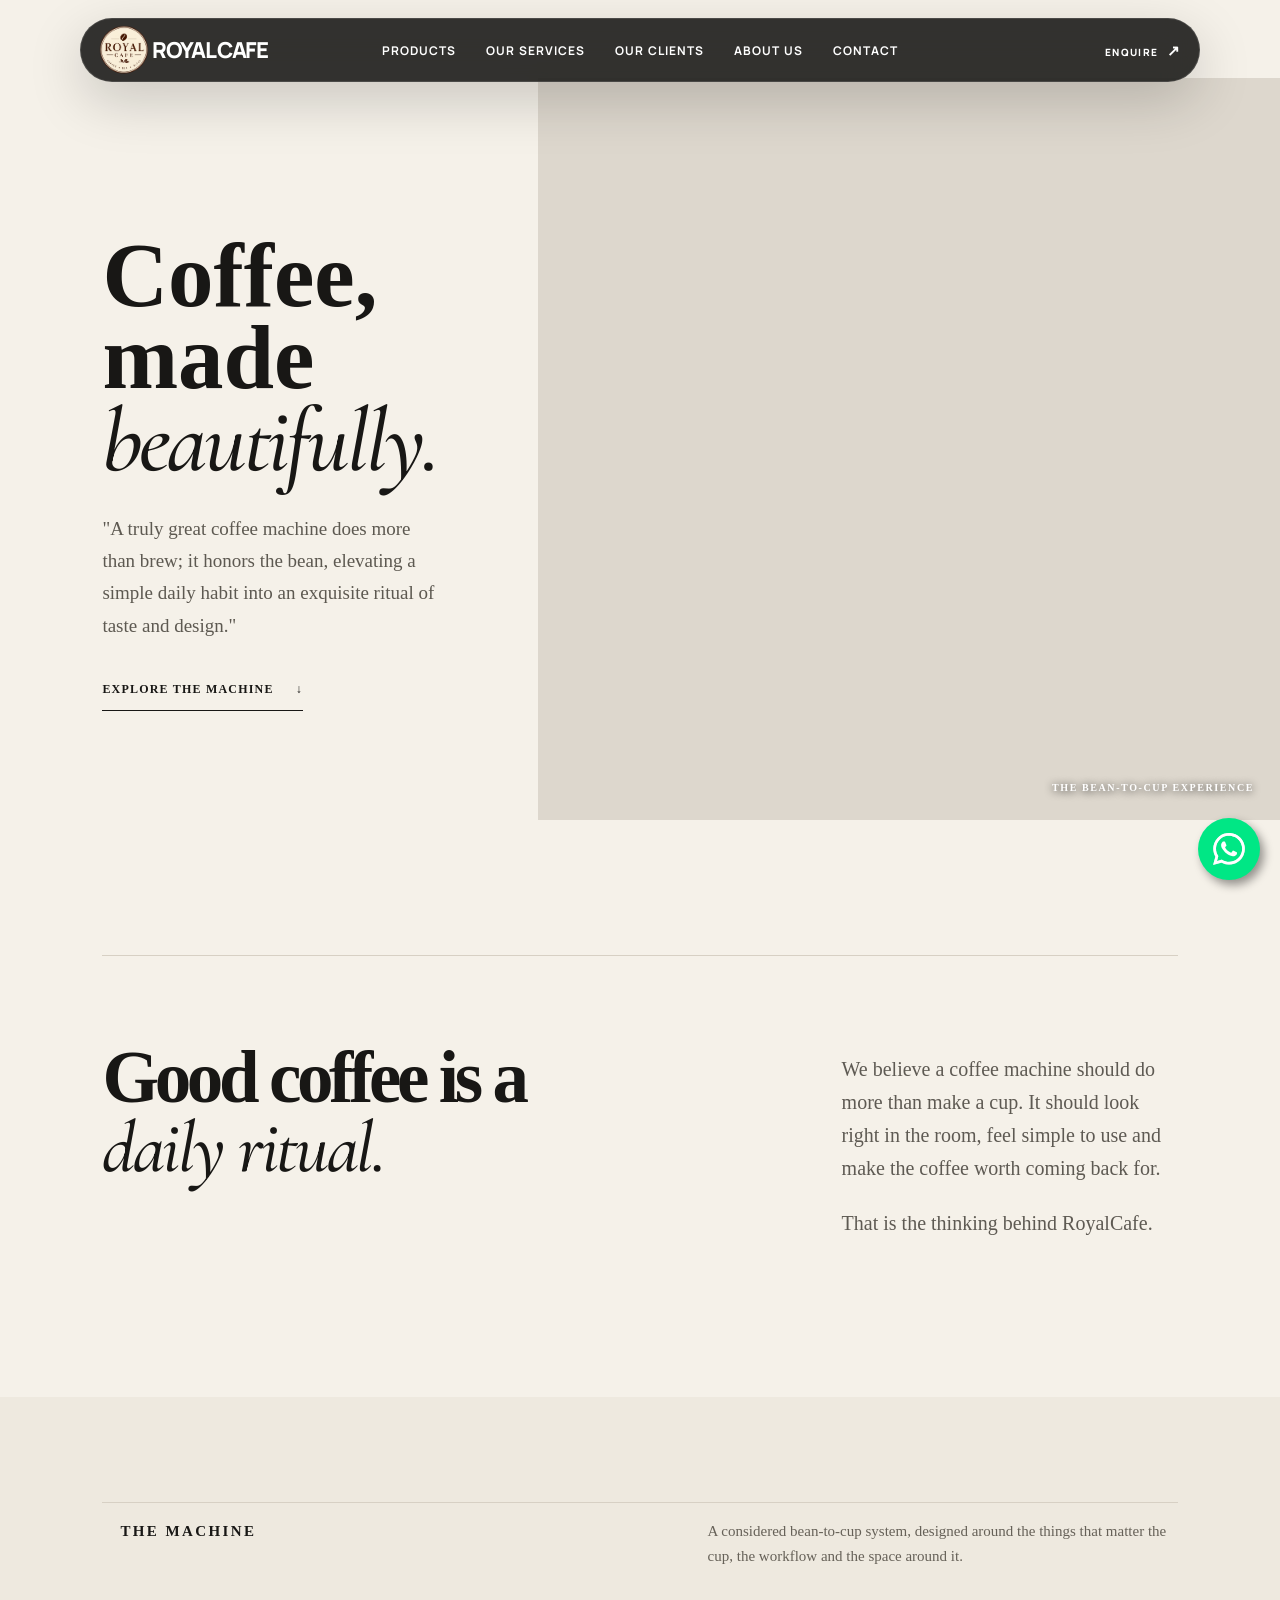
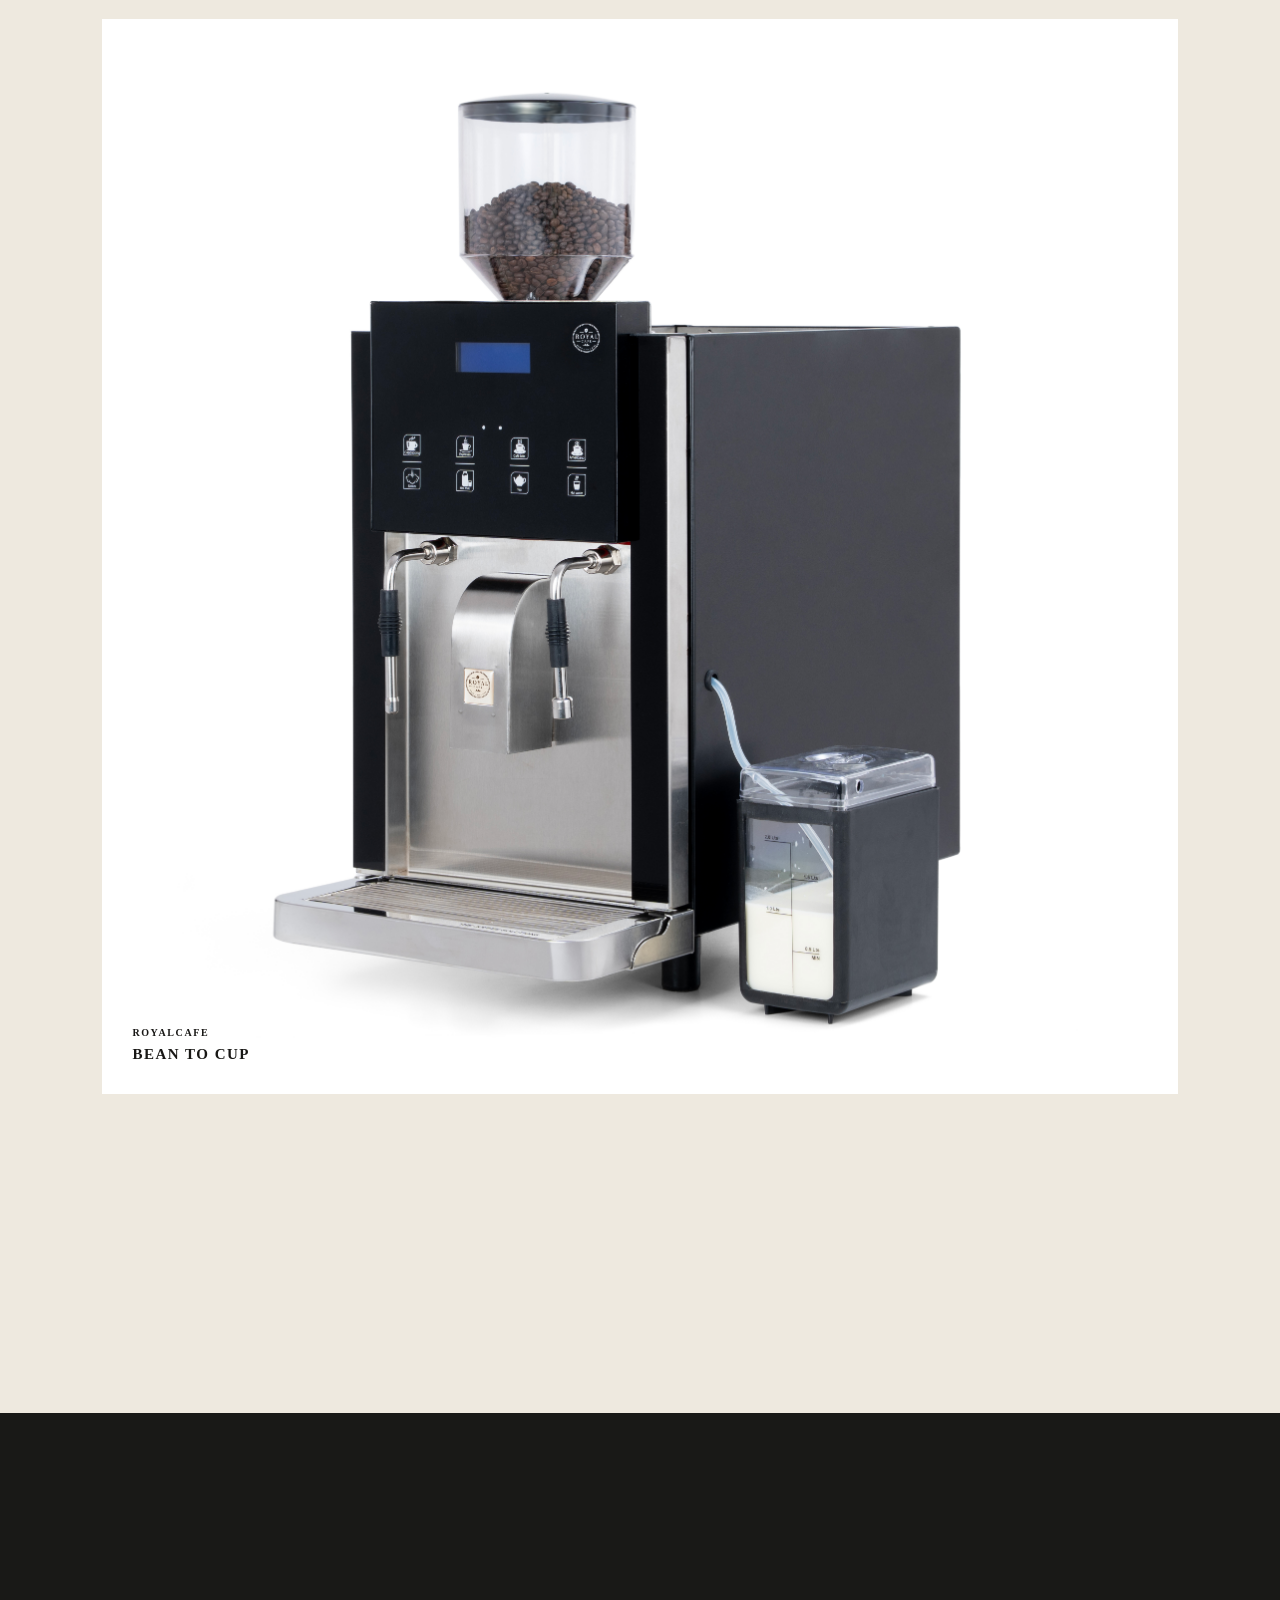
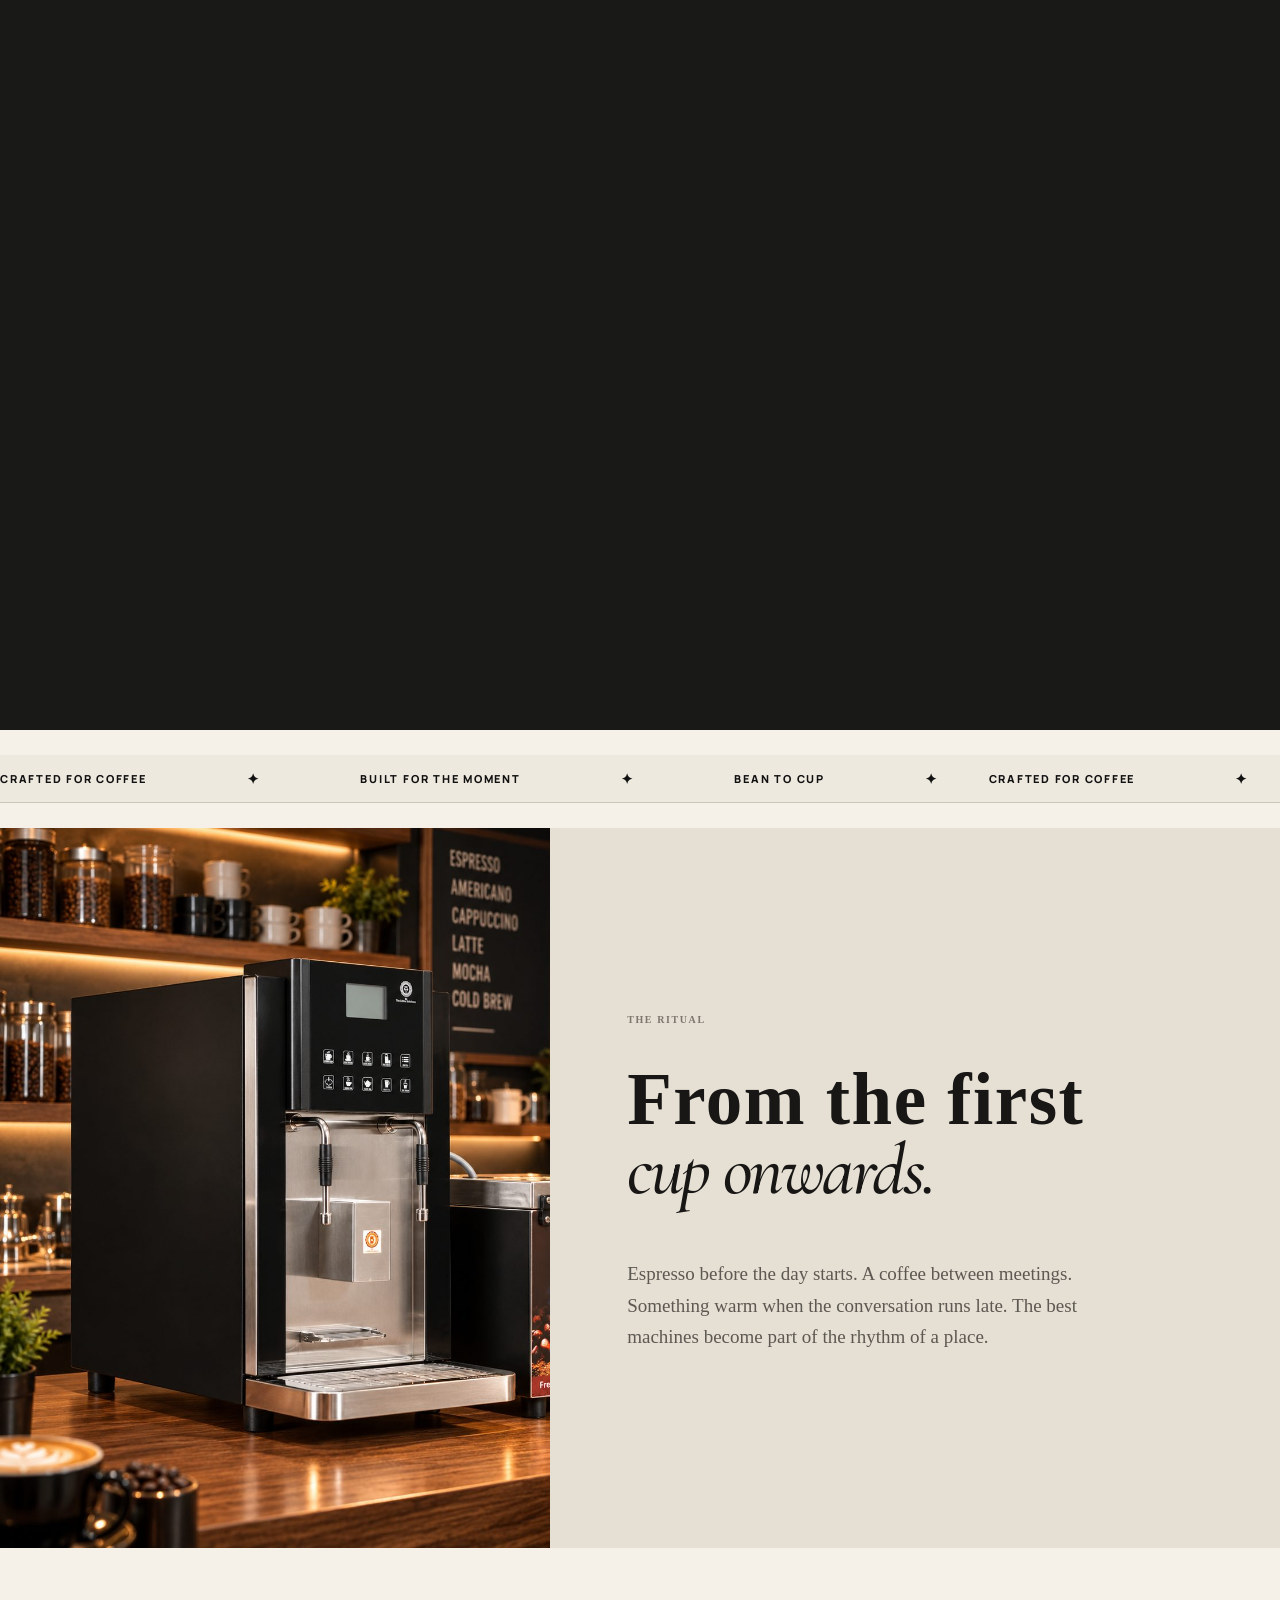
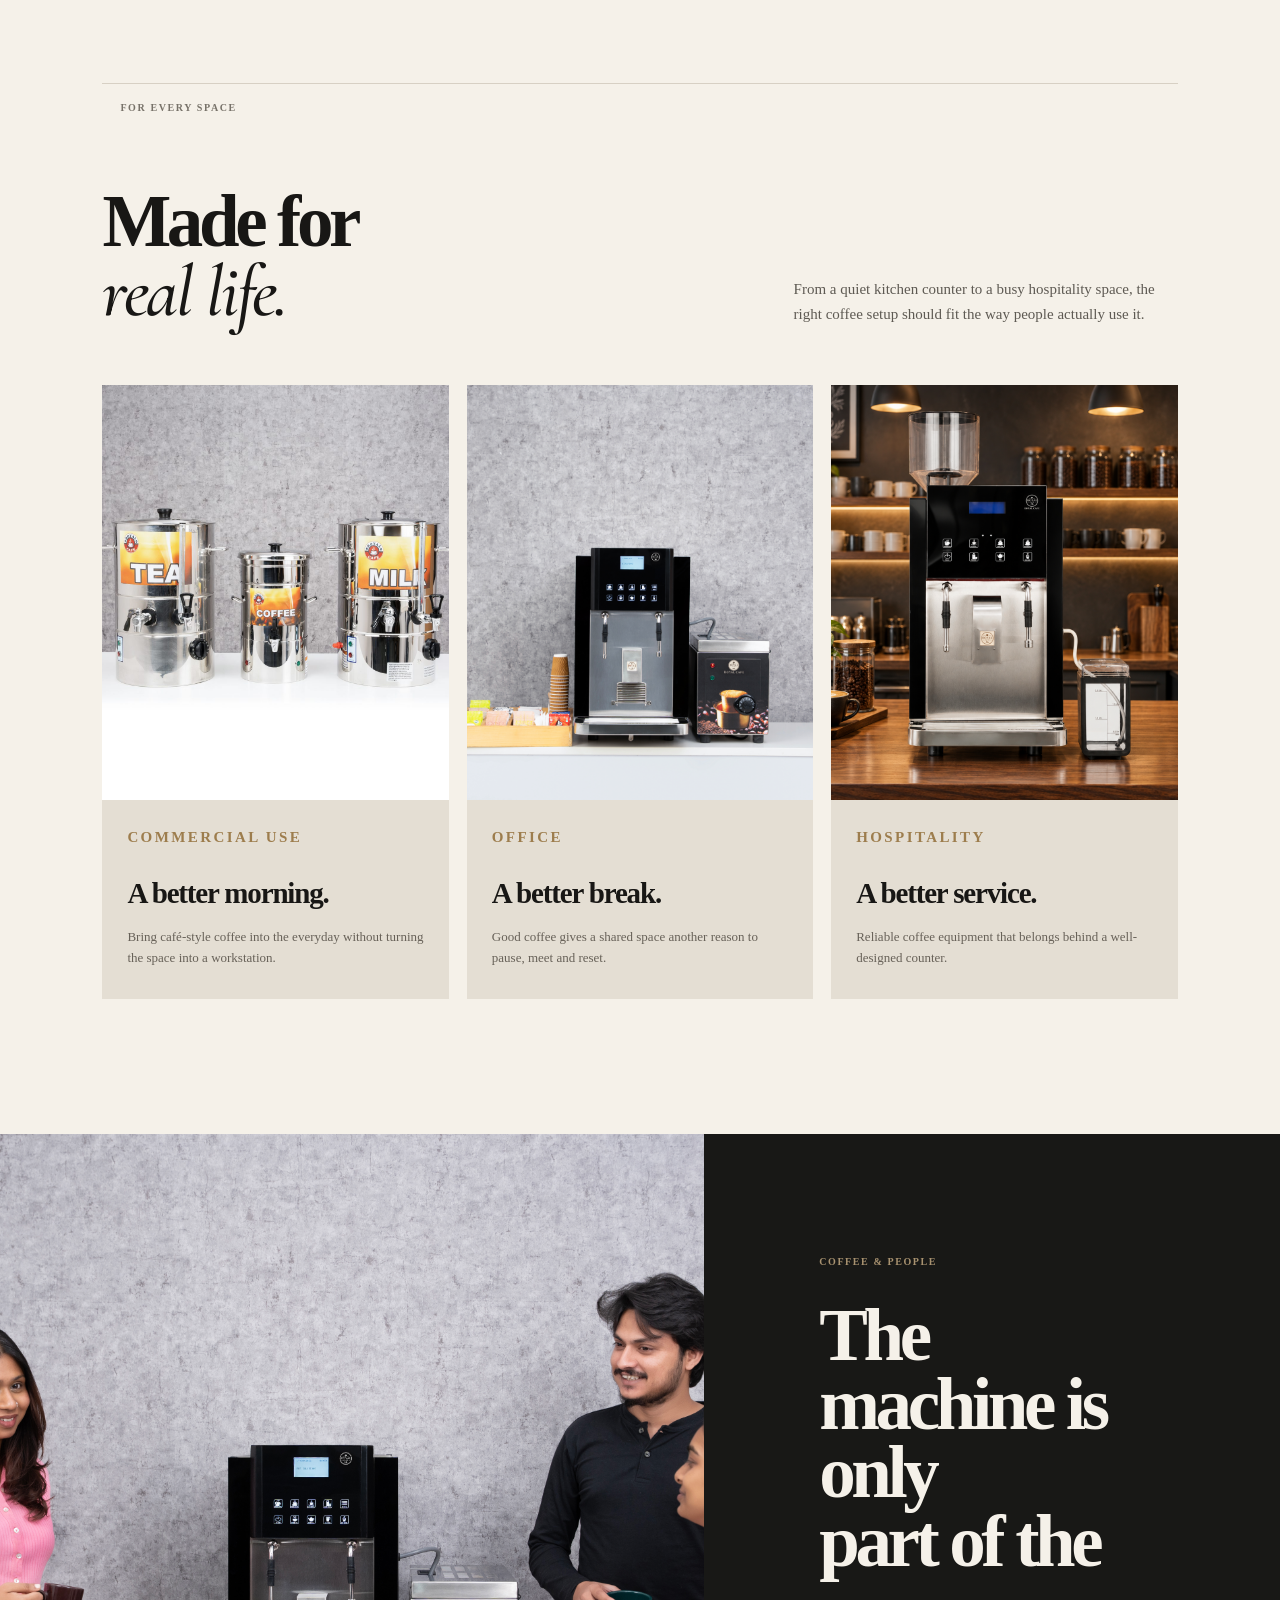
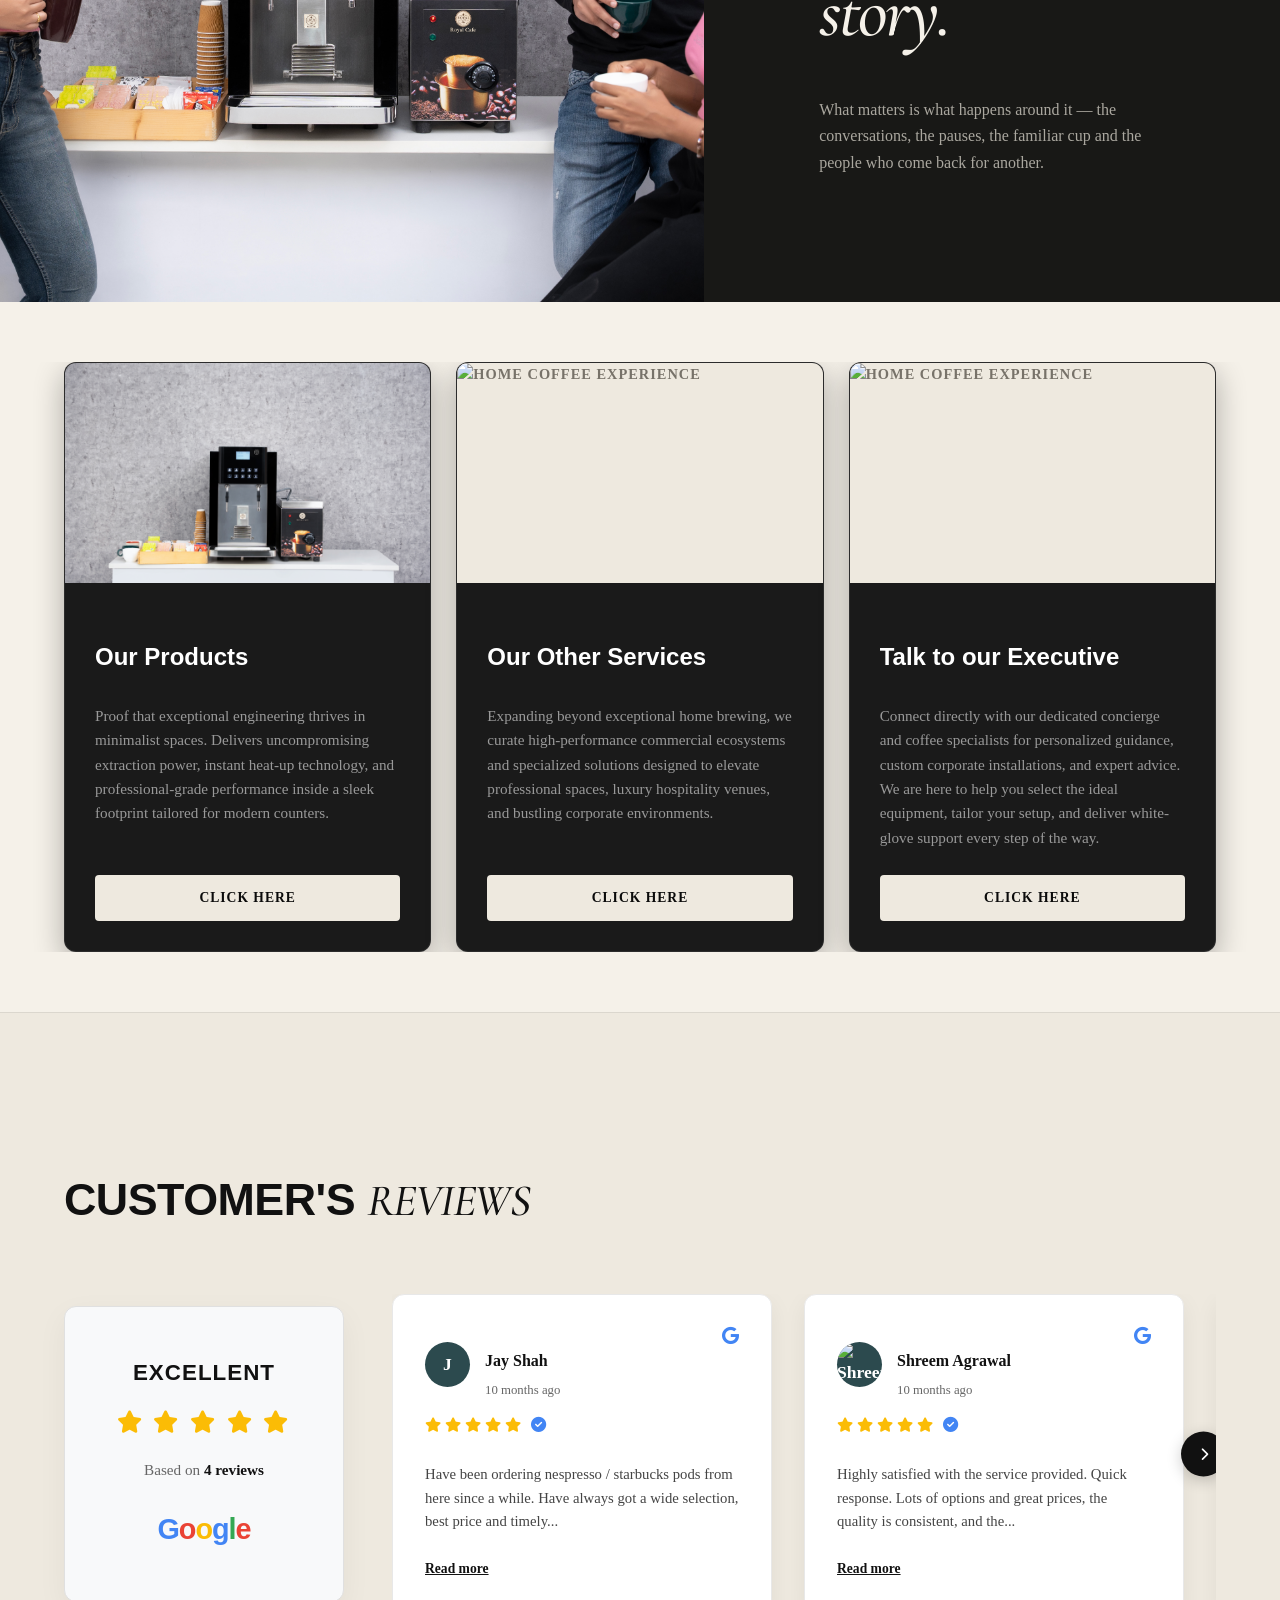
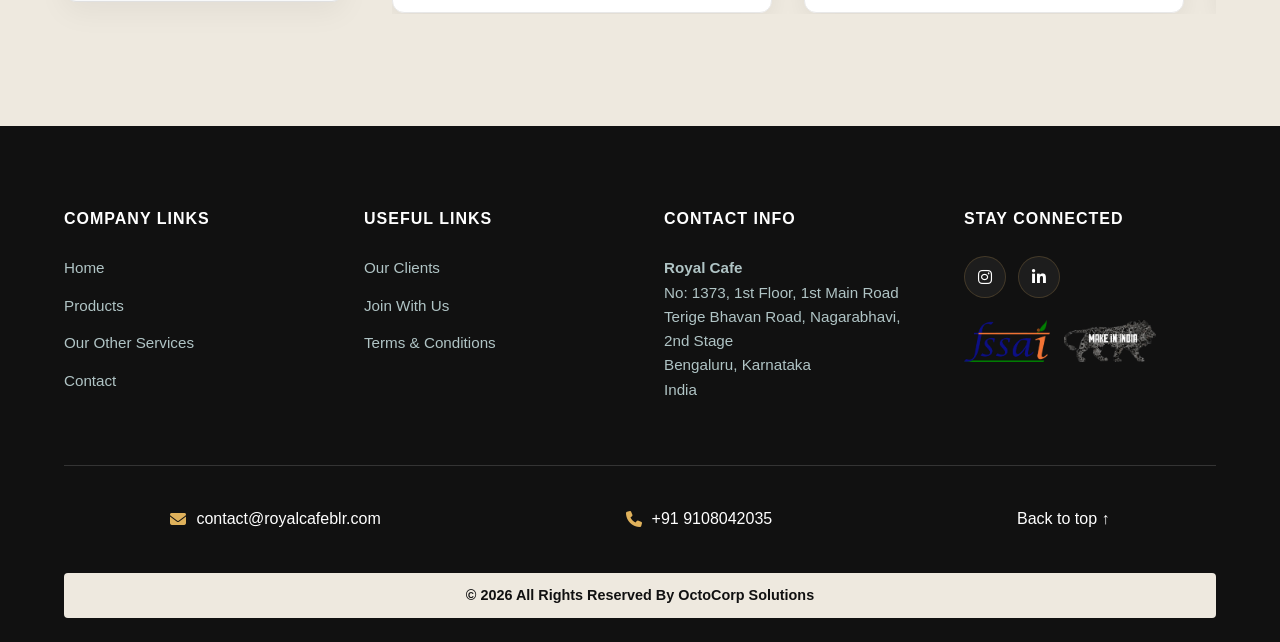
==== commit ba466e13: "updated" ====
--- a/index.html
+++ b/index.html
@@ -36,15 +36,15 @@
 
   <header class="header" id="top" data-header>
     <a class="logo magnetic" href="index.html" aria-label="RoyalCafe home">
-      <img src="assets/images/logo.png" alt="RoyalCafe Logo" height="30">
-      ROYAL<span>CAFE</span>
+      <img src="assets/images/logo.png" alt="RoyalCafe Logo" height="20">
+      ROYAL CAFE
     </a>
     <nav class="desktop-nav">
-      <a href="products.html">Products</a><a href="services.html">Our Services</a><a href="about.html">About Us</a><a href="contact.html">Contact</a>
+      <a href="products.html">Products</a><a href="services.html">Our Services</a><a href="client.html">Our Clients</a><a href="about.html">About Us</a><a href="contact.html">Contact</a>
     </nav>
     <a class="header-cta magnetic" href="contact.html">ENQUIRE<span>↗</span></a>
     <button class="menu" aria-label="Open menu" aria-expanded="false"><i></i><i></i></button>
-    <nav class="mobile-nav"><a href="products.html">Products</a><a href="services.html">Our Services</a><a href="about.html">About Us</a><a href="contact.html">Contact</a></nav>
+    <nav class="mobile-nav"><a href="products.html">Products</a><a href="services.html">Our Services</a><a href="client.html">Our Clients</a><a href="about.html">About Us</a><a href="contact.html">Contact</a></nav>
   </header>
 
 
@@ -97,7 +97,7 @@
     </section>
 
     <section class="details">
-      <div class="details-image"><img src="assets/images/RoyalCfe-17-9-26-00007-copy.jpg" alt="Close view of RoyalCafe coffee machine"></div>
+      <div class="details-image"><img src="assets/01/4.jpg" alt="Close view of RoyalCafe coffee machine"></div>
       <div class="details-copy">
         <span class="section-number"></span><p class="small-label">DETAILS THAT MATTER</p>
         <h2>Everything has<br><em>a reason.</em></h2>
@@ -126,7 +126,7 @@
     <br>
 
     <section class="ritual">
-      <div class="ritual-media"><video autoplay muted loop playsinline poster="assets/images/1.jpg"><source src="assets/videos/02-Coffee-and-Tea.mp4" type="video/mp4"></video></div>
+      <div class="ritual-media"><video autoplay muted loop playsinline poster="assets/images/1.jpg"><source src="assets/videos/edited.mp4" type="video/mp4"></video></div>
       <div class="ritual-copy"><span class="section-number"></span><p class="small-label">THE RITUAL</p><h2>From the first<br><em>cup onwards.</em></h2><p>Espresso before the day starts. A coffee between meetings. Something warm when the conversation runs late. The best machines become part of the rhythm of a place.</p></div>
     </section>
 
@@ -134,7 +134,7 @@
       <div class="section-top"><span></span><p>FOR EVERY SPACE</p></div>
       <div class="range-head"><h2>Made for<br><em>real life.</em></h2><p>From a quiet kitchen counter to a busy hospitality space, the right coffee setup should fit the way people actually use it.</p></div>
       <div class="range-grid">
-        <article><img src="assets/images/4.png" alt="RoyalCafe in a hospitality setting"><div><span>HOME</span><h3>A better morning.</h3><p>Bring café-style coffee into the everyday without turning the kitchen into a workstation.</p></div></article>
+        <article><img src="assets/images/RoyalCfe-17-9-26-00037-copy-2.jpg" alt="RoyalCafe in a hospitality setting"><div><span>Commercial Use</span><h3>A better morning.</h3><p>Bring café-style coffee into the everyday without turning the space into a workstation.</p></div></article>
         <article><img src="assets/images/RoyalCfe-17-9-26-00031-copy-2.jpg" alt="People enjoying coffee around RoyalCafe machine"><div><span>OFFICE</span><h3>A better break.</h3><p>Good coffee gives a shared space another reason to pause, meet and reset.</p></div></article>
         <article><img src="assets/images/3.png" alt="RoyalCafe machine in a cafe"><div><span>HOSPITALITY</span><h3>A better service.</h3><p>Reliable coffee equipment that belongs behind a well-designed counter.</p></div></article>
       </div>
@@ -291,77 +291,61 @@
     </div>
 </section>
 
-  <!-- Footer Section -->
-<footer class="site-footer">
+  <!-- Footer -->
+  <footer class="site-footer">
     <div class="footer-container">
-        <!-- Column 1: Company Links -->
         <div class="footer-col">
             <h3>Company Links</h3>
             <ul>
-                <li><a href="#">Home</a></li>
+                <li><a href="index.html">Home</a></li>
                 <li><a href="products.html">Products</a></li>
-                <li><a href="services.html">Our Other Services</a></li>
+                <li><a href="services.html">Our Other Services</a></li> 
                 <li><a href="contact.html">Contact</a></li>
             </ul>
         </div>
-
-        <!-- Column 2: Useful Links -->
         <div class="footer-col">
             <h3>Useful Links</h3>
             <ul>
+              <li><a href="client.html">Our Clients</a></li>
                 <li><a href="careers.html">Join With Us</a></li>
-                
-                
-                <li><a href="terms.html">Term & Conditions</a></li>
-                <li><a href="return.html">Return Policy</a></li>
+                <li><a href="terms.html">Terms & Conditions</a></li>
                 
             </ul>
         </div>
-
-        <!-- Column 3: Contact Info -->
         <div class="footer-col">
             <h3>Contact Info</h3>
-            <p><strong>Royal Cafe</strong><br>
-            KR Market<br>
-            Bengaluru, Karnataka<br>
-            India</p>
-        </div>
-
-        <!-- Column 4: Stay Connected -->
-        <!-- Column 4: Stay Connected -->
+            <p><strong>Royal Cafe</strong><br>No: 1373, 1st Floor, 1st Main Road<br>Terige Bhavan Road, Nagarabhavi, 2nd Stage<br>Bengaluru, Karnataka<br>India</p>
+        </div>
         <div class="footer-col">
             <h3>Stay Connected</h3>
             <div class="social-icons">
-                <a href="https://facebook.com" target="_blank" rel="noopener" aria-label="Facebook"><i class="fa-brands fa-facebook-f"></i></a>
+                
                 <a href="https://instagram.com" target="_blank" rel="noopener" aria-label="Instagram"><i class="fa-brands fa-instagram"></i></a>
                 <a href="https://linkedin.com" target="_blank" rel="noopener" aria-label="LinkedIn"><i class="fa-brands fa-linkedin-in"></i></a>
             </div>
-        </div>
-    </div>
-
-    <!-- Contact details bar -->
+
+
+            <div class="footer-trust-logos" aria-label="FSSAI and Make in India">
+        <img src="assets/images/fssai.png" alt="FSSAI" loading="lazy">
+        <img src="assets/images/made.png" alt="Make in India" loading="lazy">
+    </div>
+
+
+
+        </div>
+    </div>
     <div class="footer-contact-bar">
-        <div class="contact-item">
-            <i class="fa-solid fa-envelope"></i><a href="mailto:contact@royalcafe.in"> contact@royalcafe.in </a>
-        </div>
-        <div class="contact-item">
-            <i class="fa-solid fa-phone"></i><a href="tel:9390808841"> +91 9390808841</a>
-        </div>
-        <a href="#">Back to top ↑</a>
-    </div>
-
-    
-
-    <!-- Copyright Bottom Bar -->
-    <div class="footer-bottom"><a href="https://octo-corp.github.io/octo-corp/">
-        <p>&copy; 2026 All Rights Reserved By OctoCorp Solutions</p></a>
-    </div>
-</footer>
+        <div class="contact-item"><i class="fa-solid fa-envelope"></i><a href="mailto:contact@royalcafeblr.com"> contact@royalcafeblr.com </a></div>
+        <div class="contact-item"><i class="fa-solid fa-phone"></i><a href="tel:9108042035"> +91 9108042035</a></div>
+        <a href="index.html">Back to top ↑</a>
+    </div>
+    <div class="footer-bottom"><a href="https://octo-corp.github.io/octo-corp/"><p>&copy; 2026 All Rights Reserved By OctoCorp Solutions</p></a></div>
+  </footer>
 
 
 <div class="wabtn" id="wabutton">
   <style> [wa-tooltip] { position: relative; cursor: default;  &:hover { &::before { content: attr(wa-tooltip); font-size: 16px; text-align: center; position: absolute; display: block; right: calc(0% - 100px); left: null; min-width: 200px; max-width: 200px; bottom: calc(100% + 40px); transform: translate(-50%); animation: fade-in 500ms ease; background: #00E785; border-radius: 4px; padding: 10px; color: #ffffff; z-index: 1; } } }  @keyframes pulse { 0% { transform: scale(1); } 50% { transform: scale(1.1); } 100% { transform: scale(1); } }  [wa-tooltip] {  }  @keyframes fade-in { from { opacity: 0; } to { opacity: 1; } }</style>
-  <a wa-tooltip="We are available! Click here to chat" target="_self" href="https://wa.me/919390808841?text=Hi!%20I'm%20interested%20in%20your%20services%20and%20would%20love%20to%20know%20more%20about%20it.%20Could%20you%20please%20send%20me%20more%20information?%20Thank%20you!" style=" cursor: pointer;height: auto;width: auto;padding: 10px 10px 10px 10px;position: fixed !important;color: #fff;bottom: 20px;right: 20px;;display: flex;text-decoration: none;font-size: 18px;font-weight: 600;font-family: sans-serif;align-items: center;z-index: 999999999 !important;background-color: #00E785;box-shadow: 4px 5px 10px rgba(0, 0, 0, 0.4);border-radius: 100px;animation: pulse 2.5s ease infinite;">
+  <a wa-tooltip="We are available! Click here to chat" target="_self" href="https://wa.me/919108042035?text=Hi!%20I'm%20interested%20in%20your%20services%20and%20would%20love%20to%20know%20more%20about%20it.%20Could%20you%20please%20send%20me%20more%20information?%20Thank%20you!" style=" cursor: pointer;height: auto;width: auto;padding: 10px 10px 10px 10px;position: fixed !important;color: #fff;bottom: 20px;right: 20px;;display: flex;text-decoration: none;font-size: 18px;font-weight: 600;font-family: sans-serif;align-items: center;z-index: 999999999 !important;background-color: #00E785;box-shadow: 4px 5px 10px rgba(0, 0, 0, 0.4);border-radius: 100px;animation: pulse 2.5s ease infinite;">
     <svg width="42" height="42" style="padding: 5px;" viewBox="0 0 28 28" fill="none" xmlns="http://www.w3.org/2000/svg"><g clip-path="url(#clip0_1024_354)"><path d="M23.8759 4.06939C21.4959 1.68839 18.3316 0.253548 14.9723 0.0320463C11.613 -0.189455 8.28774 0.817483 5.61565 2.86535C2.94357 4.91323 1.10682 7.86244 0.447451 11.1638C-0.21192 14.4652 0.351026 17.8937 2.03146 20.8109L0.0625 28.0004L7.42006 26.0712C9.45505 27.1794 11.7353 27.7601 14.0524 27.7602H14.0583C16.8029 27.7599 19.4859 26.946 21.768 25.4212C24.0502 23.8965 25.829 21.7294 26.8798 19.1939C27.9305 16.6583 28.206 13.8682 27.6713 11.1761C27.1367 8.48406 25.8159 6.01095 23.8759 4.06939ZM14.0583 25.4169H14.0538C11.988 25.417 9.96008 24.8617 8.1825 23.8091L7.7611 23.5593L3.3945 24.704L4.56014 20.448L4.28546 20.0117C2.92594 17.8454 2.32491 15.2886 2.57684 12.7434C2.82877 10.1982 3.91938 7.80894 5.67722 5.95113C7.43506 4.09332 9.76045 2.87235 12.2878 2.48017C14.8152 2.08799 17.4013 2.54684 19.6395 3.78457C21.8776 5.02231 23.641 6.96875 24.6524 9.3179C25.6638 11.6671 25.8659 14.2857 25.2268 16.7622C24.5877 19.2387 23.1438 21.4326 21.122 22.999C19.1001 24.5655 16.6151 25.4156 14.0575 25.4157L14.0583 25.4169Z" fill="#E0E0E0"></path><path fill-rule="evenodd" clip-rule="evenodd" d="M10.6291 7.98363C10.3723 7.41271 10.1019 7.40123 9.85771 7.39143C9.65779 7.38275 9.42903 7.38331 9.20083 7.38331C9.0271 7.3879 8.8562 7.42837 8.69887 7.5022C8.54154 7.57602 8.40119 7.68159 8.28663 7.81227C7.899 8.17929 7.59209 8.62305 7.38547 9.11526C7.17884 9.60747 7.07704 10.1373 7.08655 10.6711C7.08655 12.3578 8.31519 13.9877 8.48655 14.2164C8.65791 14.4452 10.8581 18.0169 14.3425 19.3908C17.2382 20.5327 17.8276 20.3056 18.4562 20.2485C19.0848 20.1913 20.4843 19.4194 20.7701 18.6189C21.056 17.8183 21.0557 17.1323 20.9701 16.989C20.8844 16.8456 20.6559 16.7605 20.3129 16.5889C19.9699 16.4172 18.2849 15.5879 17.9704 15.4736C17.656 15.3594 17.4275 15.3023 17.199 15.6455C16.9705 15.9888 16.3139 16.7602 16.1137 16.9895C15.9135 17.2189 15.7136 17.2471 15.3709 17.0758C14.3603 16.6729 13.4275 16.0972 12.6143 15.3745C11.8648 14.6818 11.2221 13.8819 10.7072 13.0007C10.5073 12.6579 10.6857 12.472 10.8579 12.3007C11.0119 12.1472 11.2006 11.9005 11.3722 11.7003C11.5129 11.5271 11.6282 11.3346 11.7147 11.1289C11.7603 11.0343 11.7817 10.9299 11.7768 10.825C11.7719 10.7201 11.7409 10.6182 11.6867 10.5283C11.6001 10.3566 10.9337 8.66151 10.6291 7.98363Z" fill="white"></path><path d="M23.7628 4.02445C21.4107 1.66917 18.2825 0.249336 14.9611 0.0294866C11.6397 -0.190363 8.35161 0.804769 5.70953 2.82947C3.06745 4.85417 1.25154 7.77034 0.600156 11.0346C-0.051233 14.299 0.506321 17.6888 2.16894 20.5724L0.222656 27.6808L7.49566 25.7737C9.50727 26.8692 11.7613 27.4432 14.0519 27.4434H14.0577C16.7711 27.4436 19.4235 26.6392 21.6798 25.1321C23.936 23.6249 25.6947 21.4825 26.7335 18.9759C27.7722 16.4693 28.0444 13.711 27.5157 11.0497C26.9869 8.38835 25.6809 5.94358 23.7628 4.02445ZM14.0577 25.1269H14.0547C12.0125 25.1271 10.0078 24.5782 8.25054 23.5377L7.8339 23.2907L3.51686 24.4222L4.66906 20.2143L4.39774 19.7831C3.05387 17.6415 2.4598 15.1141 2.70892 12.598C2.95804 10.082 4.03622 7.72013 5.77398 5.88366C7.51173 4.04719 9.81051 2.84028 12.3089 2.45266C14.8074 2.06505 17.3638 2.5187 19.5763 3.74232C21.7888 4.96593 23.5319 6.89011 24.5317 9.21238C25.5314 11.5346 25.7311 14.1233 25.0993 16.5714C24.4675 19.0195 23.0401 21.1883 21.0414 22.7367C19.0427 24.2851 16.5861 25.1254 14.0577 25.1255V25.1269Z" fill="white"></path></g><defs><clipPath id="clip0_1024_354"><rect width="27.8748" height="28" fill="white" transform="translate(0.0625)"></rect></clipPath></defs></svg>
     <span class="button-text"></span>
   </a>
--- a/styles.css
+++ b/styles.css
@@ -74,7 +74,7 @@
 }
 
 .header .logo img {
-  height: 65px; 
+  height: 50px; 
   width: auto;
   display: block;
 }
@@ -318,29 +318,46 @@
   margin: 0;
 }
 
+
+/* Machine image — fit correctly */
 .product-stage {
-  max-width: 1440px;
-  margin: auto;
-  height: min(70vw, 950px);
-  position: relative;
-  overflow: hidden;
-  background: #ddd8cf;
+    width: 100%;
+    max-width: 1440px;
+    height: auto;
+    aspect-ratio: 1:1;
+    margin: 0 auto;
+    position: relative;
+    overflow: hidden;
+    background: #ddd8cf;
 }
 
 .product-stage img {
-  height: 100%;
-  object-fit: cover;
-  object-position: center;
-}
-
+    display: block;
+    width: 100%;
+    height: 100%;
+    object-fit: contain;
+    object-position: center;
+}
+
+/* Keep the label positioned over the image */
 .product-tag {
-  position: absolute;
-  left: 30px;
-  bottom: 27px;
-  color: #fff;
-  line-height: 1.5;
-  text-shadow: 0 1px 8px rgba(0, 0, 0, .35);
-}
+    position: absolute;
+    left: 30px;
+    bottom: 27px;
+    z-index: 2;
+}
+
+@media (max-width: 768px) {
+    .product-stage {
+        aspect-ratio: 4 / 3;
+    }
+
+    .product-tag {
+        left: 16px;
+        bottom: 16px;
+    }
+}
+
 
 .product-tag strong {
   font-size: 15px;
@@ -434,28 +451,67 @@
   font-size: 13px;
 }
 
+
+/* Second video section — remove unwanted gaps */
 .ritual {
-  display: grid;
-  grid-template-columns: 57% 43%;
-  min-height: 720px;
-  background: #e5dfd4;
+    display: grid;
+    grid-template-columns: 43% 57%;
+    min-height: 720px;
+    padding: 0;
+    gap: 0;
+    overflow: hidden;
+    background: #e5dfd4;
 }
 
 .ritual-media {
-  min-height: 600px;
+    width: 100%;
+    height: 100%;
+    min-height: 720px;
+    padding: 0;
+    margin: 0;
+    overflow: hidden;
 }
 
 .ritual-media video {
-  height: 100%;
-  object-fit: cover;
+    display: block;
+    width: 100%;
+    height: 100%;
+    min-height: 720px;
+    padding: 0;
+    margin: 0;
+    object-fit: cover;
+    object-position: left center;
 }
 
 .ritual-copy {
-  padding: 100px 9vw;
-  display: flex;
-  flex-direction: column;
-  justify-content: center;
-}
+    min-width: 0;
+    padding: 70px 6vw;
+    margin: 0;
+    display: flex;
+    flex-direction: column;
+    justify-content: center;
+}
+
+@media (max-width: 768px) {
+    .ritual {
+        grid-template-columns: 1fr;
+    }
+
+    .ritual-media {
+        min-height: 0;
+        height: 60vw;
+    }
+
+    .ritual-media video {
+        min-height: 0;
+        height: 100%;
+    }
+
+    .ritual-copy {
+        padding: 45px 7vw;
+    }
+}
+
 
 .ritual-copy .section-number {
   margin-bottom: 7px;
@@ -1945,7 +2001,7 @@
 .services-page-main h1,
 .terms-page-main h1 { max-width: 100%; overflow-wrap: break-word; }
 .services-page-main > p { line-height: 1.7; }
-.services-page-grid { grid-template-columns: repeat(3, minmax(0, 1fr)) !important; align-items: stretch; }
+.services-page-grid { grid-template-columns: repeat(2, minmax(0, 1fr)) !important; align-items: stretch; }
 .service-page-card { min-width: 0; height: 100%; }
 .service-page-image img { display: block; width: 100%; height: 100%; object-fit: contain; }
 .service-page-card-content { min-width: 0; }
@@ -1976,3 +2032,506 @@
   .terms-page-content h3 { font-size: 1.15rem !important; margin-bottom: .5rem !important; }
   .terms-page-content p { line-height: 1.75; }
 }
+
+
+/* Compact mobile footer: keep contact details visible without a long single-column stack. */
+@media (max-width: 650px) {
+  .site-footer .footer-container {
+    grid-template-columns: repeat(2, minmax(0, 1fr)) !important;
+    align-items: start;
+    column-gap: 1rem !important;
+    row-gap: 1.35rem !important;
+  }
+  .site-footer .footer-col {
+    min-width: 0;
+    overflow-wrap: anywhere;
+  }
+  .site-footer .footer-contact-bar {
+    display: flex;
+    flex-direction: row;
+    flex-wrap: wrap;
+    align-items: center;
+    justify-content: space-between;
+    gap: .75rem 1rem !important;
+    margin-top: 1.5rem;
+    padding-top: 1rem;
+  }
+  .site-footer .footer-contact-bar .contact-item {
+    min-width: 0;
+    max-width: 100%;
+    overflow-wrap: anywhere;
+  }
+  .site-footer .footer-contact-bar > a {
+    flex: 0 0 auto;
+  }
+}
+@media (max-width: 380px) {
+  .site-footer .footer-contact-bar {
+    flex-direction: column;
+    align-items: flex-start;
+  }
+}
+
+
+/* Final mobile footer fix: the legacy mobile rule hides all footer paragraphs.
+   Keep the Contact Info address visible while preserving the copyright bar. */
+@media (max-width: 768px) {
+  .site-footer .footer-container .footer-col p {
+    display: block !important;
+    visibility: visible !important;
+    opacity: 1 !important;
+    margin: 0;
+    line-height: 1.65;
+    overflow-wrap: anywhere;
+  }
+  .site-footer .footer-container .footer-col h3 {
+    margin-bottom: 1rem;
+  }
+}
+
+
+
+
+/* Footer trust logos */
+.site-footer .footer-trust-logos {
+    display: flex;
+    align-items: center;
+    justify-content: flex-start;
+    gap: 14px;
+    margin-top: 22px;
+    flex-wrap: wrap;
+}
+
+.site-footer .footer-trust-logos img {
+    display: block;
+    width: auto;
+    height: 42px;
+    max-width: 46%;
+    object-fit: contain;
+    object-position: left center;
+}
+
+@media (max-width: 600px) {
+    .site-footer .footer-trust-logos {
+        gap: 12px;
+        margin-top: 18px;
+    }
+
+    .site-footer .footer-trust-logos img {
+        height: 36px;
+        max-width: 44%;
+    }
+}
+
+@media (max-width: 768px) {
+    .services-page-grid {
+        grid-template-columns: 1fr !important;
+        gap: 24px !important;
+    }
+}
+
+
+
+
+
+
+/* =========================================
+   ROYAL CAFE — PANTRY PAGE
+   ========================================= */
+
+.pantry-page {
+    max-width: 1440px;
+    margin: 0 auto;
+    padding: 145px 7vw 90px;
+    color: var(--ink);
+}
+
+.pantry-page p {
+    color: #676158;
+    line-height: 1.8;
+}
+
+.pantry-eyebrow {
+    display: block;
+    color: #a17a37;
+    font-size: 10px;
+    font-weight: 800;
+    letter-spacing: 0.16em;
+    margin-bottom: 20px;
+}
+
+.pantry-hero {
+    padding-bottom: 75px;
+}
+
+.pantry-hero-grid {
+    display: grid;
+    grid-template-columns: 1fr 0.9fr;
+    gap: 55px;
+    align-items: center;
+    margin-top: 40px;
+}
+
+.pantry-hero-copy h1,
+.pantry-intro h2,
+.pantry-section-heading h2,
+.pantry-feature-copy h2,
+.pantry-final-cta h2 {
+    font-family: 'Cormorant Garamond', serif;
+    font-weight: 600;
+    letter-spacing: -0.035em;
+    line-height: 0.98;
+    margin: 0 0 24px;
+}
+
+.pantry-hero-copy h1 {
+    font-size: clamp(3.2rem, 5.5vw, 5.7rem);
+}
+
+.pantry-hero-copy h1 em,
+.pantry-intro h2 em,
+.pantry-section-heading h2 em,
+.pantry-feature-copy h2 em,
+.pantry-final-cta h2 em {
+    font-weight: 500;
+}
+
+.pantry-hero-copy > p {
+    max-width: 510px;
+    font-size: 1rem;
+    margin-bottom: 30px;
+}
+
+.pantry-primary-btn,
+.pantry-light-btn {
+    display: inline-flex;
+    align-items: center;
+    justify-content: space-between;
+    gap: 22px;
+    padding: 16px 22px;
+    background: var(--gold);
+    color: #191917;
+    text-decoration: none;
+    font-size: 10px;
+    font-weight: 800;
+    letter-spacing: 0.09em;
+}
+
+.pantry-primary-btn span,
+.pantry-light-btn span {
+    font-size: 17px;
+}
+
+.pantry-hero-image {
+    position: relative;
+    height: 500px;
+    overflow: hidden;
+    background: #ddd7cd;
+}
+
+.pantry-hero-image img {
+    display: block;
+    width: 100%;
+    height: 100%;
+    object-fit: cover;
+}
+
+.pantry-hero-caption {
+    position: absolute;
+    bottom: 18px;
+    left: 18px;
+    right: 18px;
+    display: flex;
+    flex-direction: column;
+    gap: 7px;
+    padding: 20px;
+    background: rgba(25, 25, 23, 0.84);
+    color: #fff;
+}
+
+.pantry-hero-caption span {
+    color: var(--gold);
+    font-size: 9px;
+    font-weight: 800;
+    letter-spacing: 0.15em;
+}
+
+.pantry-hero-caption strong {
+    font-family: 'Cormorant Garamond', serif;
+    font-size: 1.6rem;
+    font-weight: 600;
+}
+
+.pantry-intro {
+    display: grid;
+    grid-template-columns: 1fr 0.8fr;
+    gap: 65px;
+    align-items: center;
+    padding: 65px 0;
+    border-top: 1px solid var(--line);
+    border-bottom: 1px solid var(--line);
+}
+
+.pantry-intro h2,
+.pantry-section-heading h2,
+.pantry-feature-copy h2,
+.pantry-final-cta h2 {
+    font-size: clamp(2.8rem, 4.5vw, 4.2rem);
+}
+
+.pantry-intro > p {
+    max-width: 490px;
+    margin: 0;
+}
+
+.pantry-categories {
+    padding: 85px 0;
+}
+
+.pantry-section-heading {
+    display: flex;
+    justify-content: space-between;
+    align-items: end;
+    gap: 35px;
+    margin-bottom: 38px;
+}
+
+.pantry-section-heading > p {
+    max-width: 370px;
+    margin: 0 0 5px;
+}
+
+.pantry-category-grid {
+    display: grid;
+    grid-template-columns: repeat(3, minmax(0, 1fr));
+    gap: 25px;
+}
+
+.pantry-category-card {
+    min-width: 0;
+    overflow: hidden;
+    background: var(--paper);
+    border: 1px solid var(--line);
+    border-radius: 10px;
+    transition: transform 0.3s ease, box-shadow 0.3s ease;
+}
+
+.pantry-category-card:hover {
+    transform: translateY(-5px);
+    box-shadow: 0 15px 35px rgba(0, 0, 0, 0.07);
+}
+
+.pantry-category-image {
+    height: 245px;
+    position: relative;
+    overflow: hidden;
+    background: #e7e0d5;
+}
+
+.pantry-category-image img {
+    display: block;
+    width: 100%;
+    height: 100%;
+    object-fit: cover;
+    transition: transform 0.5s ease;
+}
+
+.pantry-category-card:hover .pantry-category-image img {
+    transform: scale(1.05);
+}
+
+.pantry-category-number {
+    position: absolute;
+    top: 15px;
+    left: 15px;
+    display: grid;
+    place-items: center;
+    width: 35px;
+    height: 35px;
+    background: var(--ink);
+    color: #fff;
+    border-radius: 50%;
+    font-size: 11px;
+    font-weight: 700;
+}
+
+.pantry-category-content {
+    padding: 25px 24px 28px;
+}
+
+.pantry-category-label {
+    color: #a17a37;
+    font-size: 9px;
+    font-weight: 800;
+    letter-spacing: 0.14em;
+}
+
+.pantry-category-content h3 {
+    font-family: 'Syne', sans-serif;
+    font-size: 1.25rem;
+    line-height: 1.35;
+    margin: 12px 0 10px;
+}
+
+.pantry-category-content p {
+    font-size: 0.9rem;
+    margin: 0;
+}
+
+.pantry-feature-banner {
+    display: grid;
+    grid-template-columns: 1.2fr 0.8fr;
+    gap: 55px;
+    padding: 55px;
+    background: #191917;
+    color: #f4f0e7;
+    border-radius: 12px;
+}
+
+.pantry-feature-copy .pantry-eyebrow {
+    color: var(--gold);
+}
+
+.pantry-feature-copy h2 {
+    font-size: clamp(2.8rem, 4.5vw, 4.2rem);
+}
+
+.pantry-feature-copy > p {
+    max-width: 510px;
+    color: #c4bfb5;
+    margin-bottom: 28px;
+}
+
+.pantry-light-btn {
+    background: var(--gold);
+}
+
+.pantry-feature-details {
+    display: flex;
+    flex-direction: column;
+    justify-content: center;
+}
+
+.pantry-feature-details > div {
+    display: flex;
+    align-items: start;
+    gap: 20px;
+    padding: 20px 0;
+    border-bottom: 1px solid rgba(255, 255, 255, 0.16);
+}
+
+.pantry-feature-details > div:first-child {
+    border-top: 1px solid rgba(255, 255, 255, 0.16);
+}
+
+.pantry-feature-details span {
+    color: var(--gold);
+    font-size: 11px;
+    font-weight: 800;
+}
+
+.pantry-feature-details p {
+    color: #f4f0e7;
+    font-size: 0.95rem;
+    margin: 0;
+}
+
+.pantry-final-cta {
+    padding: 90px 20px 30px;
+    text-align: center;
+}
+
+.pantry-final-cta h2 {
+    margin-bottom: 20px;
+}
+
+.pantry-final-cta > p {
+    max-width: 580px;
+    margin: 0 auto 28px;
+}
+
+@media (max-width: 900px) {
+    .pantry-hero-grid {
+        gap: 30px;
+    }
+
+    .pantry-hero-image {
+        height: 420px;
+    }
+
+    .pantry-category-grid {
+        grid-template-columns: repeat(2, minmax(0, 1fr));
+    }
+
+    .pantry-feature-banner {
+        gap: 30px;
+        padding: 38px;
+    }
+}
+
+@media (max-width: 600px) {
+    .pantry-page {
+        padding: 120px 6vw 55px;
+    }
+
+    .pantry-hero-grid,
+    .pantry-intro,
+    .pantry-feature-banner {
+        grid-template-columns: 1fr;
+        gap: 30px;
+    }
+
+    .pantry-hero-grid {
+        margin-top: 28px;
+    }
+
+    .pantry-hero-copy h1 {
+        font-size: clamp(3rem, 12vw, 4.2rem);
+    }
+
+    .pantry-hero-image {
+        height: 340px;
+    }
+
+    .pantry-intro {
+        padding: 45px 0;
+    }
+
+    .pantry-categories {
+        padding: 55px 0;
+    }
+
+    .pantry-section-heading {
+        flex-direction: column;
+        align-items: start;
+        gap: 15px;
+    }
+
+    .pantry-category-grid {
+        grid-template-columns: 1fr;
+        gap: 22px;
+    }
+
+    .pantry-category-image {
+        height: 260px;
+    }
+
+    .pantry-feature-banner {
+        padding: 30px 24px;
+    }
+
+    .pantry-final-cta {
+        padding-top: 60px;
+    }
+}
+
+
+
+
+
+
+
+
+
+
+
